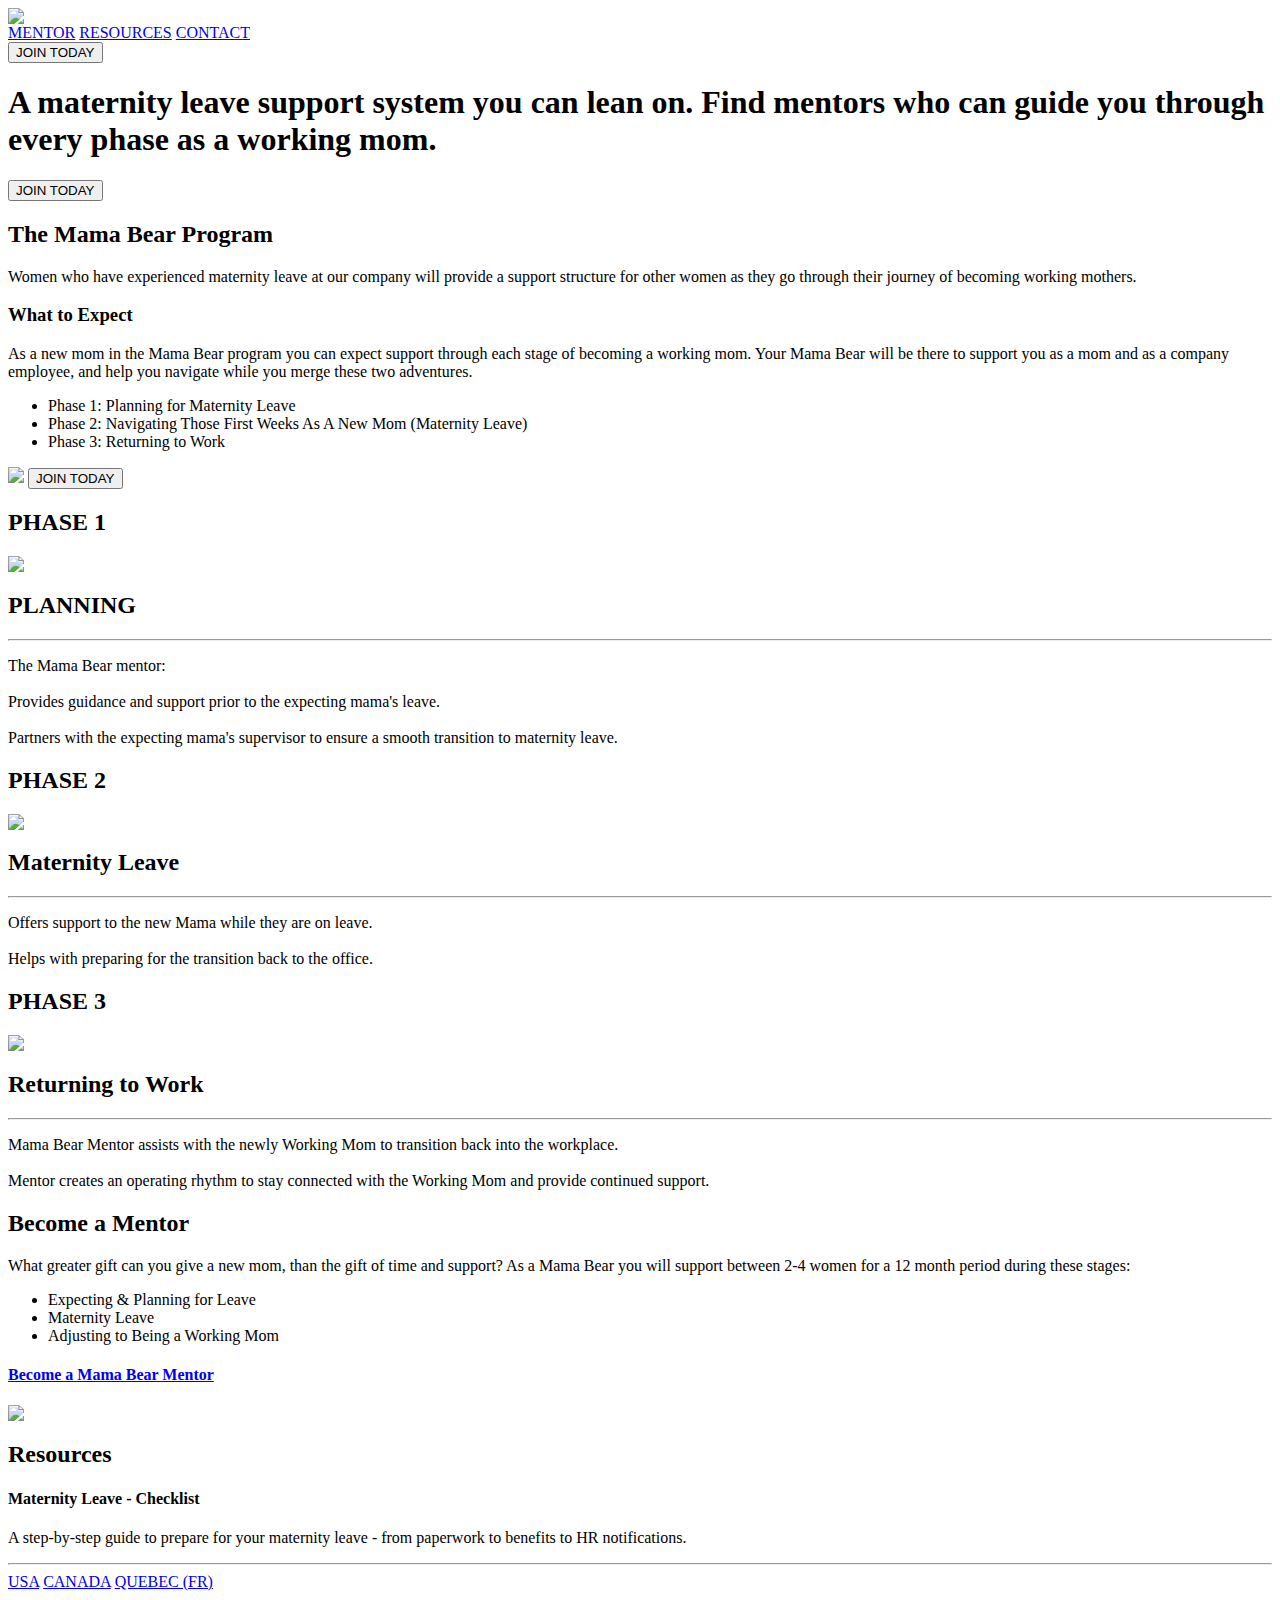
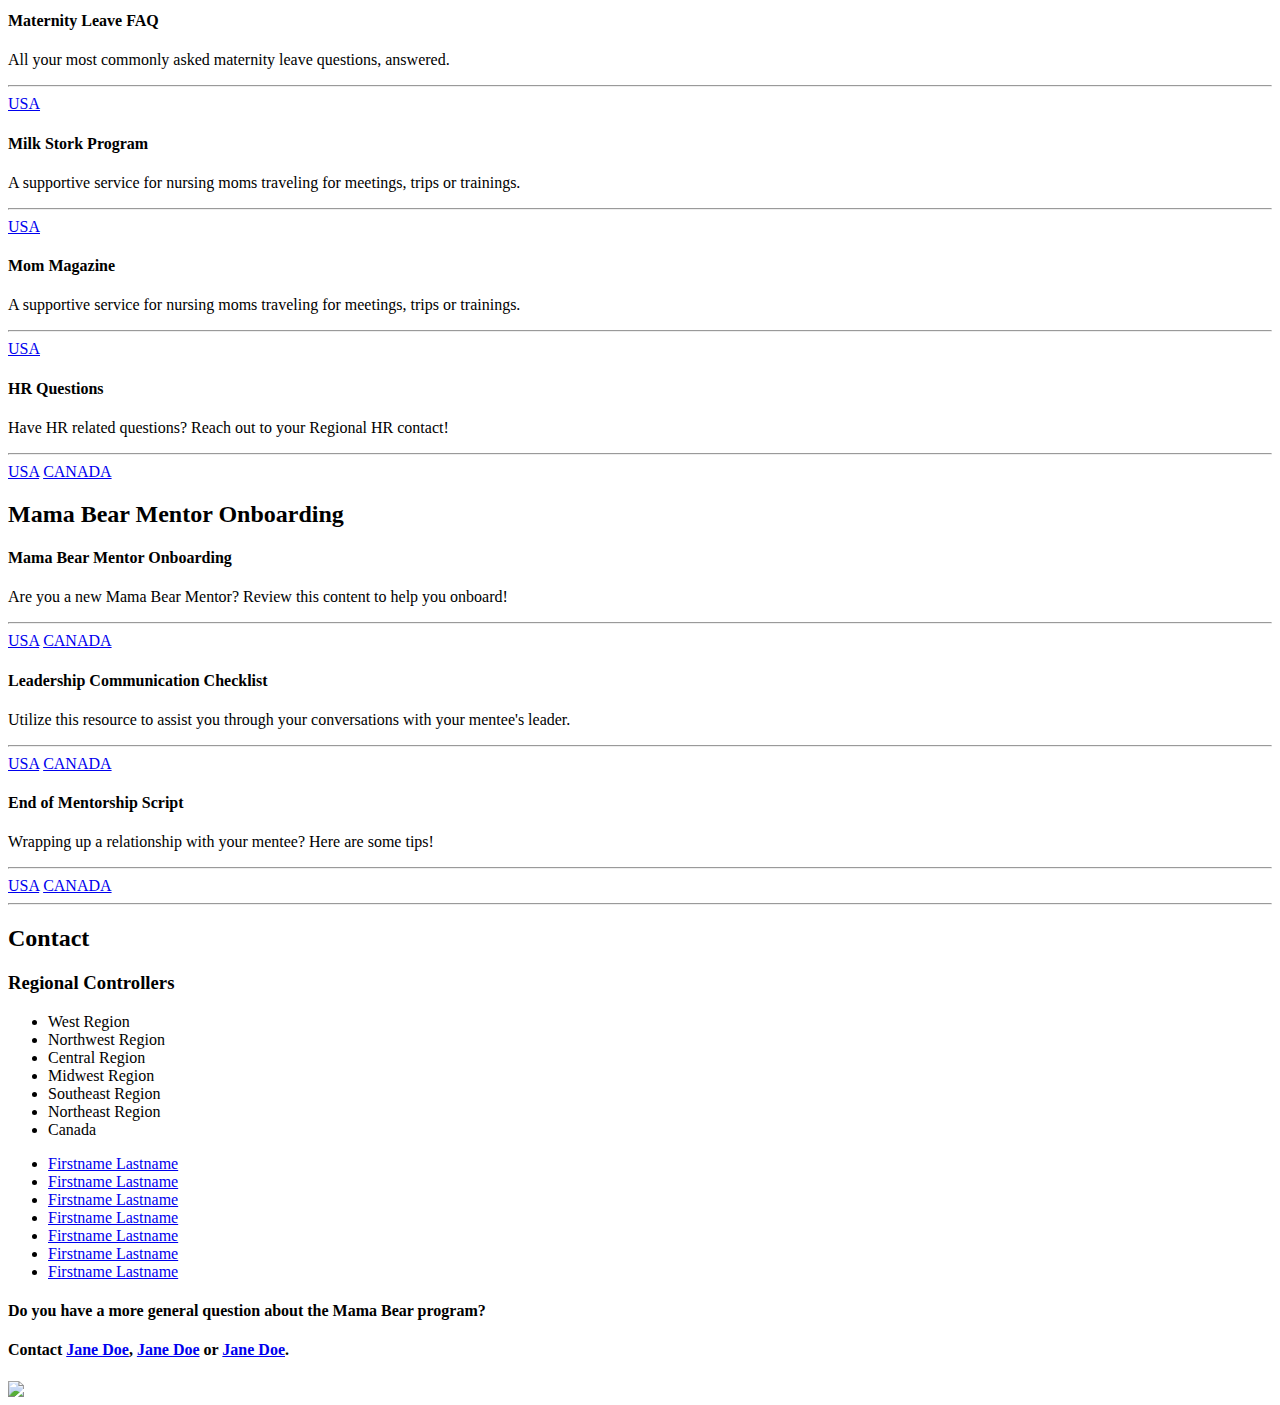
==== index.html @ debb4f5e "changed mamabear to index.html" ====
﻿<html lang="en">
<head>
    <meta charset="UTF-8">
    <meta name="viewport" content="width=device-width, initial-scale=1.0">
    <meta http-equiv="X-UA-Compatible" content="ie=edge">
    <title>Mama Bear Maternity Leave</title>

    <link rel="stylesheet" href="https://stackpath.bootstrapcdn.com/bootstrap/4.1.3/css/bootstrap.min.css" integrity="sha384-MCw98/SFnGE8fJT3GXwEOngsV7Zt27NXFoaoApmYm81iuXoPkFOJwJ8ERdknLPMO" crossorigin="anonymous">
    <script src="https://code.jquery.com/jquery-3.3.1.slim.min.js" integrity="sha384-q8i/X+965DzO0rT7abK41JStQIAqVgRVzpbzo5smXKp4YfRvH+8abtTE1Pi6jizo" crossorigin="anonymous"></script>
    <script src="https://cdnjs.cloudflare.com/ajax/libs/popper.js/1.14.3/umd/popper.min.js" integrity="sha384-ZMP7rVo3mIykV+2+9J3UJ46jBk0WLaUAdn689aCwoqbBJiSnjAK/l8WvCWPIPm49" crossorigin="anonymous"></script>
    <link rel="stylesheet" href="https://use.fontawesome.com/releases/v5.8.1/css/all.css" integrity="sha384-50oBUHEmvpQ+1lW4y57PTFmhCaXp0ML5d60M1M7uH2+nqUivzIebhndOJK28anvf" crossorigin="anonymous">
    <script src="https://stackpath.bootstrapcdn.com/bootstrap/4.1.3/js/bootstrap.min.js" integrity="sha384-ChfqqxuZUCnJSK3+MXmPNIyE6ZbWh2IMqE241rYiqJxyMiZ6OW/JmZQ5stwEULTy" crossorigin="anonymous"></script>
    <link rel="stylesheet" type="text/css" href="/sites/Intranet/repo/pageFiles/styles/mamaBear.css">
    <script src="https://ajax.googleapis.com/ajax/libs/jquery/3.3.1/jquery.min.js"></script>

</head>
<body>

    <div id="mainHolder">

        <div id="mamaBear">

            <!-- Nav Menu -->
            <nav class="navbar navbar-expand-lg">
                <a class="navbar-brand" id="navbar-home" href="/">
                    <img src="/sites/Intranet/repo/pageFiles/images/MamaBear/mamabear-brand.png" />
                </a>

                <div class="collapse navbar-collapse" id="navbarNavAltMarkup">
                    <div class="navbar-nav">
                        <a id="mentor-link" class="nav-item nav-link" href="#mentor-section">MENTOR</a>
                        <a id="resource-link" class="nav-item nav-link" href="#resources-section">RESOURCES</a>
                        <a id="contact-link" class="nav-item nav-link" href="mailto:fakeemail@email.com"><i class="fa fa-envelope" aria-hidden="true"></i>CONTACT</a>
                    </div>
                </div>
            </nav>
            <!-- Nav Menu -->


            <!-- Mobile Join Button -->
            <a target="_blank" href="#"><button type="button" class="mobile-join-button">JOIN TODAY</button></a>            
            <!-- Mobile Join Button -->


            <!-- Site Banner -->
            <div id="mamaBear-banner">
                <h1>A maternity leave support system you can lean on. Find mentors who can guide you through every phase as a working mom.</h1>
                <a target="_blank" href="#"><button type="button" class="join-button hvr-sweep-to-right">JOIN TODAY</button></a>
                <div id="banner-overlay">

                </div>
            </div>
            <!-- Site Banner -->


            <!-- Start Primary Wrapper -->
            <div id="wrapper">

                <!-- Overview Section -->
                <div class="page-section row" id="overview">

                    <div class="col-sm-7">
                        <h2>The Mama Bear Program</h2>
                        <p class="program-description">Women who have experienced maternity leave at our company will provide a support structure for other women as they go through their journey of becoming working mothers.</p>

                        <h3>What to Expect</h3>
                        <p>As a new mom in the Mama Bear program you can expect support through each stage of becoming a working mom. Your Mama Bear will be there to support you as a mom and as a company employee, and help you navigate while you merge these two adventures.</p>

                        <ul>
                            <li><span>Phase 1:</span> Planning for Maternity Leave</li>
                            <li><span>Phase 2:</span> Navigating Those First Weeks As A New Mom (Maternity Leave)</li>
                            <li><span>Phase 3:</span> Returning to Work</li>
                        </ul>
                    </div>

                    <div class="col-sm-5">
                        <img src="/sites/Intranet/repo/pageFiles/images/MamaBear/mama_join.png" />

                        <a target="_blank" href="#"><button type="button" class="join-button hvr-shrink">JOIN TODAY</button></a>
                    </div>

                </div>
                <!-- Overview Section -->
                <!-- Phase Section -->
                <div class="page-section row" id="phases">

                    <div class="col-sm-4">
                        <h2 class="phase-header">PHASE 1</h2>

                        <div id="planning-block">
                            <img src="/sites/Intranet/repo/pageFiles/images/MamaBear/mama_phase1.png" />

                            <h2>PLANNING</h2>
                            <hr>
                            <p>
                                The Mama Bear mentor:
                                <br>
                                <br>
                                Provides guidance and support prior to the expecting mama's leave.
                                <br>
                                <br>
                                Partners with the expecting mama's supervisor to ensure a smooth transition to maternity leave.
                            </p>

                            <div class="overlay">

                            </div>
                        </div>

                    </div>

                    <div class="col-sm-4">
                        <h2 class="phase-header">PHASE 2</h2>

                        <div id="maternity-block">
                            <img src="/sites/Intranet/repo/pageFiles/images/MamaBear/mama_phase2.png" />

                            <h2>Maternity Leave</h2>
                            <hr>
                            <p>
                                Offers support to the new Mama while they are on leave.
                                <br>
                                <br>
                                Helps with preparing for the transition back to the office.
                            </p>

                            <div class="overlay">

                            </div>
                        </div>
                    </div>

                    <div class="col-sm-4">
                        <h2 class="phase-header">PHASE 3</h2>

                        <div id="return-block">
                            <img src="/sites/Intranet/repo/pageFiles/images/MamaBear/mama_phase3.png" />

                            <h2>Returning to Work</h2>
                            <hr>
                            <p>
                                Mama Bear Mentor assists with the newly Working Mom to transition back into the workplace.
                                <br>
                                <br>
                                Mentor creates an operating rhythm to stay connected with the Working Mom and provide continued support.
                            </p>

                            <div class="overlay">

                            </div>
                        </div>
                    </div>

                </div>
                <!-- Phase Section -->
                <!-- Become a Mentor Section -->
                <a name="mentor-section"></a>
                <div class="page-section row" id="mentor">

                    <div class="col-sm-6">

                        <h2>Become a Mentor</h2>
                        <p>What greater gift can you give a new mom, than the gift of time and support? As a Mama Bear you will support between 2-4 women for a 12 month period during these stages:</p>

                        <ul>
                            <li>Expecting & Planning for Leave</li>
                            <li>Maternity Leave</li>
                            <li>Adjusting to Being a Working Mom</li>
                        </ul>

                        <a target="_blank" href="#"><h4>Become a Mama Bear Mentor</h4></a>
                    </div>

                    <div class="col-sm-6">
                        <img src="/sites/Intranet/repo/pageFiles/images/MamaBear/mama_mentor.png" />
                    </div>

                </div>
                <!-- Become a Mentor Section -->
                <!-- Resources Section -->
                <a name="resources-section"></a>
                <div class="page-section row" id="resources">

                    <h2 class="col-sm-12">Resources</h2>
                    <div class="col-sm-4 site-link">
                        <h4>Maternity Leave - Checklist</h4>
                        <p>A step-by-step guide to prepare for your maternity leave - from paperwork to benefits to HR notifications.</p>
                        <hr class="checklist-line">
                        <a target="_blank" href="#">USA</a>
                        <a target="_blank" href="#">CANADA</a>
                        <a target="_blank" href="#">QUEBEC (FR)</a>
                    </div>

                    <div class="col-sm-4 site-link">
                        <h4>Maternity Leave FAQ</h4>
                        <p>All your most commonly asked maternity leave questions, answered.</p>
                        <hr>
                        <a target="_blank" href="#">USA</a>
                    </div>

                    <div class="col-sm-4 site-link">
                        <h4>Milk Stork Program</h4>
                        <p>A supportive service for nursing moms traveling for meetings, trips or trainings.</p>
                        <hr>
                        <a target="_blank" href="#">USA</a>
                    </div>

                    <div class="col-sm-4 site-link">
                        <h4>Mom Magazine</h4>
                        <p>A supportive service for nursing moms traveling for meetings, trips or trainings.</p>
                        <hr>
                        <a target="_blank" href="#">USA</a>
                    </div>

                    <div class="col-sm-4 site-link">
                        <h4>HR Questions</h4>
                        <p>Have HR related questions? Reach out to your Regional HR contact!</p>
                        <hr>
                        <a target="_blank" href="#">USA</a>
                        <a target="_blank" href="#">CANADA</a>
                    </div>

                    <h2 class="col-sm-12">Mama Bear Mentor Onboarding</h2>
                    <div class="col-sm-4 site-link">
                        <h4>Mama Bear Mentor Onboarding</h4>
                        <p>Are you a new Mama Bear Mentor? Review this content to help you onboard!</p>
                        <hr>
                        <a target="_blank" href="#">USA</a>
                        <a target="_blank" href="#">CANADA</a>
                    </div>

                    <div class="col-sm-4 site-link">
                        <h4>Leadership Communication Checklist</h4>
                        <p>Utilize this resource to assist you through your conversations with your mentee's leader.</p>
                        <hr>
                        <a target="_blank" href="#">USA</a>
                        <a target="_blank" href="#">CANADA</a>
                    </div>

                    <div class="col-sm-4 site-link">
                        <h4>End of Mentorship Script</h4>
                        <p>Wrapping up a relationship with your mentee? Here are some tips!</p>
                        <hr>
                        <a target="_blank" href="#">USA</a>
                        <a target="_blank" href="#">CANADA</a>
                    </div>

                </div>
                <!-- Resources Section -->

                <hr class="section-line">

                <!-- Contact Section -->
                <div class="page-section row" id="contact">

                    <div class="col-sm-6">
                        <h2>Contact</h2>
                        <h3>Regional Controllers</h3>

                        <div class="row">
                            <div class="col-sm-6">
                                <ul>
                                    <li class="region">West Region</li>
                                    <li class="region">Northwest Region</li>
                                    <li class="region">Central Region</li>
                                    <li class="region">Midwest Region</li>
                                    <li class="region">Southeast Region</li>
                                    <li class="region">Northeast Region</li>
                                    <li class="region">Canada</li>
                                </ul>
                            </div>

                            <div class="col-sm-6">
                                <ul>
                                    <li><a href="#">Firstname Lastname</a></li>
                                    <li><a href="#">Firstname Lastname</a></li>
                                    <li><a href="#">Firstname Lastname</a></li>
                                    <li><a href="#">Firstname Lastname</a></li>
                                    <li><a href="#">Firstname Lastname</a></li>
                                    <li><a href="#">Firstname Lastname</a></li>
                                    <li><a href="#">Firstname Lastname</a></li>
                                </ul>
                            </div>
                        </div>

                        <h4>Do you have a more general question about the Mama Bear program?</h4>
                        <h4>Contact <a href="#"> Jane Doe</a>, <a href="#"> Jane Doe</a> or <a href="#">Jane Doe</a>.</h4>

                    </div>

                    <div class="col-sm-6">
                        <img src="/sites/Intranet/repo/pageFiles/images/MamaBear/mama_contact.png" />
                    </div>

                </div>
                <!-- Contact Section -->

            </div>
            <!-- End Primary Wrapper -->

        </div>

    </div>
    
</body>
</html>
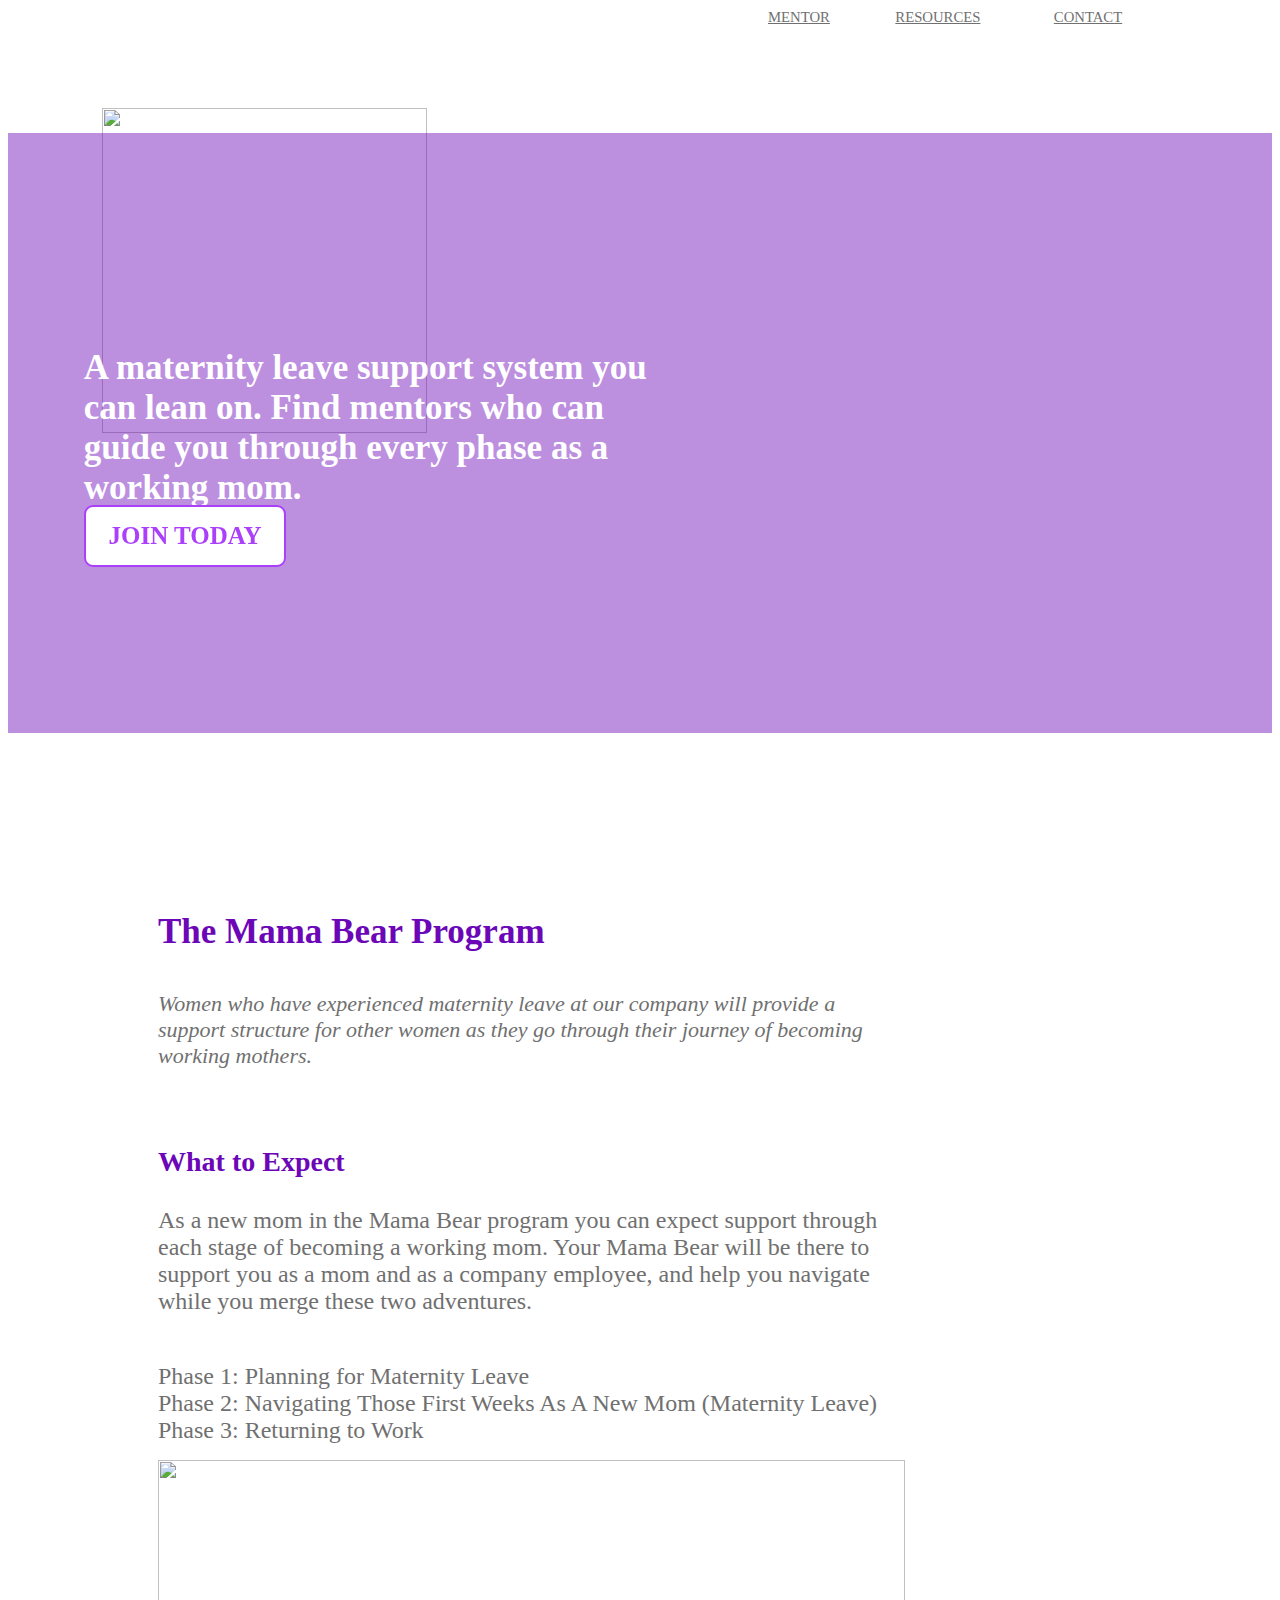
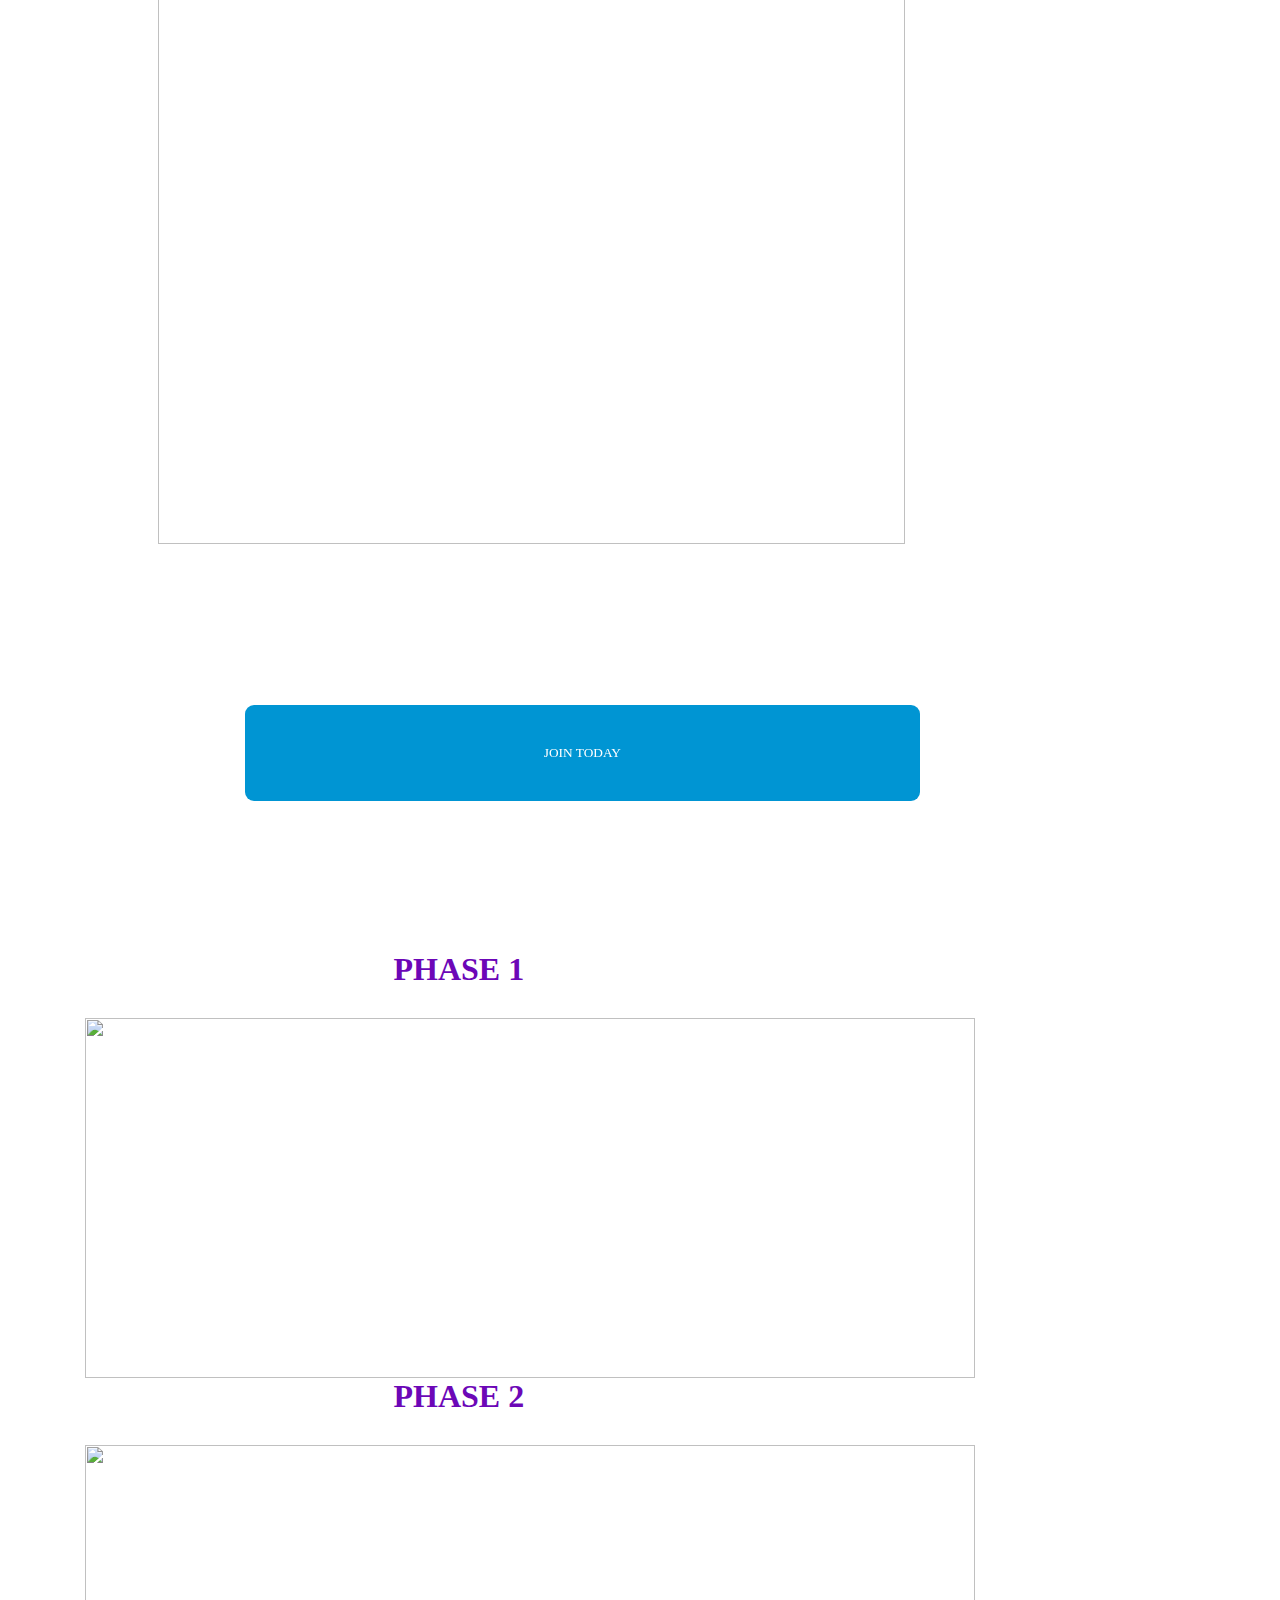
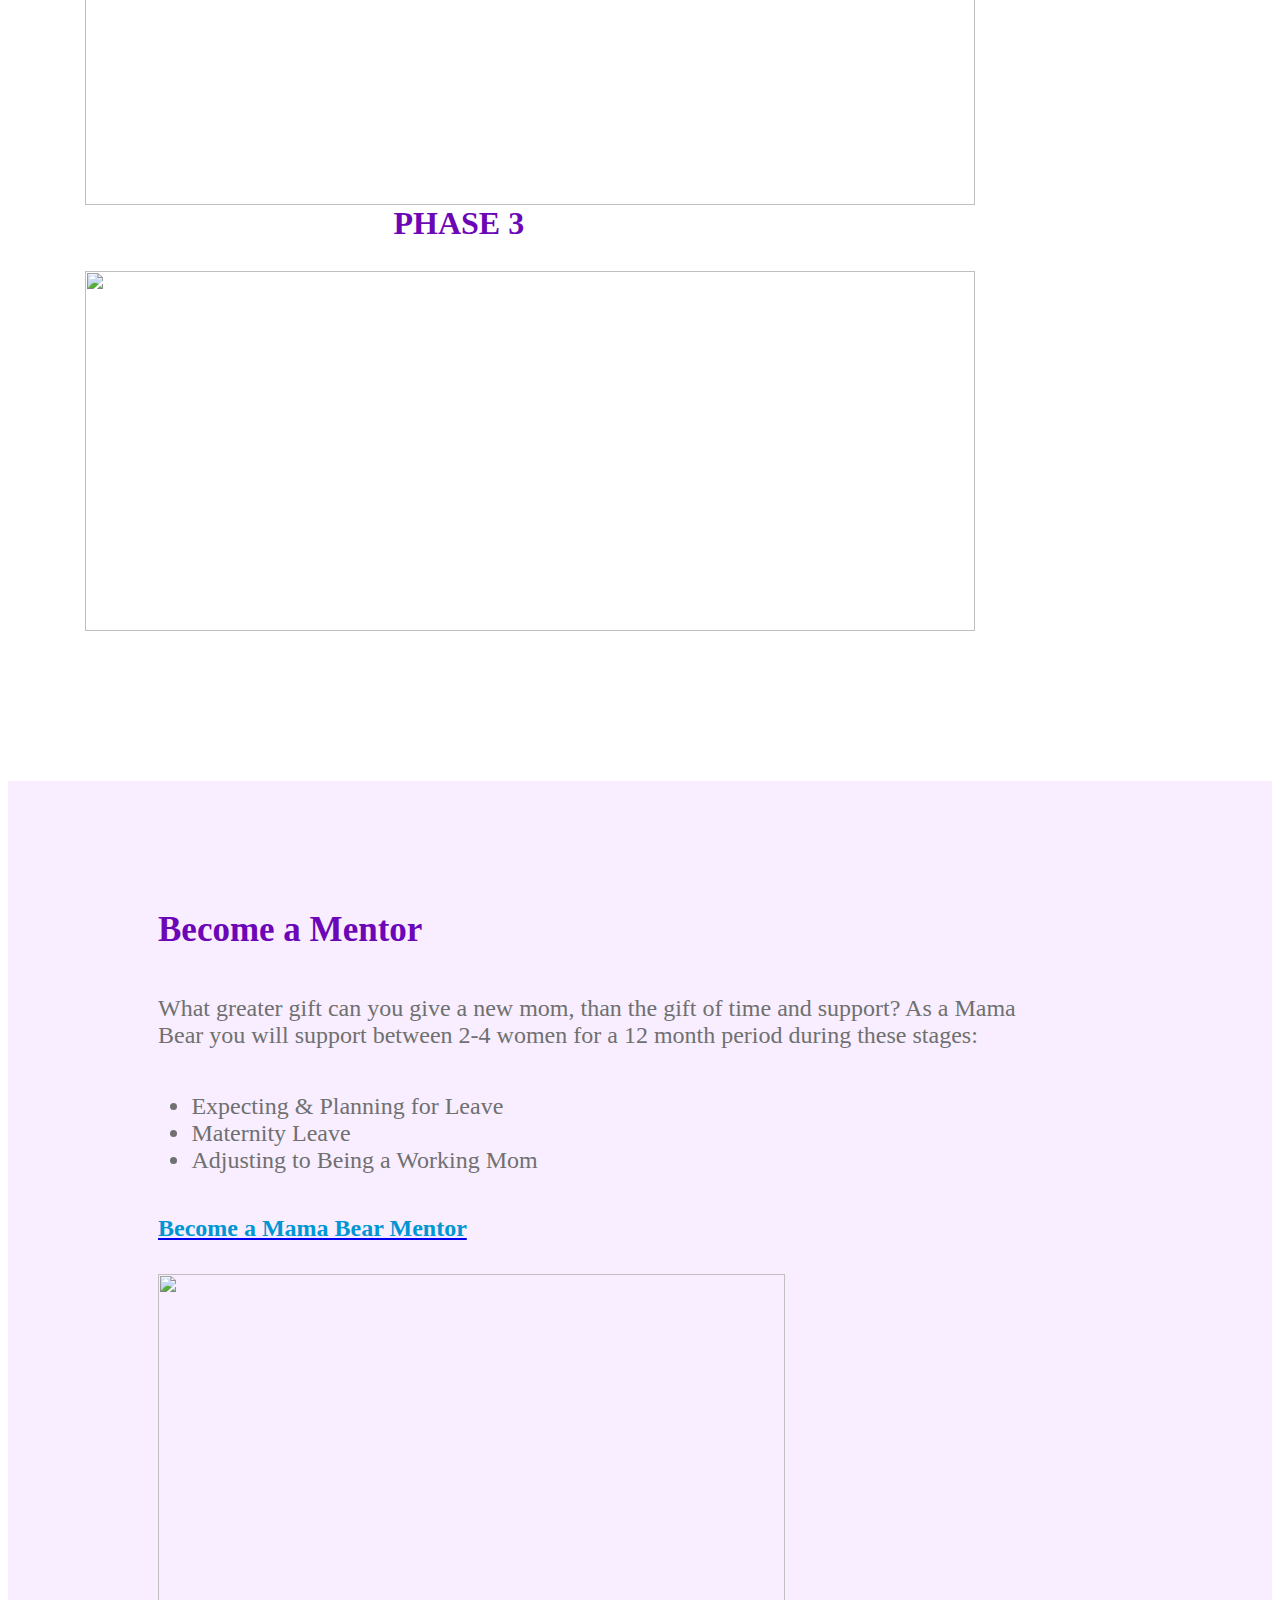
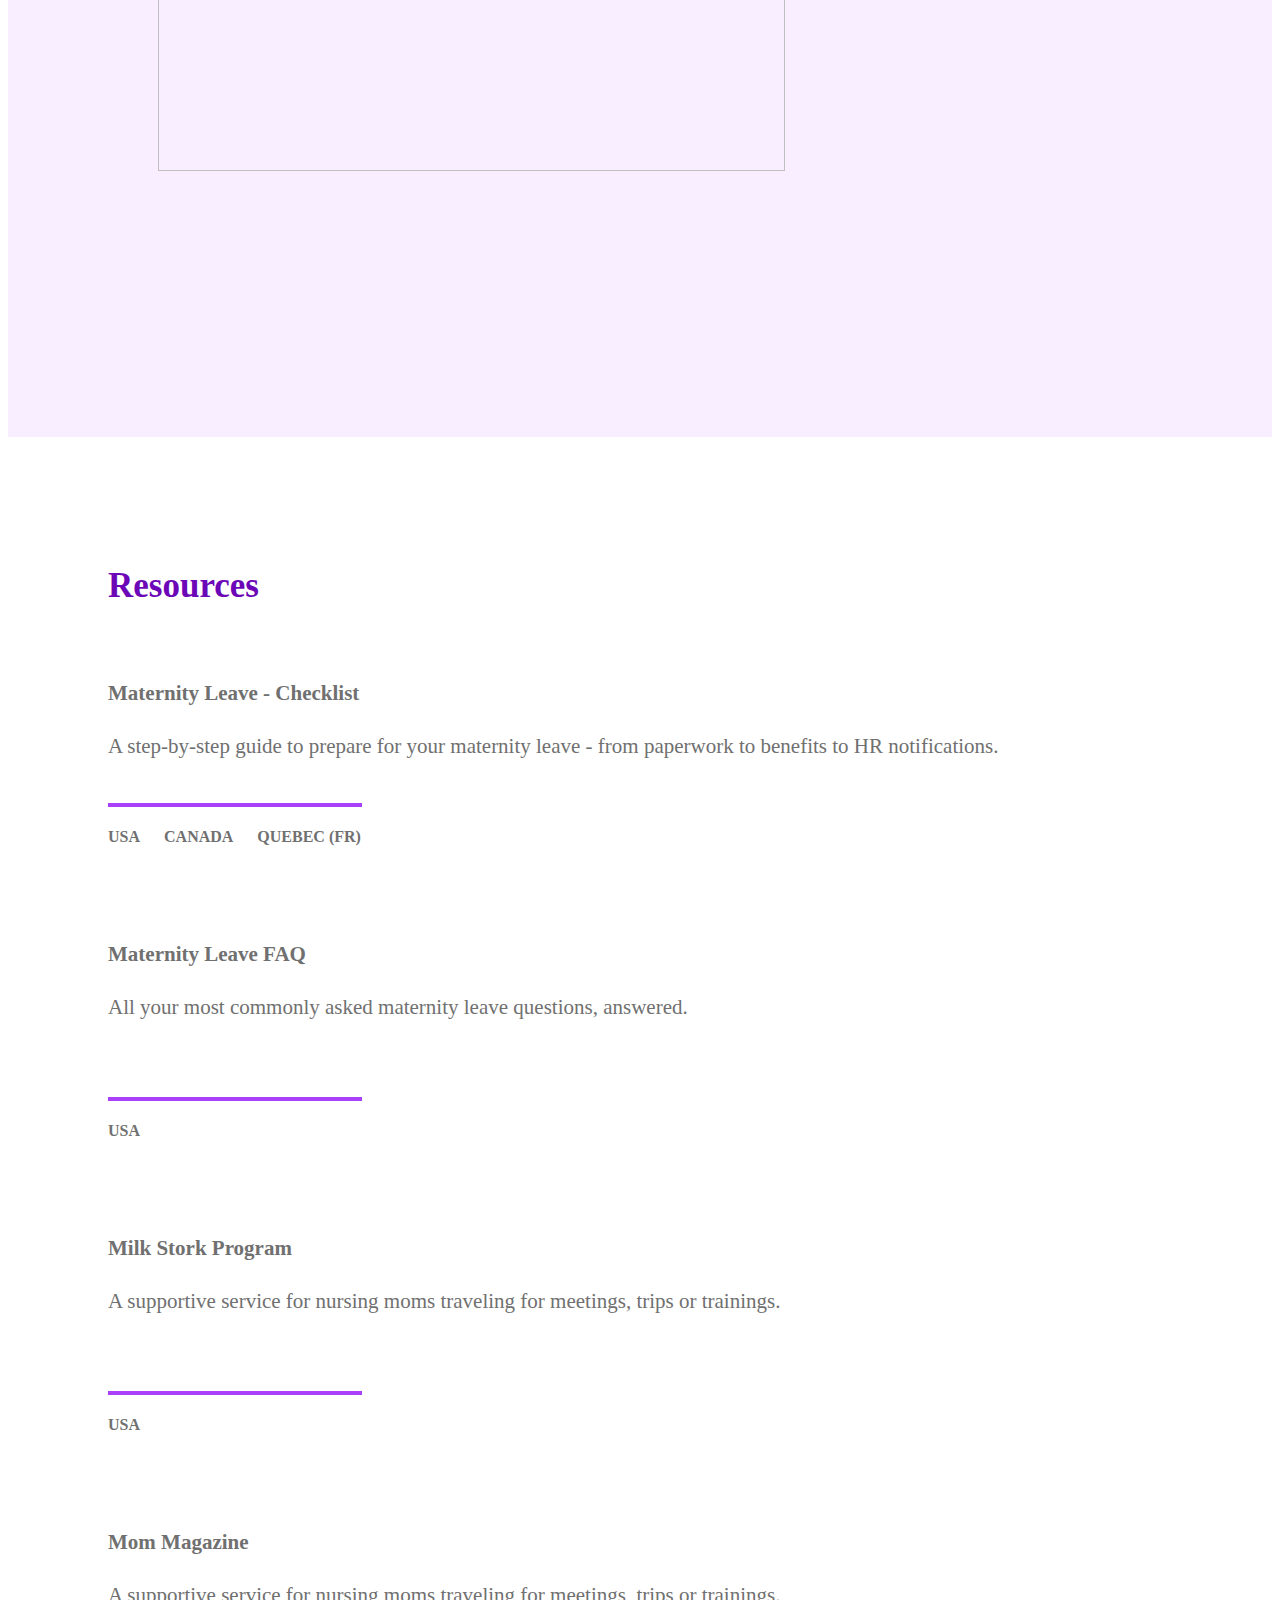
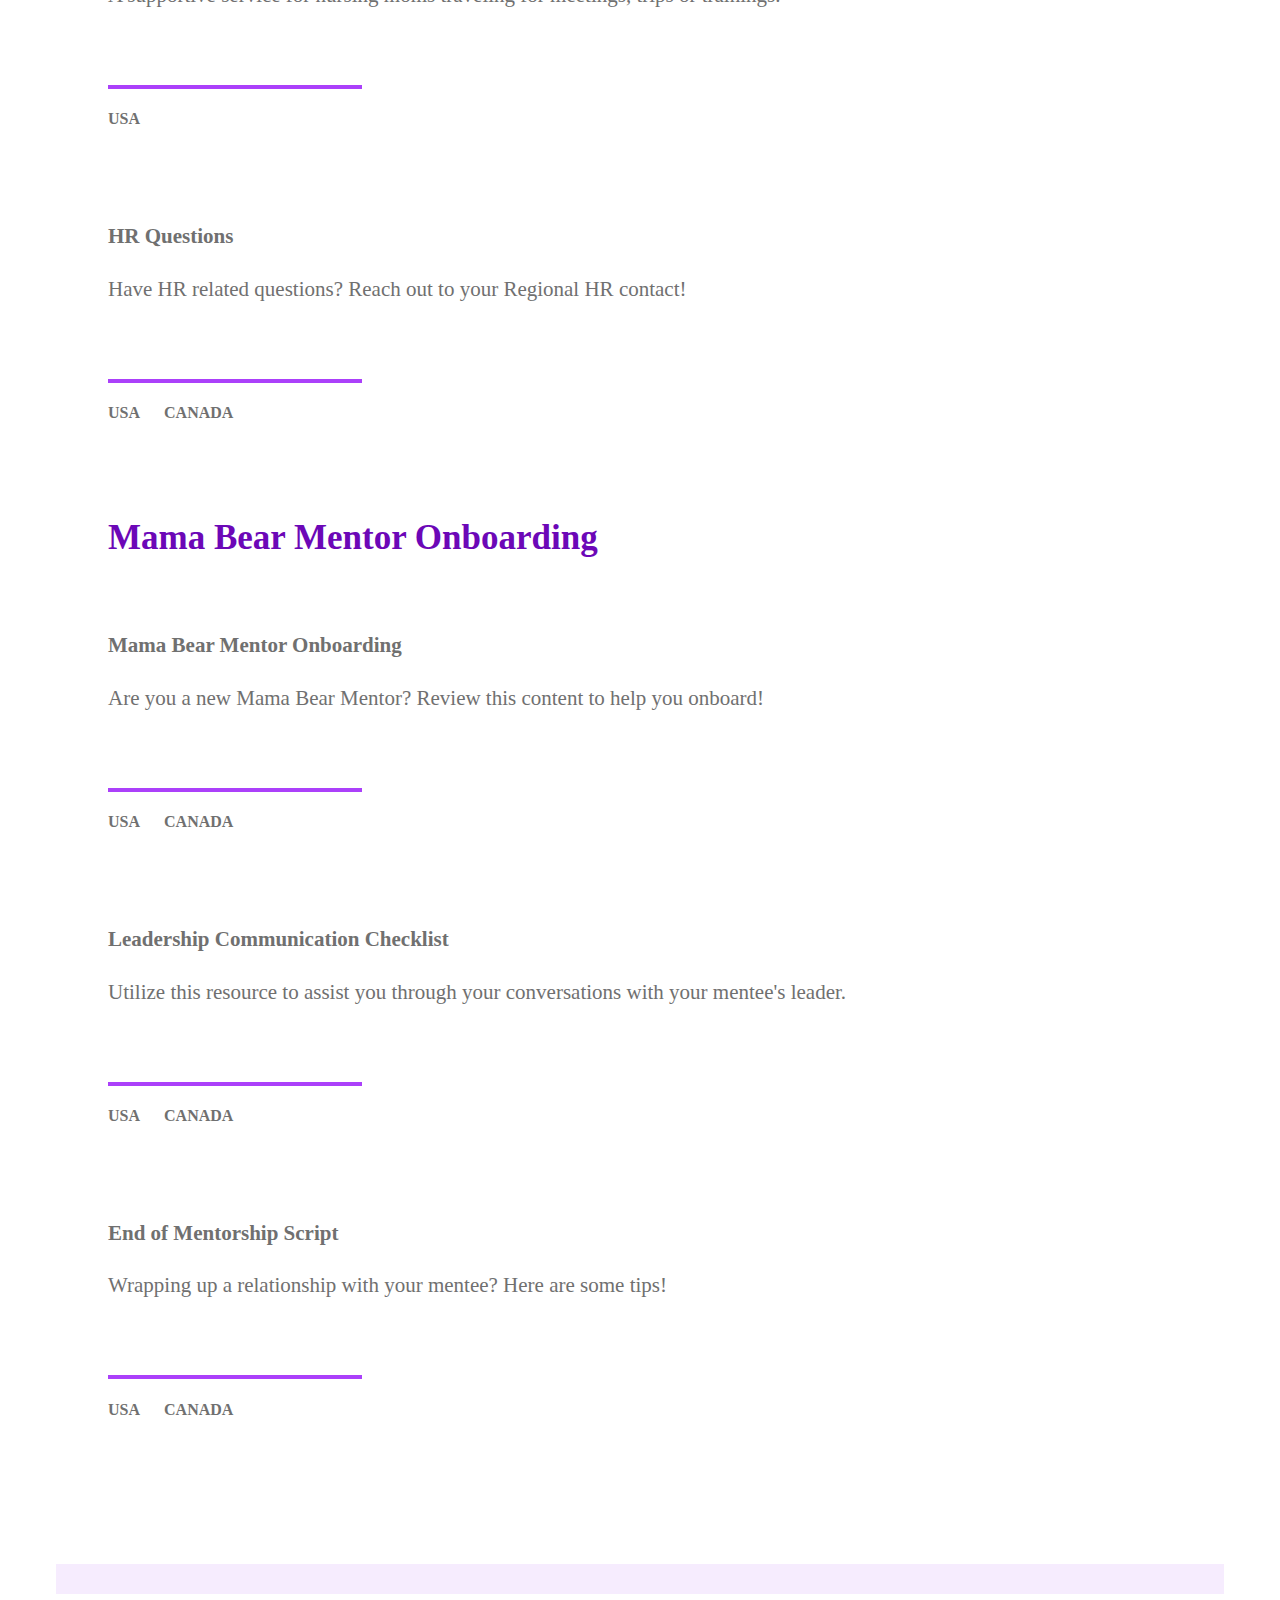
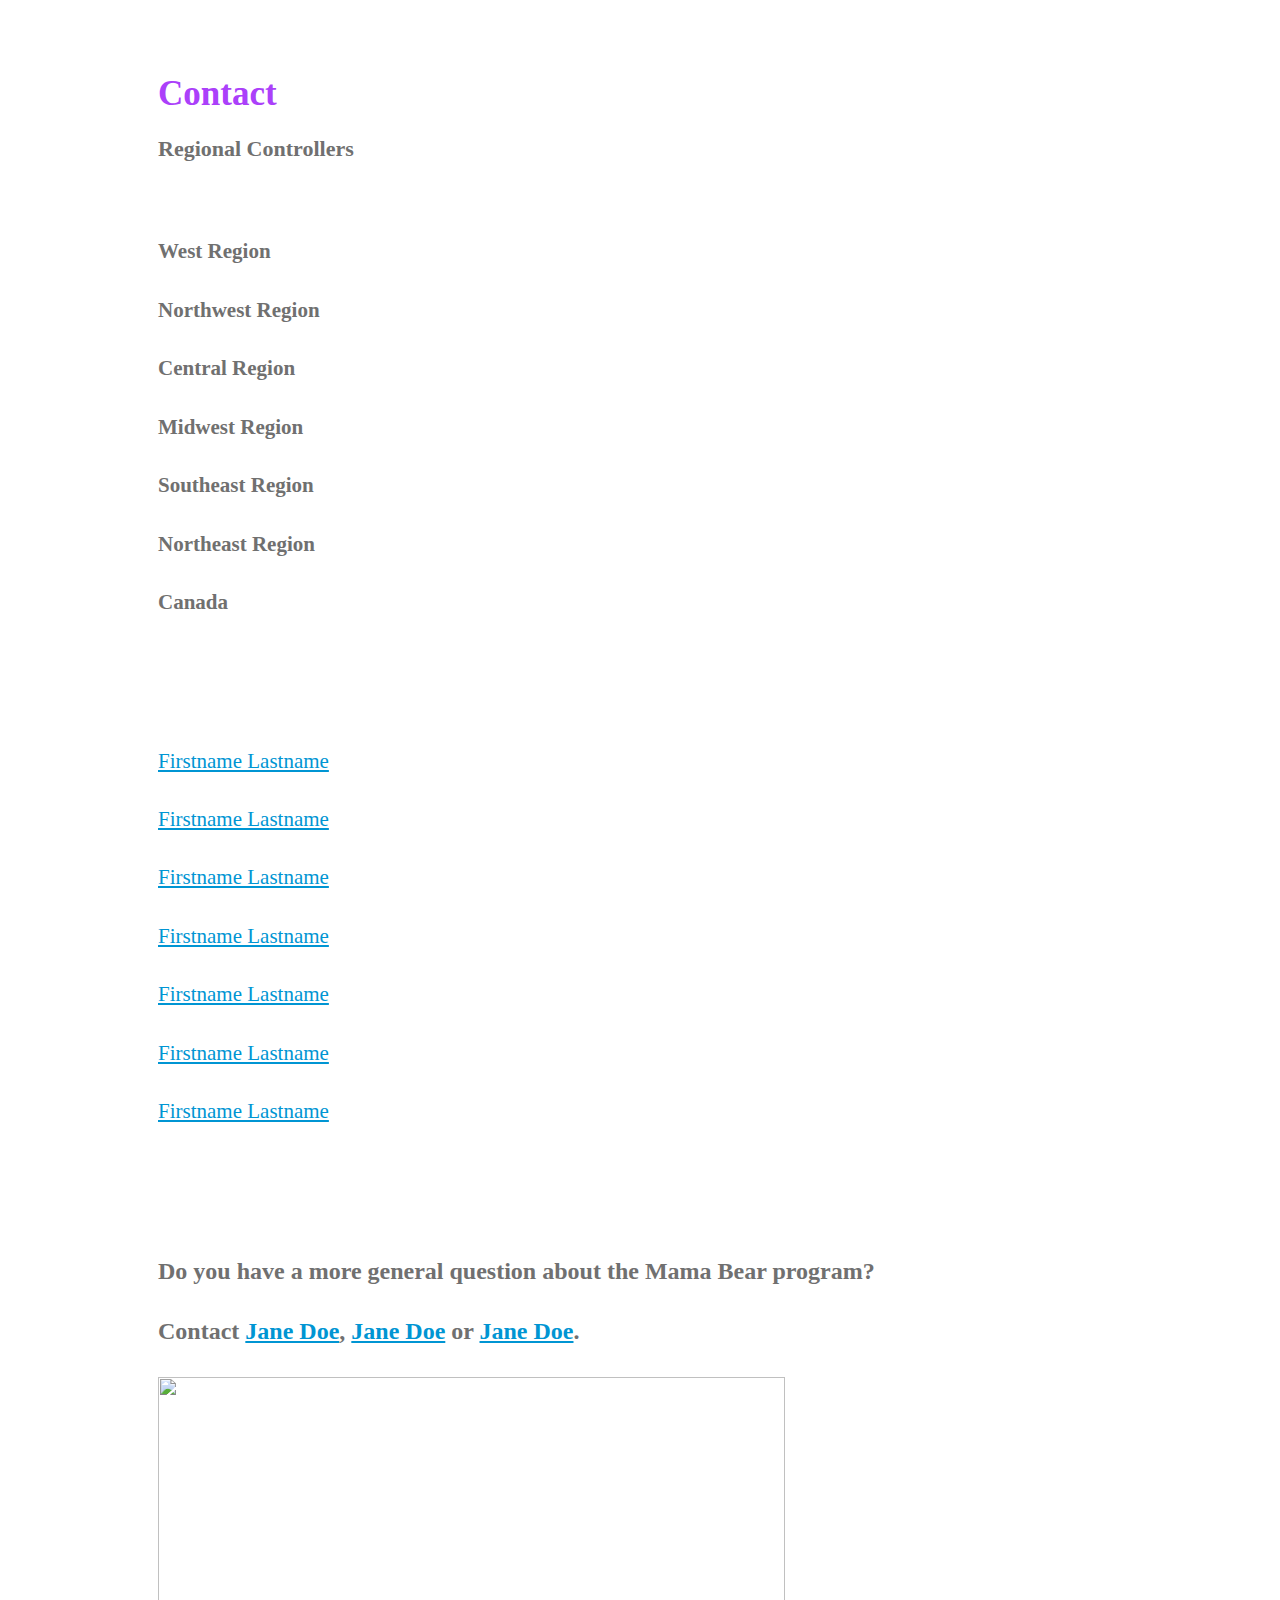
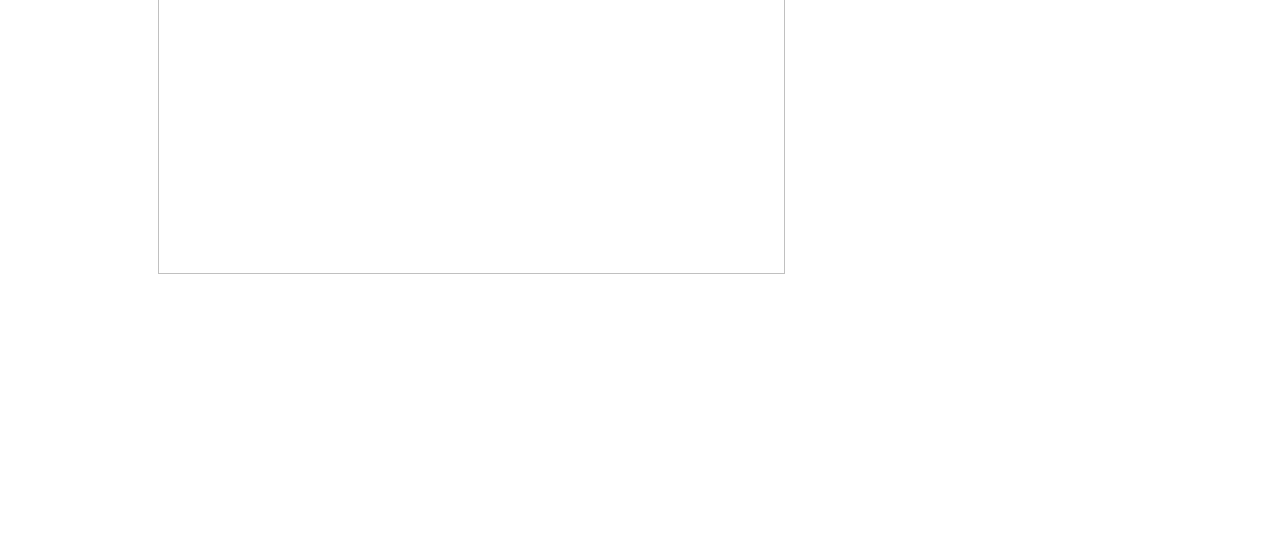
==== commit 696909d3: "fix css" ====
--- a/index.html
+++ b/index.html
@@ -10,7 +10,7 @@
     <script src="https://cdnjs.cloudflare.com/ajax/libs/popper.js/1.14.3/umd/popper.min.js" integrity="sha384-ZMP7rVo3mIykV+2+9J3UJ46jBk0WLaUAdn689aCwoqbBJiSnjAK/l8WvCWPIPm49" crossorigin="anonymous"></script>
     <link rel="stylesheet" href="https://use.fontawesome.com/releases/v5.8.1/css/all.css" integrity="sha384-50oBUHEmvpQ+1lW4y57PTFmhCaXp0ML5d60M1M7uH2+nqUivzIebhndOJK28anvf" crossorigin="anonymous">
     <script src="https://stackpath.bootstrapcdn.com/bootstrap/4.1.3/js/bootstrap.min.js" integrity="sha384-ChfqqxuZUCnJSK3+MXmPNIyE6ZbWh2IMqE241rYiqJxyMiZ6OW/JmZQ5stwEULTy" crossorigin="anonymous"></script>
-    <link rel="stylesheet" type="text/css" href="/sites/Intranet/repo/pageFiles/styles/mamaBear.css">
+    <link rel="stylesheet" type="text/css" href="sites/Intranet/repo/pageFiles/styles/mamaBear-new.css">
     <script src="https://ajax.googleapis.com/ajax/libs/jquery/3.3.1/jquery.min.js"></script>
 
 </head>
@@ -23,7 +23,7 @@
             <!-- Nav Menu -->
             <nav class="navbar navbar-expand-lg">
                 <a class="navbar-brand" id="navbar-home" href="/">
-                    <img src="/sites/Intranet/repo/pageFiles/images/MamaBear/mamabear-brand.png" />
+                    <img src="sites/Intranet/repo/pageFiles/images/MamaBear/mamabear-brand.png" />
                 </a>
 
                 <div class="collapse navbar-collapse" id="navbarNavAltMarkup">
@@ -74,7 +74,7 @@
                     </div>
 
                     <div class="col-sm-5">
-                        <img src="/sites/Intranet/repo/pageFiles/images/MamaBear/mama_join.png" />
+                        <img src="sites/Intranet/repo/pageFiles/images/MamaBear/mama_join.png" />
 
                         <a target="_blank" href="#"><button type="button" class="join-button hvr-shrink">JOIN TODAY</button></a>
                     </div>
@@ -88,7 +88,7 @@
                         <h2 class="phase-header">PHASE 1</h2>
 
                         <div id="planning-block">
-                            <img src="/sites/Intranet/repo/pageFiles/images/MamaBear/mama_phase1.png" />
+                            <img src="sites/Intranet/repo/pageFiles/images/MamaBear/mama_phase1.png" />
 
                             <h2>PLANNING</h2>
                             <hr>
@@ -113,7 +113,7 @@
                         <h2 class="phase-header">PHASE 2</h2>
 
                         <div id="maternity-block">
-                            <img src="/sites/Intranet/repo/pageFiles/images/MamaBear/mama_phase2.png" />
+                            <img src="sites/Intranet/repo/pageFiles/images/MamaBear/mama_phase2.png" />
 
                             <h2>Maternity Leave</h2>
                             <hr>
@@ -134,7 +134,7 @@
                         <h2 class="phase-header">PHASE 3</h2>
 
                         <div id="return-block">
-                            <img src="/sites/Intranet/repo/pageFiles/images/MamaBear/mama_phase3.png" />
+                            <img src="sites/Intranet/repo/pageFiles/images/MamaBear/mama_phase3.png" />
 
                             <h2>Returning to Work</h2>
                             <hr>
@@ -172,7 +172,7 @@
                     </div>
 
                     <div class="col-sm-6">
-                        <img src="/sites/Intranet/repo/pageFiles/images/MamaBear/mama_mentor.png" />
+                        <img src="sites/Intranet/repo/pageFiles/images/MamaBear/mama_mentor.png" />
                     </div>
 
                 </div>
@@ -289,7 +289,7 @@
                     </div>
 
                     <div class="col-sm-6">
-                        <img src="/sites/Intranet/repo/pageFiles/images/MamaBear/mama_contact.png" />
+                        <img src="sites/Intranet/repo/pageFiles/images/MamaBear/mama_contact.png" />
                     </div>
 
                 </div>
--- a/sites/Intranet/repo/pageFiles/styles/mamaBear-new.css
+++ b/sites/Intranet/repo/pageFiles/styles/mamaBear-new.css
@@ -0,0 +1,1357 @@
+.global-maincontent,
+.article.article-body,
+.article-content {
+  margin: 0;
+  padding: 0;
+}
+
+#globalQuickLaunchMenu,
+.global-breadcrumbs-wrapper.ms-dialogHidden,
+.global-footer-wrapper.ms-dialogHidden {
+  display: none;
+}
+
+.ms-rtestate-field > p {
+  display: none;
+}
+
+.global-breadcrumbs-current {
+  display: none;
+  margin: 0;
+}
+
+.ms-webpartzone-cell {
+  margin: 0;
+}
+
+#s4-bodyContainer {
+  overflow: hidden;
+}
+
+#s4-bodyContainer:after {
+  content: "";
+  clear: both;
+  display: block;
+  height: 0;
+  overflow: hidden;
+}
+
+.global-body-wrapper {
+  width: 100%;
+}
+
+@font-face {
+  font-family: 'Muller';
+  src: url(sites/Intranet/repo/pageFiles/fonts/Muller.ttf);
+  font-style: normal;
+}
+
+@font-face {
+  font-family: 'MullerBold';
+  src: url(sites/Intranet/repo/pageFiles/fonts/MullerBold.ttf);
+  font-style: normal;
+}
+
+@font-face {
+  font-family: 'MullerExtraBold';
+  src: url(sites/Intranet/repo/pageFiles/fonts/MullerExtraBold.otf);
+  font-style: normal;
+}
+
+@font-face {
+  font-family: 'MullerMedium';
+  src: url(sites/Intranet/repo/pageFiles/fonts/MullerMedium.otf);
+  font-style: normal;
+}
+
+@font-face {
+  font-family: 'MullerLight';
+  src: url(sites/Intranet/repo/pageFiles/fonts/MullerLight.otf);
+  font-style: normal;
+}
+
+@font-face {
+  font-family: 'MullerThin';
+  src: url(sites/Intranet/repo/pageFiles/fonts/MullerThin.otf);
+  font-style: normal;
+}
+
+#mainHolder #mamaBear {
+  overflow: hidden;
+}
+
+#mainHolder #mamaBear .wrap {
+  margin-left: 140px;
+  margin-right: 140px;
+}
+
+#mainHolder #mamaBear .clearfix:before {
+  content: "";
+  display: table;
+}
+
+#mainHolder #mamaBear .site-header {
+  padding: 2em 0 1.5em;
+}
+
+#mainHolder #mamaBear .site-header .wrap .site-brand {
+  width: 225px;
+}
+
+#mainHolder #mamaBear .site-header .wrap .nav-item {
+  color: #707070;
+  float: right;
+  margin-top: 20px;
+  padding-right: 8%;
+  font-size: 1.15vw;
+  font-family: 'MullerMedium';
+  text-transform: uppercase;
+  position: relative;
+  display: block;
+  cursor: pointer;
+  -webkit-transition: 1s;
+  transition: 1s;
+}
+
+#mainHolder #mamaBear .site-header .wrap .nav-item:hover {
+  color: #AB40FA;
+}
+
+#mainHolder #mamaBear .site-header .wrap .nav-toggle {
+  padding-right: 40px;
+}
+
+#mainHolder #mamaBear .site-header .wrap .nav-toggle span {
+  background: #bdbdbd;
+  display: block;
+  height: 4px;
+  position: absolute;
+  right: 0;
+  width: 30px;
+  -webkit-transform: rotate(0deg);
+          transform: rotate(0deg);
+  -webkit-transition: .25s ease-in-out;
+  transition: .25s ease-in-out;
+}
+
+#mainHolder #mamaBear .site-header .wrap .nav-toggle span:first-child {
+  top: 2px;
+}
+
+#mainHolder #mamaBear .site-header .wrap .nav-toggle span:nth-child(2) {
+  top: 10px;
+}
+
+#mainHolder #mamaBear .site-header .wrap .nav-toggle span:nth-child(3) {
+  top: 18px;
+}
+
+#mainHolder #mamaBear .site-header .wrap .no-bullets li, #mainHolder #mamaBear .site-header .wrap .no-bullets ol, #mainHolder #mamaBear .site-header .wrap .no-bullets ul {
+  list-style: none;
+  padding: 0;
+  margin: 0;
+}
+
+#mainHolder #mamaBear .site-header .wrap .site-navigation {
+  width: 100%;
+  position: absolute;
+  left: 0;
+}
+
+#mainHolder #mamaBear .site-header .wrap .site-navigation #nav-menu {
+  background-color: #707070;
+}
+
+#mainHolder #mamaBear .site-header .wrap .site-navigation #nav-menu .menu-item {
+  display: inline;
+}
+
+#mainHolder #mamaBear .navbar-expand-lg {
+  background-color: #fff;
+  height: 125px;
+}
+
+#mainHolder #mamaBear .navbar-expand-lg .navbar-brand {
+  color: #747474;
+  font-family: 'Muller';
+  margin: 5px 0 0 62px;
+  font-weight: 500;
+  font-size: 17px;
+  line-height: 28px;
+}
+
+#mainHolder #mamaBear .navbar-expand-lg .navbar-brand img {
+  width: 325px;
+  position: absolute;
+  top: 12%;
+  left: 8%;
+}
+
+#mainHolder #mamaBear .navbar-expand-lg .navbar-nav {
+  opacity: 1;
+  width: 40%;
+  right: 0;
+  -webkit-transition: all .5s ease-in;
+  transition: all .5s ease-in;
+  position: absolute;
+}
+
+#mainHolder #mamaBear .navbar-expand-lg .navbar-nav .nav-link {
+  font-family: 'MullerMedium';
+  font-size: 1.15vw;
+  font-weight: 500;
+  color: #707070;
+  margin-right: 12%;
+  cursor: pointer;
+}
+
+#mainHolder #mamaBear .navbar-expand-lg .navbar-nav #mentor-link {
+  -webkit-transition: 1s;
+  /* ...and now for the proper property */
+  transition: 1s;
+}
+
+#mainHolder #mamaBear .navbar-expand-lg .navbar-nav #mentor-link:hover {
+  color: #AB40FA;
+}
+
+#mainHolder #mamaBear .navbar-expand-lg .navbar-nav #resource-link {
+  -webkit-transition: 1s;
+  /* ...and now for the proper property */
+  transition: 1s;
+}
+
+#mainHolder #mamaBear .navbar-expand-lg .navbar-nav #resource-link:hover {
+  color: #AB40FA;
+}
+
+#mainHolder #mamaBear .navbar-expand-lg .navbar-nav #contact-link {
+  -webkit-transition: 1s;
+  /* ...and now for the proper property */
+  transition: 1s;
+  width: 50%;
+}
+
+#mainHolder #mamaBear .navbar-expand-lg .navbar-nav #contact-link .fa {
+  margin-right: 8px;
+}
+
+#mainHolder #mamaBear .navbar-expand-lg .navbar-nav #contact-link:hover {
+  color: #AB40FA;
+}
+
+#mainHolder #mamaBear .mobile-join-button {
+  display: none;
+}
+
+#mainHolder #mamaBear #mamaBear-banner {
+  height: 600px;
+  background-image: url("sites/Intranet/repo/pageFiles/images/MamaBear/mama-banner.jpg");
+  background-size: cover;
+  position: relative;
+  background-position: 0 -60px;
+  background-repeat: no-repeat;
+}
+
+#mainHolder #mamaBear #mamaBear-banner h1 {
+  color: white;
+  position: absolute;
+  z-index: 105;
+  width: 33%;
+  top: 32%;
+  left: 6%;
+  font-size: 35px;
+  font-family: 'Muller';
+  font-weight: 700;
+}
+
+#mainHolder #mamaBear #mamaBear-banner button.join-button {
+  position: absolute;
+  z-index: 105;
+  width: 16%;
+  border-radius: 9px;
+  padding: 15px 0px;
+  color: #AB40FA;
+  font-family: 'Muller';
+  font-weight: 700;
+  font-size: 25px;
+  background-color: white;
+  border: 2px solid #AB40FA;
+  top: 62%;
+  left: 6%;
+  cursor: pointer;
+}
+
+#mainHolder #mamaBear #mamaBear-banner button.join-button:hover {
+  color: white;
+}
+
+#mainHolder #mamaBear #mamaBear-banner #banner-overlay {
+  background-color: #6C07B7;
+  position: absolute;
+  z-index: 100;
+  height: 100%;
+  width: 100%;
+  opacity: .45;
+  top: 0;
+}
+
+#mainHolder #mamaBear #wrapper #overview {
+  padding: 150px 150px;
+}
+
+#mainHolder #mamaBear #wrapper #overview .col-sm-7 h2 {
+  color: #6C07B7;
+  font-family: 'Muller';
+  font-weight: 700;
+  font-size: 35px;
+}
+
+#mainHolder #mamaBear #wrapper #overview .col-sm-7 p.program-description {
+  margin: 4% 0 8% 0;
+  width: 77%;
+  font-family: 'MullerLight';
+  font-style: italic;
+  font-size: 22px;
+  color: #707070;
+}
+
+#mainHolder #mamaBear #wrapper #overview .col-sm-7 h3 {
+  color: #6C07B7;
+  font-family: 'MullerMedium';
+  font-size: 28px;
+}
+
+#mainHolder #mamaBear #wrapper #overview .col-sm-7 p {
+  margin-top: 3%;
+  font-size: 24px;
+  width: 77%;
+  font-family: 'Muller';
+  color: #707070;
+}
+
+#mainHolder #mamaBear #wrapper #overview .col-sm-7 ul {
+  list-style-type: none;
+  padding: 0;
+  margin-top: 5%;
+}
+
+#mainHolder #mamaBear #wrapper #overview .col-sm-7 ul li {
+  font-family: 'MullerLight';
+  color: #707070;
+  font-size: 24px;
+}
+
+#mainHolder #mamaBear #wrapper #overview .col-sm-7 ul li span {
+  font-family: 'MullerBold';
+  color: #707070;
+}
+
+#mainHolder #mamaBear #wrapper #overview .col-sm-5 img {
+  width: 88%;
+}
+
+#mainHolder #mamaBear #wrapper #overview .col-sm-5 button.join-button {
+  border: 0;
+  background-color: #0095D3;
+  color: white;
+  font-family: 'MullerMedium';
+  width: 70%;
+  margin: 7% 0 0 9%;
+  border-radius: 9px;
+  padding: 40px;
+  cursor: pointer;
+}
+
+#mainHolder #mamaBear #wrapper #phases {
+  padding: 0 0 150px 150px;
+}
+
+#mainHolder #mamaBear #wrapper #phases .col-sm-4 {
+  position: relative;
+}
+
+#mainHolder #mamaBear #wrapper #phases .col-sm-4 h2.phase-header {
+  color: #6C07B7;
+  font-family: 'Muller';
+  font-weight: 700;
+  position: initial;
+  font-size: 32px;
+  margin: 0 0 2.5% 26%;
+}
+
+#mainHolder #mamaBear #wrapper #phases .col-sm-4 #planning-block, #mainHolder #mamaBear #wrapper #phases .col-sm-4 #maternity-block, #mainHolder #mamaBear #wrapper #phases .col-sm-4 #return-block {
+  position: relative;
+  width: 75%;
+}
+
+#mainHolder #mamaBear #wrapper #phases .col-sm-4 #planning-block:hover h2, #mainHolder #mamaBear #wrapper #phases .col-sm-4 #maternity-block:hover h2, #mainHolder #mamaBear #wrapper #phases .col-sm-4 #return-block:hover h2 {
+  opacity: 1;
+}
+
+#mainHolder #mamaBear #wrapper #phases .col-sm-4 #planning-block:hover hr, #mainHolder #mamaBear #wrapper #phases .col-sm-4 #maternity-block:hover hr, #mainHolder #mamaBear #wrapper #phases .col-sm-4 #return-block:hover hr {
+  opacity: 1;
+}
+
+#mainHolder #mamaBear #wrapper #phases .col-sm-4 #planning-block:hover p, #mainHolder #mamaBear #wrapper #phases .col-sm-4 #maternity-block:hover p, #mainHolder #mamaBear #wrapper #phases .col-sm-4 #return-block:hover p {
+  opacity: 1;
+}
+
+#mainHolder #mamaBear #wrapper #phases .col-sm-4 #planning-block:hover .overlay, #mainHolder #mamaBear #wrapper #phases .col-sm-4 #maternity-block:hover .overlay, #mainHolder #mamaBear #wrapper #phases .col-sm-4 #return-block:hover .overlay {
+  opacity: .75;
+}
+
+#mainHolder #mamaBear #wrapper #phases .col-sm-4 #planning-block h2, #mainHolder #mamaBear #wrapper #phases .col-sm-4 #maternity-block h2, #mainHolder #mamaBear #wrapper #phases .col-sm-4 #return-block h2 {
+  position: absolute;
+  font-size: 32px;
+  top: 0;
+  color: white;
+  font-family: 'MullerMedium';
+  top: 6%;
+  left: 30%;
+  z-index: 100;
+  opacity: 0;
+  -webkit-transition: 1.25s;
+  transition: 1.25s;
+}
+
+#mainHolder #mamaBear #wrapper #phases .col-sm-4 #planning-block hr, #mainHolder #mamaBear #wrapper #phases .col-sm-4 #maternity-block hr, #mainHolder #mamaBear #wrapper #phases .col-sm-4 #return-block hr {
+  top: 15%;
+  left: 27%;
+  width: 45%;
+  position: absolute;
+  border: 1px solid white;
+  opacity: 0;
+  z-index: 100;
+  -webkit-transition: 1.25s;
+  transition: 1.25s;
+}
+
+#mainHolder #mamaBear #wrapper #phases .col-sm-4 #planning-block p, #mainHolder #mamaBear #wrapper #phases .col-sm-4 #maternity-block p, #mainHolder #mamaBear #wrapper #phases .col-sm-4 #return-block p {
+  top: 26%;
+  left: 10%;
+  font-size: 1vw;
+  text-align: center;
+  font-family: 'MullerMedium';
+  color: white;
+  position: absolute;
+  width: 80%;
+  opacity: 0;
+  z-index: 100;
+  -webkit-transition: 1.25s;
+  transition: 1.25s;
+}
+
+#mainHolder #mamaBear #wrapper #phases .col-sm-4 #planning-block .overlay, #mainHolder #mamaBear #wrapper #phases .col-sm-4 #maternity-block .overlay, #mainHolder #mamaBear #wrapper #phases .col-sm-4 #return-block .overlay {
+  position: absolute;
+  background-color: #6C07B7;
+  height: 100%;
+  width: 100%;
+  top: 0;
+  opacity: 0;
+  -webkit-transition: 1.25s;
+  transition: 1.25s;
+}
+
+#mainHolder #mamaBear #wrapper #phases .col-sm-4 #maternity-block h2 {
+  left: 20%;
+}
+
+#mainHolder #mamaBear #wrapper #phases .col-sm-4 #return-block h2 {
+  left: 16%;
+}
+
+#mainHolder #mamaBear #wrapper #phases .col-sm-4 img {
+  width: 100%;
+  height: 38vh;
+}
+
+#mainHolder #mamaBear #wrapper #mentor {
+  padding: 100px 0 100px 150px;
+  background-color: rgba(172, 64, 250, 0.089);
+}
+
+#mainHolder #mamaBear #wrapper #mentor .col-sm-6 h2 {
+  font-size: 35px;
+  color: #6C07B7;
+  font-family: 'Muller';
+  font-weight: 700;
+}
+
+#mainHolder #mamaBear #wrapper #mentor .col-sm-6 p {
+  color: #707070;
+  font-family: 'Muller';
+  font-size: 24px;
+  width: 79%;
+  margin-top: 4%;
+}
+
+#mainHolder #mamaBear #wrapper #mentor .col-sm-6 ul {
+  margin-top: 4%;
+  padding-left: 3%;
+}
+
+#mainHolder #mamaBear #wrapper #mentor .col-sm-6 ul li {
+  color: #707070;
+  font-family: 'Muller';
+  font-size: 24px;
+}
+
+#mainHolder #mamaBear #wrapper #mentor .col-sm-6 a {
+  display: inline-block;
+}
+
+#mainHolder #mamaBear #wrapper #mentor .col-sm-6 a h4 {
+  margin-top: 8%;
+  font-size: 24px;
+  font-family: 'Muller';
+  color: #0095D3;
+}
+
+#mainHolder #mamaBear #wrapper #mentor .col-sm-6 img {
+  width: 75%;
+}
+
+#mainHolder #mamaBear #wrapper #resources {
+  padding: 100px 100px 50px 100px;
+}
+
+#mainHolder #mamaBear #wrapper #resources h2 {
+  font-size: 35px;
+  color: #6C07B7;
+  font-family: 'Muller';
+  font-weight: 700;
+  margin-bottom: 75px;
+}
+
+#mainHolder #mamaBear #wrapper #resources .site-link {
+  margin-bottom: 9%;
+}
+
+#mainHolder #mamaBear #wrapper #resources .site-link h4 {
+  color: #707070;
+  font-family: 'Muller';
+  font-weight: 600;
+  font-size: 21px;
+}
+
+#mainHolder #mamaBear #wrapper #resources .site-link p {
+  font-size: 21px;
+  color: #707070;
+  font-family: 'Muller';
+}
+
+#mainHolder #mamaBear #wrapper #resources .site-link hr {
+  border: 2px solid #AB40FA;
+  margin: 77px 0 2% 0;
+  width: 250px;
+}
+
+#mainHolder #mamaBear #wrapper #resources .site-link a {
+  color: #707070;
+  text-decoration: none;
+  margin-right: 20px;
+  font-family: 'Muller';
+  font-weight: 700;
+  -webkit-transition: 1s;
+  transition: 1s;
+}
+
+#mainHolder #mamaBear #wrapper #resources .site-link a:hover {
+  color: #AB40FA;
+}
+
+#mainHolder #mamaBear #wrapper hr.section-line {
+  margin: 0 auto;
+  border: 15px solid;
+  width: 90%;
+  color: #AB40FA;
+  opacity: .1;
+}
+
+#mainHolder #mamaBear #wrapper #contact {
+  padding: 50px 0 100px 150px;
+}
+
+#mainHolder #mamaBear #wrapper #contact .col-sm-6 h2 {
+  font-family: 'Muller';
+  font-weight: 700;
+  color: #AB40FA;
+  font-size: 35px;
+  margin-bottom: 1%;
+}
+
+#mainHolder #mamaBear #wrapper #contact .col-sm-6 h3 {
+  font-size: 22px;
+  font-family: 'Muller';
+  margin-bottom: 7%;
+  color: #707070;
+}
+
+#mainHolder #mamaBear #wrapper #contact .col-sm-6 ul {
+  list-style-type: none;
+  padding-left: 0;
+  margin-bottom: 12%;
+}
+
+#mainHolder #mamaBear #wrapper #contact .col-sm-6 ul li {
+  font-family: 'Muller';
+  color: #707070;
+  font-size: 21px;
+  margin-bottom: 3%;
+}
+
+#mainHolder #mamaBear #wrapper #contact .col-sm-6 ul li a {
+  color: #0095D3;
+}
+
+#mainHolder #mamaBear #wrapper #contact .col-sm-6 ul li.region {
+  font-family: 'Muller';
+  font-weight: 600;
+}
+
+#mainHolder #mamaBear #wrapper #contact .col-sm-6 img {
+  width: 75%;
+}
+
+#mainHolder #mamaBear #wrapper #contact .col-sm-6 h4 {
+  font-size: 24px;
+  font-family: 'MullerLight';
+  font-weight: 600;
+  margin-top: 3%;
+  width: 78%;
+  color: #707070;
+}
+
+#mainHolder #mamaBear #wrapper #contact .col-sm-6 h4 a {
+  color: #0095D3;
+}
+
+#mainHolder #mamaBear #footer-sitemap {
+  background-color: #e4e4e4;
+  height: auto;
+  padding: 40px;
+  position: relative;
+}
+
+#mainHolder #mamaBear #footer-sitemap img {
+  position: absolute;
+  width: 285px;
+  top: 15%;
+  opacity: .35;
+}
+
+#mainHolder #mamaBear #footer-sitemap #footer-sitemap-content {
+  margin: 0 0 0 22%;
+  width: 78%;
+  height: 400px;
+}
+
+#mainHolder #mamaBear #footer-sitemap #footer-sitemap-content .sitemap-column {
+  -webkit-box-sizing: border-box;
+          box-sizing: border-box;
+  position: relative;
+  margin: 0;
+  padding: 0;
+  float: left;
+  width: 22%;
+  margin-right: 2%;
+}
+
+#mainHolder #mamaBear #footer-sitemap #footer-sitemap-content .sitemap-column h5 {
+  font-size: 14px;
+  font-weight: bolder;
+  margin-bottom: .8em;
+  color: #575757;
+  font-family: 'MullerBold';
+}
+
+#mainHolder #mamaBear #footer-sitemap #footer-sitemap-content .sitemap-column h5 a {
+  color: #575757;
+  text-decoration: none;
+}
+
+#mainHolder #mamaBear #footer-sitemap #footer-sitemap-content .sitemap-column ul {
+  list-style-type: none;
+  padding: 0;
+  font-size: 11px;
+  font-family: 'MullerMedium';
+}
+
+#mainHolder #mamaBear #footer-sitemap #footer-sitemap-content .sitemap-column ul li.current {
+  font-family: 'MullerExtraBold';
+  color: #000000;
+}
+
+#mainHolder #mamaBear #footer-sitemap #footer-sitemap-content .sitemap-column ul li.current a {
+  color: #000000;
+}
+
+#mainHolder #mamaBear #footer-sitemap #footer-sitemap-content .sitemap-column ul li {
+  margin-bottom: 1em;
+}
+
+#mainHolder #mamaBear #footer-sitemap #footer-sitemap-content .sitemap-column ul li a {
+  color: #777777;
+  text-decoration: none;
+}
+
+#mainHolder #mamaBear #footer-sitemap #footer-sitemap-content .sitemap-column ul li a:hover {
+  color: #AB40FA;
+}
+
+#mainHolder #mamaBear #mobile-sitemap {
+  display: none;
+}
+
+/* Sweep To Right */
+.hvr-sweep-to-right {
+  display: inline-block;
+  vertical-align: middle;
+  -webkit-transform: perspective(1px) translateZ(0);
+  transform: perspective(1px) translateZ(0);
+  -webkit-box-shadow: 0 0 1px rgba(0, 0, 0, 0);
+          box-shadow: 0 0 1px rgba(0, 0, 0, 0);
+  position: relative;
+  -webkit-transition-property: color;
+  transition-property: color;
+  -webkit-transition-duration: 0.3s;
+  transition-duration: 0.3s;
+}
+
+.hvr-sweep-to-right:before {
+  content: "";
+  position: absolute;
+  z-index: -1;
+  top: 0;
+  left: 0;
+  right: 0;
+  bottom: 0;
+  background: #0095D3;
+  border-radius: 6px;
+  -webkit-transform: scaleX(0);
+  transform: scaleX(0);
+  -webkit-transform-origin: 0 50%;
+  transform-origin: 0 50%;
+  -webkit-transition-property: transform;
+  -webkit-transition-property: -webkit-transform;
+  transition-property: -webkit-transform;
+  transition-property: transform;
+  transition-property: transform, -webkit-transform;
+  -webkit-transition-duration: 0.3s;
+  transition-duration: 0.3s;
+  -webkit-transition-timing-function: ease-out;
+  transition-timing-function: ease-out;
+}
+
+.hvr-sweep-to-right:hover, .hvr-sweep-to-right:focus, .hvr-sweep-to-right:active {
+  color: white;
+}
+
+.hvr-sweep-to-right:hover:before, .hvr-sweep-to-right:focus:before, .hvr-sweep-to-right:active:before {
+  -webkit-transform: scaleX(1);
+  transform: scaleX(1);
+}
+
+/* Shrink */
+.hvr-shrink {
+  display: inline-block;
+  vertical-align: middle;
+  -webkit-transform: perspective(1px) translateZ(0);
+  transform: perspective(1px) translateZ(0);
+  -webkit-box-shadow: 0 0 1px rgba(0, 0, 0, 0);
+          box-shadow: 0 0 1px rgba(0, 0, 0, 0);
+  -webkit-transition-duration: 0.3s;
+  transition-duration: 0.3s;
+  -webkit-transition-property: transform;
+  -webkit-transition-property: -webkit-transform;
+  transition-property: -webkit-transform;
+  transition-property: transform;
+  transition-property: transform, -webkit-transform;
+}
+
+.hvr-shrink:hover, .hvr-shrink:focus, .hvr-shrink:active {
+  -webkit-transform: scale(0.9);
+  transform: scale(0.9);
+}
+
+@media (max-width: 479px) {
+  .quicklaunch-toggle {
+    display: none;
+  }
+  #mainHolder #mamaBear .navbar-expand-lg {
+    height: 90px;
+  }
+  #mainHolder #mamaBear .navbar-expand-lg .navbar-brand img {
+    width: 215px;
+    top: 12%;
+    left: 21%;
+  }
+  #mainHolder #mamaBear a {
+    text-decoration: none;
+  }
+  #mainHolder #mamaBear a .mobile-join-button {
+    display: block;
+    width: 100%;
+    border: 0;
+    height: 62px;
+    font-size: 17px;
+    color: white;
+    top: 100%;
+    background-color: #0095d3;
+    border-radius: 0;
+    font-family: 'Muller';
+    font-weight: 700;
+    cursor: pointer;
+  }
+  #mainHolder #mamaBear #mamaBear-banner {
+    height: 155px;
+    background-size: cover;
+    background-position: 0;
+  }
+  #mainHolder #mamaBear #mamaBear-banner h1 {
+    display: none;
+  }
+  #mainHolder #mamaBear #mamaBear-banner a {
+    display: none;
+  }
+  #mainHolder #mamaBear #mamaBear-banner #banner-overlay {
+    display: none;
+  }
+  #mainHolder #mamaBear #wrapper #overview {
+    padding: 40px 25px;
+  }
+  #mainHolder #mamaBear #wrapper #overview .col-sm-7 h2 {
+    font-size: 25px;
+    color: #AB40FA;
+  }
+  #mainHolder #mamaBear #wrapper #overview .col-sm-7 p.program-description {
+    margin: initial;
+    padding-left: 0;
+    font-family: 'Muller';
+    width: 100%;
+    font-size: 15px;
+  }
+  #mainHolder #mamaBear #wrapper #overview .col-sm-7 h3 {
+    font-size: 18px;
+    margin-top: 6%;
+  }
+  #mainHolder #mamaBear #wrapper #overview .col-sm-7 p {
+    margin-top: 3%;
+    font-size: 15px;
+    width: 100%;
+    font-family: 'Muller';
+  }
+  #mainHolder #mamaBear #wrapper #overview .col-sm-7 ul li {
+    font-size: 15px;
+  }
+  #mainHolder #mamaBear #wrapper #overview .col-sm-7 ul li span {
+    color: #AB40FA;
+  }
+  #mainHolder #mamaBear #wrapper #overview .col-sm-5 img {
+    display: none;
+  }
+  #mainHolder #mamaBear #wrapper #overview .col-sm-5 a button.join-button {
+    width: 90%;
+    margin: 3% 0 0 5%;
+    padding: 21px;
+  }
+  #mainHolder #mamaBear #wrapper #phases {
+    display: none;
+  }
+  #mainHolder #mamaBear #wrapper #mentor {
+    padding: 25px 40px;
+  }
+  #mainHolder #mamaBear #wrapper #mentor .col-sm-6 h2 {
+    font-size: 19px;
+    color: #AB40FA;
+    font-family: 'MullerMedium';
+    font-weight: 700;
+    text-align: center;
+  }
+  #mainHolder #mamaBear #wrapper #mentor .col-sm-6 p {
+    font-size: 12px;
+    width: 100%;
+    margin-top: 4%;
+    font-family: 'Muller';
+  }
+  #mainHolder #mamaBear #wrapper #mentor .col-sm-6 ul {
+    padding-left: 6%;
+  }
+  #mainHolder #mamaBear #wrapper #mentor .col-sm-6 ul li {
+    font-size: 12px;
+    font-family: 'Muller';
+  }
+  #mainHolder #mamaBear #wrapper #mentor .col-sm-6 a {
+    display: none;
+  }
+  #mainHolder #mamaBear #wrapper #mentor .col-sm-6 img {
+    display: none;
+  }
+  #mainHolder #mamaBear #wrapper #resources {
+    padding: 35px 30px;
+  }
+  #mainHolder #mamaBear #wrapper #resources h2 {
+    font-size: 25px;
+    color: #AB40FA;
+    margin-bottom: 25px;
+    text-align: center;
+  }
+  #mainHolder #mamaBear #wrapper #resources .site-link {
+    margin-bottom: 12%;
+  }
+  #mainHolder #mamaBear #wrapper #resources .site-link h4 {
+    font-size: 18px;
+  }
+  #mainHolder #mamaBear #wrapper #resources .site-link p {
+    font-size: 15px;
+  }
+  #mainHolder #mamaBear #wrapper #resources .site-link hr {
+    margin: 50px 0 2% 0;
+  }
+  #mainHolder #mamaBear #wrapper #resources .site-link a {
+    font-size: 14px;
+  }
+  #mainHolder #mamaBear #wrapper hr.section-line {
+    display: none;
+  }
+  #mainHolder #mamaBear #wrapper #contact {
+    padding: 20px 40px 40px 40px;
+  }
+  #mainHolder #mamaBear #wrapper #contact .col-sm-6 h2 {
+    font-size: 19px;
+    text-align: center;
+    font-family: 'MullerMedium';
+    font-weight: 700;
+  }
+  #mainHolder #mamaBear #wrapper #contact .col-sm-6 .row .col-sm-6 {
+    width: 51%;
+  }
+  #mainHolder #mamaBear #wrapper #contact .col-sm-6 .row .col-sm-6 ul li {
+    font-size: 15px;
+  }
+  #mainHolder #mamaBear #wrapper #contact .col-sm-6 .row .col-sm-6:nth-of-type(even) {
+    width: 49%;
+  }
+  #mainHolder #mamaBear #wrapper #contact .col-sm-6 h4 {
+    font-size: 16px;
+    width: 100%;
+  }
+  #mainHolder #mamaBear #wrapper #contact .col-sm-6 img {
+    display: none;
+  }
+  #mainHolder #mamaBear #footer-sitemap {
+    display: none;
+  }
+  #mainHolder #mamaBear #mobile-sitemap {
+    display: block;
+    top: 0;
+    width: 100%;
+    height: auto;
+    margin: 0;
+    padding: 0;
+    background: #e2e2e2;
+    color: #707070;
+  }
+  #mainHolder #mamaBear #mobile-sitemap li {
+    font-weight: 500;
+    font-family: 'MullerMedium';
+    font-size: 16px;
+  }
+  #mainHolder #mamaBear #mobile-sitemap hr {
+    margin-top: -2px;
+    margin-bottom: 1px;
+    width: 91%;
+    margin-left: 35px;
+    opacity: .4;
+  }
+  #mainHolder #mamaBear #mobile-sitemap label {
+    position: relative;
+    display: block;
+    margin: 0;
+    padding: 0 18px 0 40px;
+    line-height: 3em;
+    background: #e2e2e2;
+    cursor: pointer;
+  }
+  #mainHolder #mamaBear #mobile-sitemap label:after {
+    content: "+";
+    position: absolute;
+    display: block;
+    top: 0%;
+    font-weight: 600;
+    font-size: 21px;
+    right: 8%;
+    width: 0;
+    height: 0;
+  }
+  #mainHolder #mamaBear #mobile-sitemap input:checked ~ label {
+    background: rgba(0, 0, 0, 0.3);
+  }
+  #mainHolder #mamaBear #mobile-sitemap input[type="checkbox"] {
+    color: black;
+  }
+  #mainHolder #mamaBear #mobile-sitemap input {
+    display: none;
+  }
+  #mainHolder #mamaBear #mobile-sitemap input:checked ~ ul.sitemap-itemDropdown {
+    max-height: 800px;
+    -webkit-transition: max-height 0.5s ease-in;
+    transition: max-height 0.5s ease-in;
+  }
+  #mainHolder #mamaBear #mobile-sitemap ul.sitemap-itemDropdown {
+    max-height: 0;
+    padding: 0;
+    overflow: hidden;
+    list-style-type: none;
+    background: #ECECEC;
+    -webkit-box-shadow: 0 0 1px rgba(0, 0, 0, 0.3);
+            box-shadow: 0 0 1px rgba(0, 0, 0, 0.3);
+    -webkit-transition: max-height 0.5s ease-out;
+    transition: max-height 0.5s ease-out;
+    min-width: 100%;
+  }
+  #mainHolder #mamaBear #mobile-sitemap ul.sitemap-itemDropdown li {
+    padding: 0% 12%;
+    width: 100%;
+    margin: 0;
+  }
+  #mainHolder #mamaBear #mobile-sitemap ul.sitemap-itemDropdown li a {
+    display: block;
+    padding: 12px 12px 12px 0px;
+    color: #707070;
+    text-decoration: none;
+    -webkit-box-shadow: 0 -1px rgba(0, 0, 0, 0.5) inset;
+            box-shadow: 0 -1px rgba(0, 0, 0, 0.5) inset;
+    -webkit-transition: background-color .3s;
+    transition: background-color .3s;
+    white-space: nowrap;
+  }
+}
+
+@media (min-width: 480px) and (max-width: 800px) {
+  .quicklaunch-toggle {
+    display: none;
+  }
+  #mainHolder #mamaBear .navbar-expand-lg {
+    height: 90px;
+  }
+  #mainHolder #mamaBear .navbar-expand-lg .navbar-brand img {
+    width: 215px;
+    top: 12%;
+    left: 35%;
+  }
+  #mainHolder #mamaBear a {
+    text-decoration: none;
+  }
+  #mainHolder #mamaBear a .mobile-join-button {
+    display: block;
+    width: 100%;
+    border: 0;
+    height: 62px;
+    font-size: 17px;
+    color: white;
+    top: 100%;
+    background-color: #0095d3;
+    border-radius: 0;
+    font-family: 'Muller';
+    font-weight: 700;
+    cursor: pointer;
+  }
+  #mainHolder #mamaBear #mamaBear-banner {
+    height: 25vh;
+    background-size: cover;
+    background-position: 0;
+  }
+  #mainHolder #mamaBear #mamaBear-banner h1 {
+    display: none;
+  }
+  #mainHolder #mamaBear #mamaBear-banner a {
+    display: none;
+  }
+  #mainHolder #mamaBear #mamaBear-banner #banner-overlay {
+    display: none;
+  }
+  #mainHolder #mamaBear #wrapper #overview {
+    padding: 40px 25px;
+  }
+  #mainHolder #mamaBear #wrapper #overview .col-sm-7 h2 {
+    font-size: 25px;
+    color: #AB40FA;
+  }
+  #mainHolder #mamaBear #wrapper #overview .col-sm-7 p.program-description {
+    margin: initial;
+    padding-left: 0;
+    font-family: 'Muller';
+    width: 100%;
+    font-size: 15px;
+  }
+  #mainHolder #mamaBear #wrapper #overview .col-sm-7 h3 {
+    font-size: 18px;
+    margin-top: 6%;
+  }
+  #mainHolder #mamaBear #wrapper #overview .col-sm-7 p {
+    margin-top: 3%;
+    font-size: 15px;
+    width: 100%;
+    font-family: 'Muller';
+  }
+  #mainHolder #mamaBear #wrapper #overview .col-sm-7 ul li {
+    font-size: 15px;
+  }
+  #mainHolder #mamaBear #wrapper #overview .col-sm-7 ul li span {
+    color: #AB40FA;
+  }
+  #mainHolder #mamaBear #wrapper #overview .col-sm-5 img {
+    display: block;
+    width: 100%;
+  }
+  #mainHolder #mamaBear #wrapper #overview .col-sm-5 a button.join-button {
+    width: 90%;
+    margin: 7% 0 0 5%;
+    padding: 21px;
+  }
+  #mainHolder #mamaBear #wrapper #phases {
+    display: none;
+  }
+  #mainHolder #mamaBear #wrapper #mentor {
+    padding: 25px 40px;
+  }
+  #mainHolder #mamaBear #wrapper #mentor .col-sm-6 h2 {
+    font-size: 19px;
+    color: #AB40FA;
+    font-family: 'MullerMedium';
+    font-weight: 700;
+    text-align: center;
+  }
+  #mainHolder #mamaBear #wrapper #mentor .col-sm-6 p {
+    font-size: 12px;
+    width: 100%;
+    margin-top: 4%;
+    font-family: 'Muller';
+  }
+  #mainHolder #mamaBear #wrapper #mentor .col-sm-6 ul {
+    padding-left: 6%;
+  }
+  #mainHolder #mamaBear #wrapper #mentor .col-sm-6 ul li {
+    font-size: 12px;
+    font-family: 'Muller';
+  }
+  #mainHolder #mamaBear #wrapper #mentor .col-sm-6 a {
+    display: block;
+  }
+  #mainHolder #mamaBear #wrapper #mentor .col-sm-6 a h4 {
+    font-size: 14px;
+  }
+  #mainHolder #mamaBear #wrapper #mentor .col-sm-6 img {
+    display: block;
+    width: 100%;
+  }
+  #mainHolder #mamaBear #wrapper #resources {
+    padding: 35px 30px;
+  }
+  #mainHolder #mamaBear #wrapper #resources h2 {
+    font-size: 25px;
+    color: #AB40FA;
+    margin-bottom: 25px;
+    text-align: center;
+  }
+  #mainHolder #mamaBear #wrapper #resources .site-link {
+    margin-bottom: 12%;
+  }
+  #mainHolder #mamaBear #wrapper #resources .site-link h4 {
+    font-size: 16px;
+  }
+  #mainHolder #mamaBear #wrapper #resources .site-link p {
+    font-size: 14px;
+  }
+  #mainHolder #mamaBear #wrapper #resources .site-link hr {
+    margin: 50px 0 2% 0;
+    width: 90%;
+  }
+  #mainHolder #mamaBear #wrapper #resources .site-link a {
+    font-size: 14px;
+  }
+  #mainHolder #mamaBear #wrapper #resources .site-link hr.checklist-line {
+    margin: 28px 0 2% 0;
+  }
+  #mainHolder #mamaBear #wrapper hr.section-line {
+    display: none;
+  }
+  #mainHolder #mamaBear #wrapper #contact {
+    padding: 20px 40px 40px 40px;
+  }
+  #mainHolder #mamaBear #wrapper #contact .col-sm-6 h2 {
+    font-size: 19px;
+    text-align: center;
+    font-family: 'MullerMedium';
+    font-weight: 700;
+  }
+  #mainHolder #mamaBear #wrapper #contact .col-sm-6 .row .col-sm-6 {
+    width: 51%;
+  }
+  #mainHolder #mamaBear #wrapper #contact .col-sm-6 .row .col-sm-6 ul li {
+    font-size: 15px;
+  }
+  #mainHolder #mamaBear #wrapper #contact .col-sm-6 .row .col-sm-6:nth-of-type(even) {
+    width: 49%;
+  }
+  #mainHolder #mamaBear #wrapper #contact .col-sm-6 h4 {
+    font-size: 16px;
+    width: 100%;
+  }
+  #mainHolder #mamaBear #wrapper #contact .col-sm-6 img {
+    display: block;
+    padding-top: 7%;
+  }
+  #mainHolder #mamaBear #footer-sitemap {
+    display: none;
+  }
+  #mainHolder #mamaBear #mobile-sitemap {
+    display: block;
+    top: 0;
+    width: 100%;
+    height: auto;
+    margin: 0;
+    padding: 0;
+    background: #e2e2e2;
+    color: #707070;
+  }
+  #mainHolder #mamaBear #mobile-sitemap li {
+    font-weight: 500;
+    font-family: 'MullerMedium';
+    font-size: 16px;
+  }
+  #mainHolder #mamaBear #mobile-sitemap hr {
+    margin-top: -2px;
+    margin-bottom: 1px;
+    width: 91%;
+    margin-left: 35px;
+    opacity: .4;
+  }
+  #mainHolder #mamaBear #mobile-sitemap label {
+    position: relative;
+    display: block;
+    margin: 0;
+    padding: 0 18px 0 40px;
+    line-height: 3em;
+    background: #e2e2e2;
+    cursor: pointer;
+  }
+  #mainHolder #mamaBear #mobile-sitemap label:after {
+    content: "+";
+    position: absolute;
+    display: block;
+    top: 0%;
+    font-weight: 600;
+    font-size: 21px;
+    right: 8%;
+    width: 0;
+    height: 0;
+  }
+  #mainHolder #mamaBear #mobile-sitemap input:checked ~ label {
+    background: rgba(0, 0, 0, 0.3);
+  }
+  #mainHolder #mamaBear #mobile-sitemap input[type="checkbox"] {
+    color: black;
+  }
+  #mainHolder #mamaBear #mobile-sitemap input {
+    display: none;
+  }
+  #mainHolder #mamaBear #mobile-sitemap input:checked ~ ul.sitemap-itemDropdown {
+    max-height: 800px;
+    -webkit-transition: max-height 0.5s ease-in;
+    transition: max-height 0.5s ease-in;
+  }
+  #mainHolder #mamaBear #mobile-sitemap ul.sitemap-itemDropdown {
+    max-height: 0;
+    padding: 0;
+    overflow: hidden;
+    list-style-type: none;
+    background: #ECECEC;
+    -webkit-box-shadow: 0 0 1px rgba(0, 0, 0, 0.3);
+            box-shadow: 0 0 1px rgba(0, 0, 0, 0.3);
+    -webkit-transition: max-height 0.5s ease-out;
+    transition: max-height 0.5s ease-out;
+    min-width: 100%;
+  }
+  #mainHolder #mamaBear #mobile-sitemap ul.sitemap-itemDropdown li {
+    padding: 0% 12%;
+    width: 100%;
+    margin: 0;
+  }
+  #mainHolder #mamaBear #mobile-sitemap ul.sitemap-itemDropdown li a {
+    display: block;
+    padding: 12px 12px 12px 0px;
+    color: #707070;
+    text-decoration: none;
+    -webkit-box-shadow: 0 -1px rgba(0, 0, 0, 0.5) inset;
+            box-shadow: 0 -1px rgba(0, 0, 0, 0.5) inset;
+    -webkit-transition: background-color .3s;
+    transition: background-color .3s;
+    white-space: nowrap;
+  }
+}
+
+@media (min-width: 801px) and (max-width: 1279px) {
+  #mainHolder #mamaBear #mamaBear-banner h1 {
+    width: 45%;
+  }
+  #mainHolder #mamaBear #wrapper #phases {
+    padding: 0 0 150px 6vw;
+  }
+  #mainHolder #mamaBear #wrapper #phases .col-sm-4 h2.phase-header {
+    margin-left: 26%;
+  }
+  #mainHolder #mamaBear #wrapper #phases .col-sm-4 img {
+    width: 100%;
+    height: 40vh;
+  }
+  #mainHolder #mamaBear #wrapper #phases #planning-block h2 {
+    left: 23%;
+  }
+  #mainHolder #mamaBear #wrapper #phases #planning-block hr {
+    left: 22%;
+  }
+  #mainHolder #mamaBear #wrapper #phases #planning-block p {
+    width: 79%;
+  }
+  #mainHolder #mamaBear #wrapper #phases #planning-block .overlay {
+    width: 83%;
+  }
+  #mainHolder #mamaBear #wrapper #resources .site-link hr.checklist-line {
+    margin: 44px 0 2% 0;
+  }
+}
+
+@media (min-width: 1280px) and (max-width: 1601px) {
+  #mainHolder #mamaBear #mamaBear-banner h1 {
+    width: 45%;
+  }
+  #mainHolder #mamaBear #wrapper #phases {
+    padding: 0 0 150px 6vw;
+  }
+  #mainHolder #mamaBear #wrapper #phases .col-sm-4 h2.phase-header {
+    margin-left: 26%;
+  }
+  #mainHolder #mamaBear #wrapper #phases .col-sm-4 img {
+    width: 100%;
+    height: 40vh;
+  }
+  #mainHolder #mamaBear #wrapper #phases #planning-block h2 {
+    left: 23%;
+  }
+  #mainHolder #mamaBear #wrapper #phases #planning-block hr {
+    left: 22%;
+  }
+  #mainHolder #mamaBear #wrapper #phases #planning-block p {
+    width: 79%;
+  }
+  #mainHolder #mamaBear #wrapper #phases #planning-block .overlay {
+    width: 83%;
+  }
+  #mainHolder #mamaBear #wrapper #resources .site-link hr.checklist-line {
+    margin: 44px 0 2% 0;
+  }
+}
+/*# sourceMappingURL=mamaBear-new.css.map */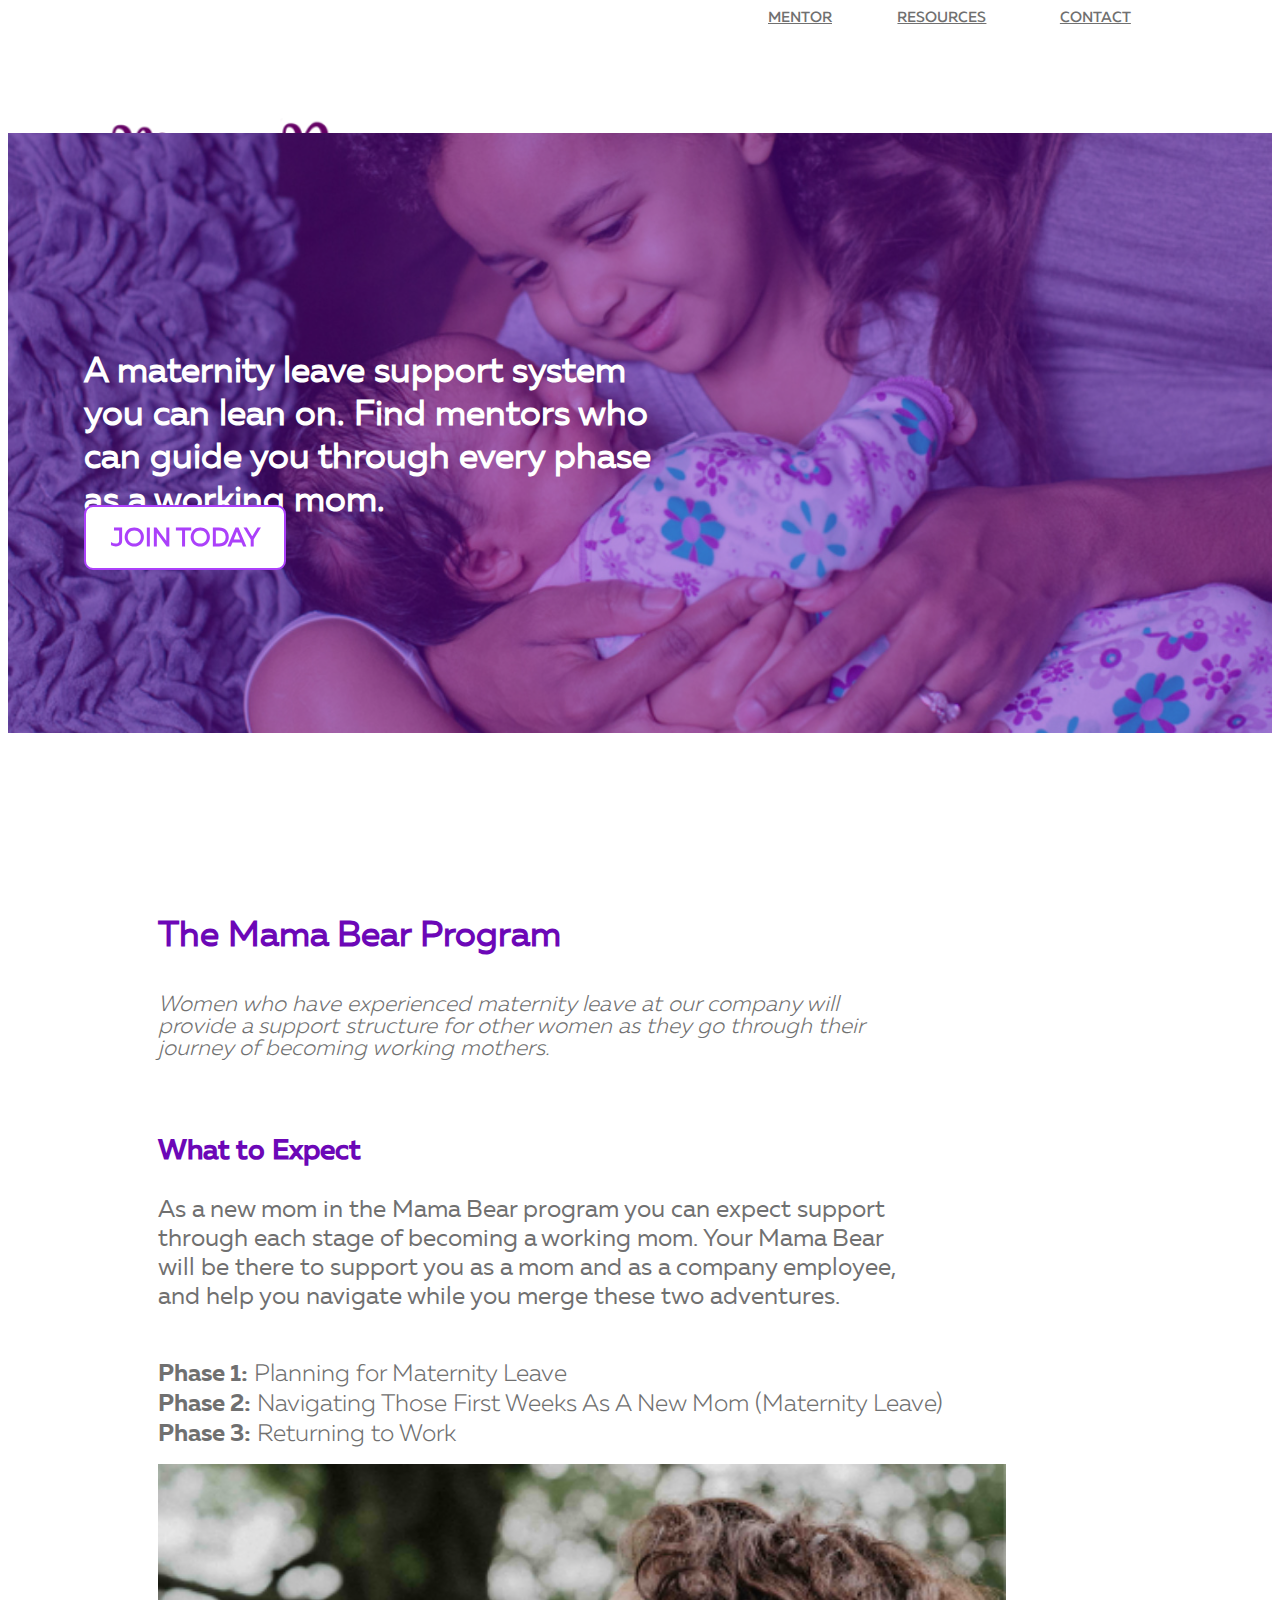
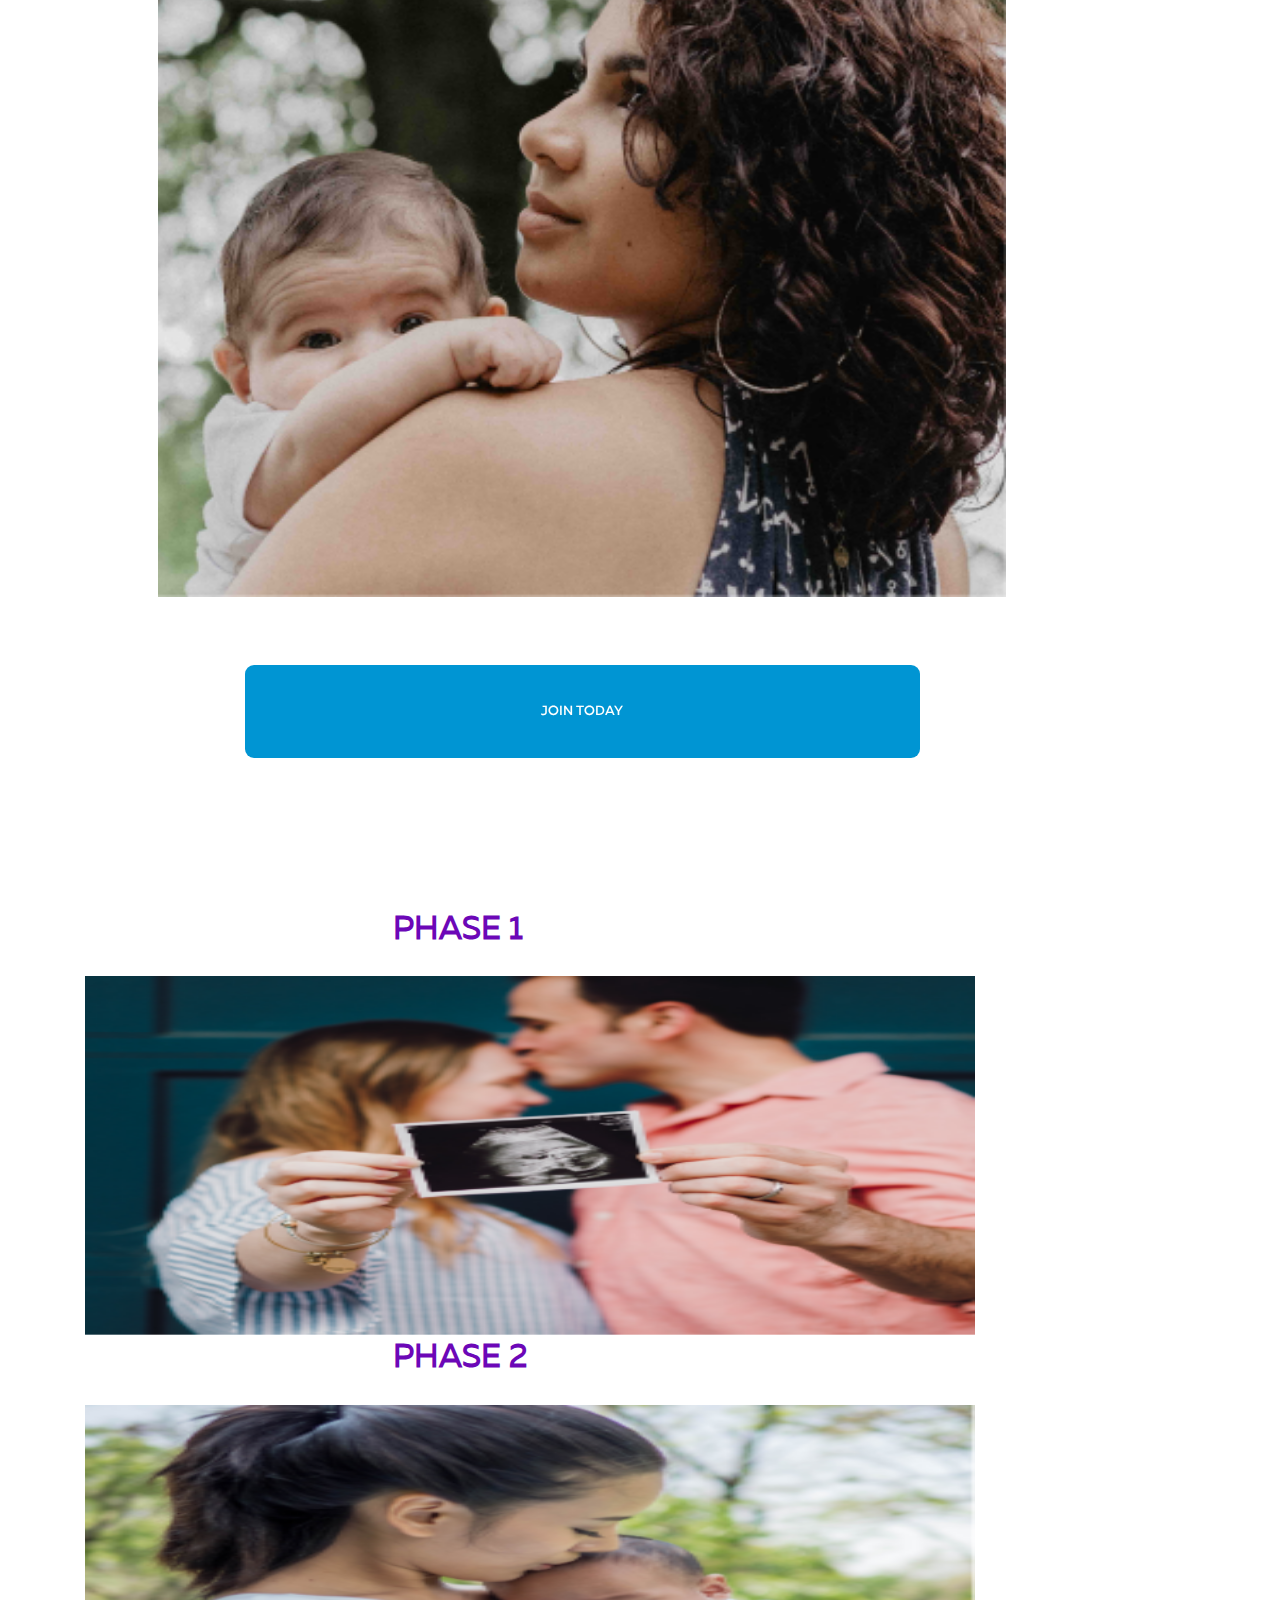
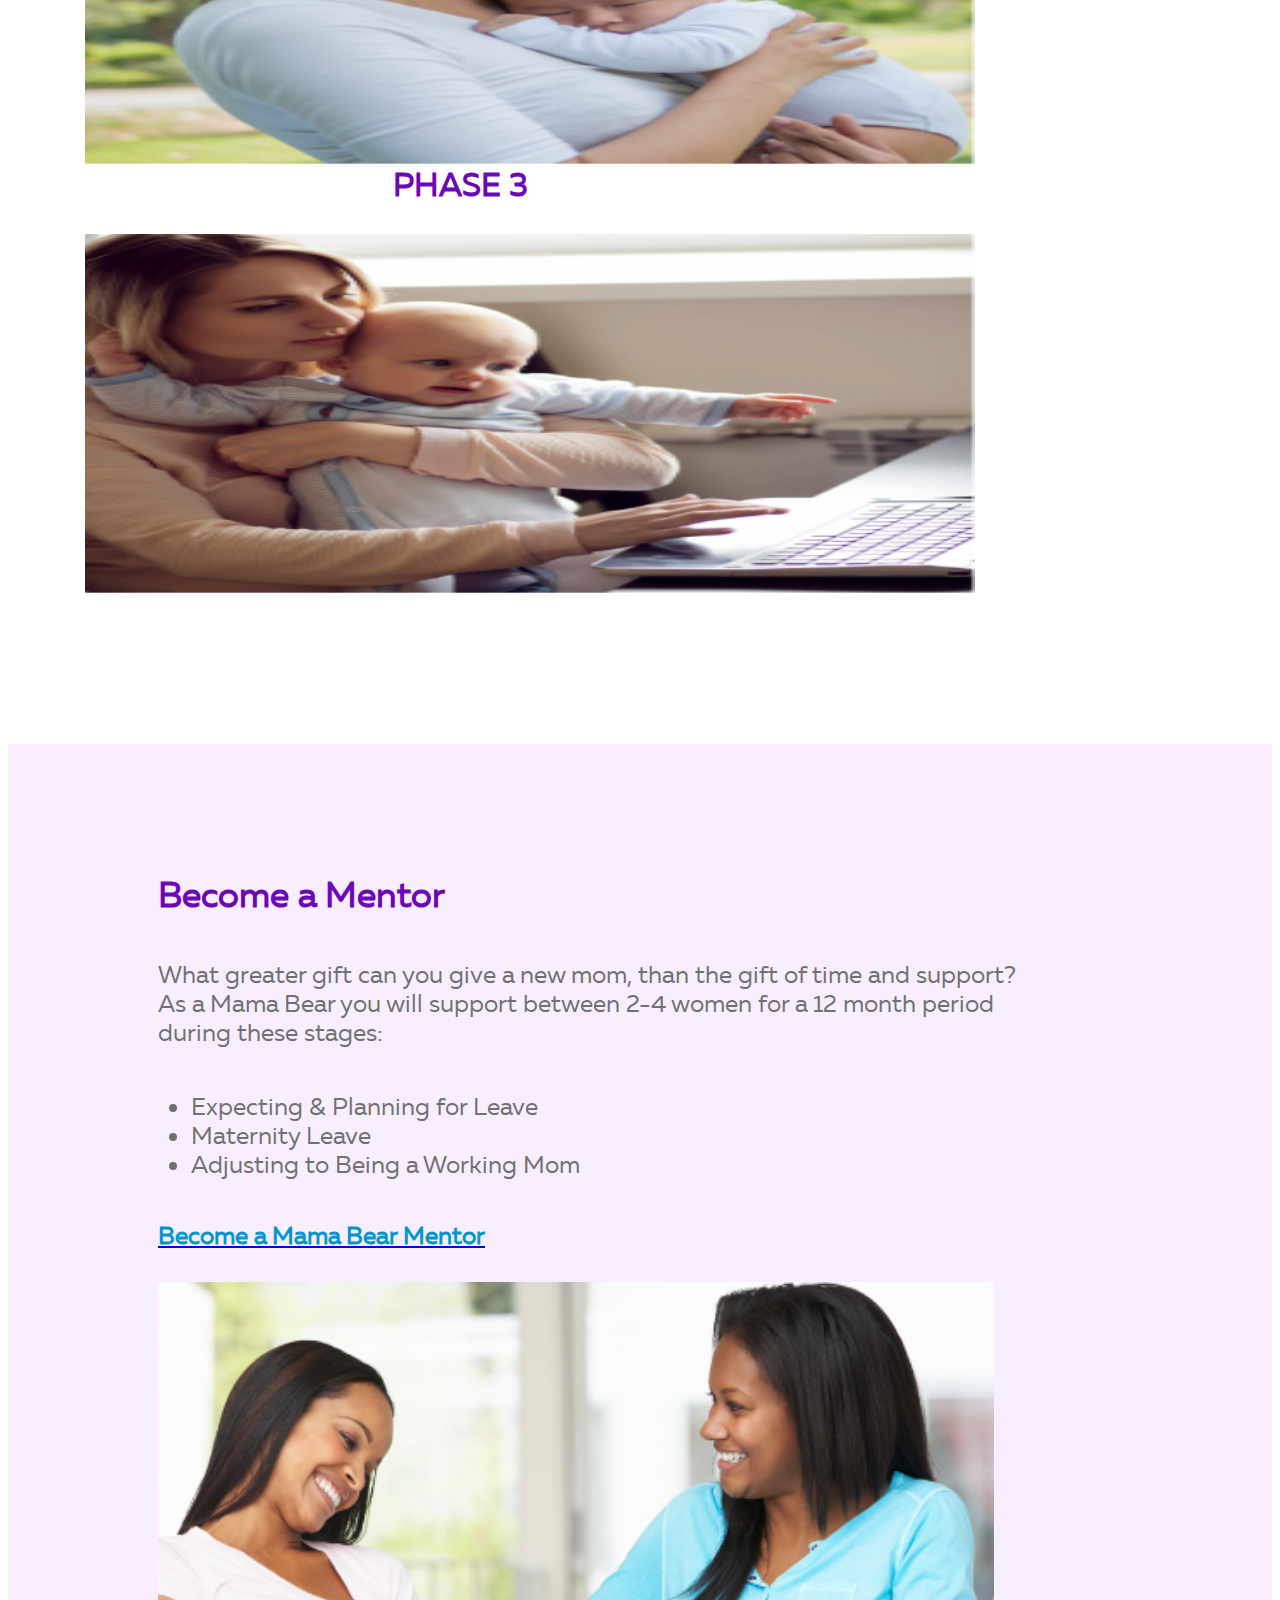
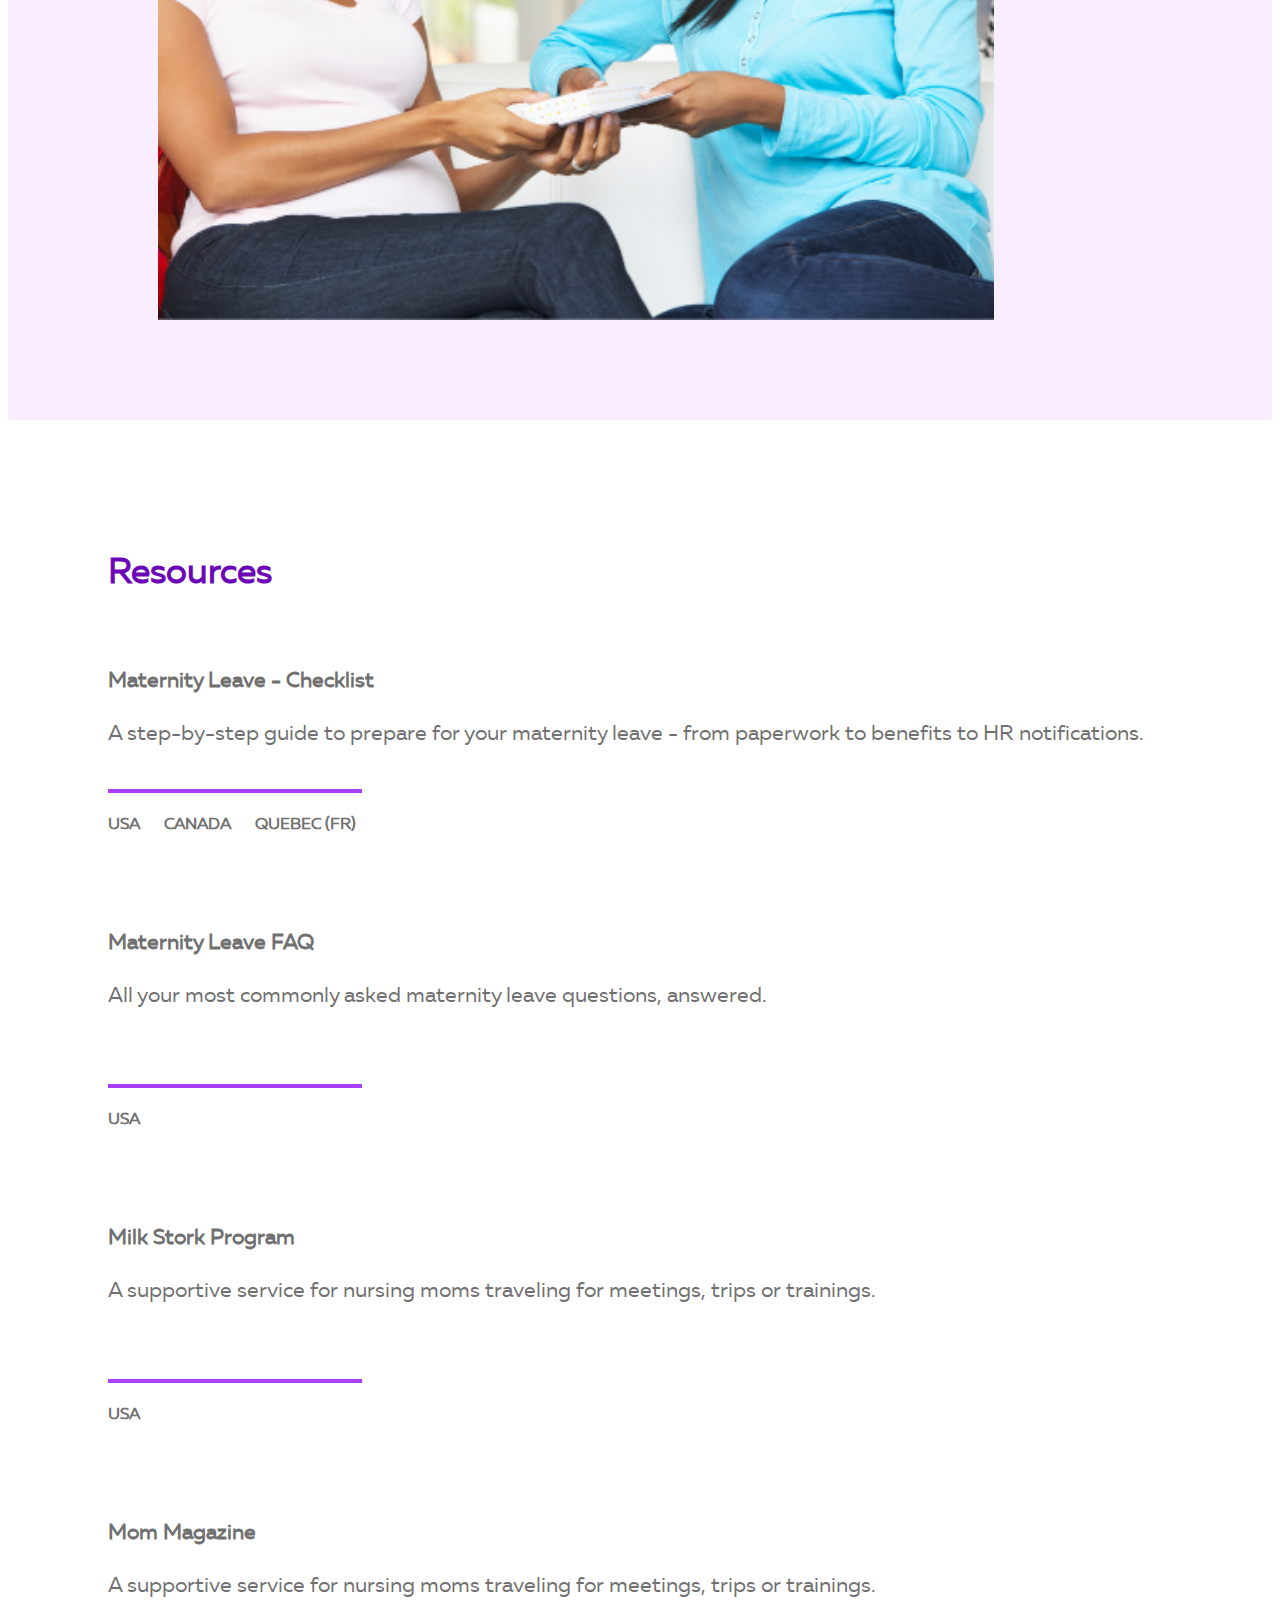
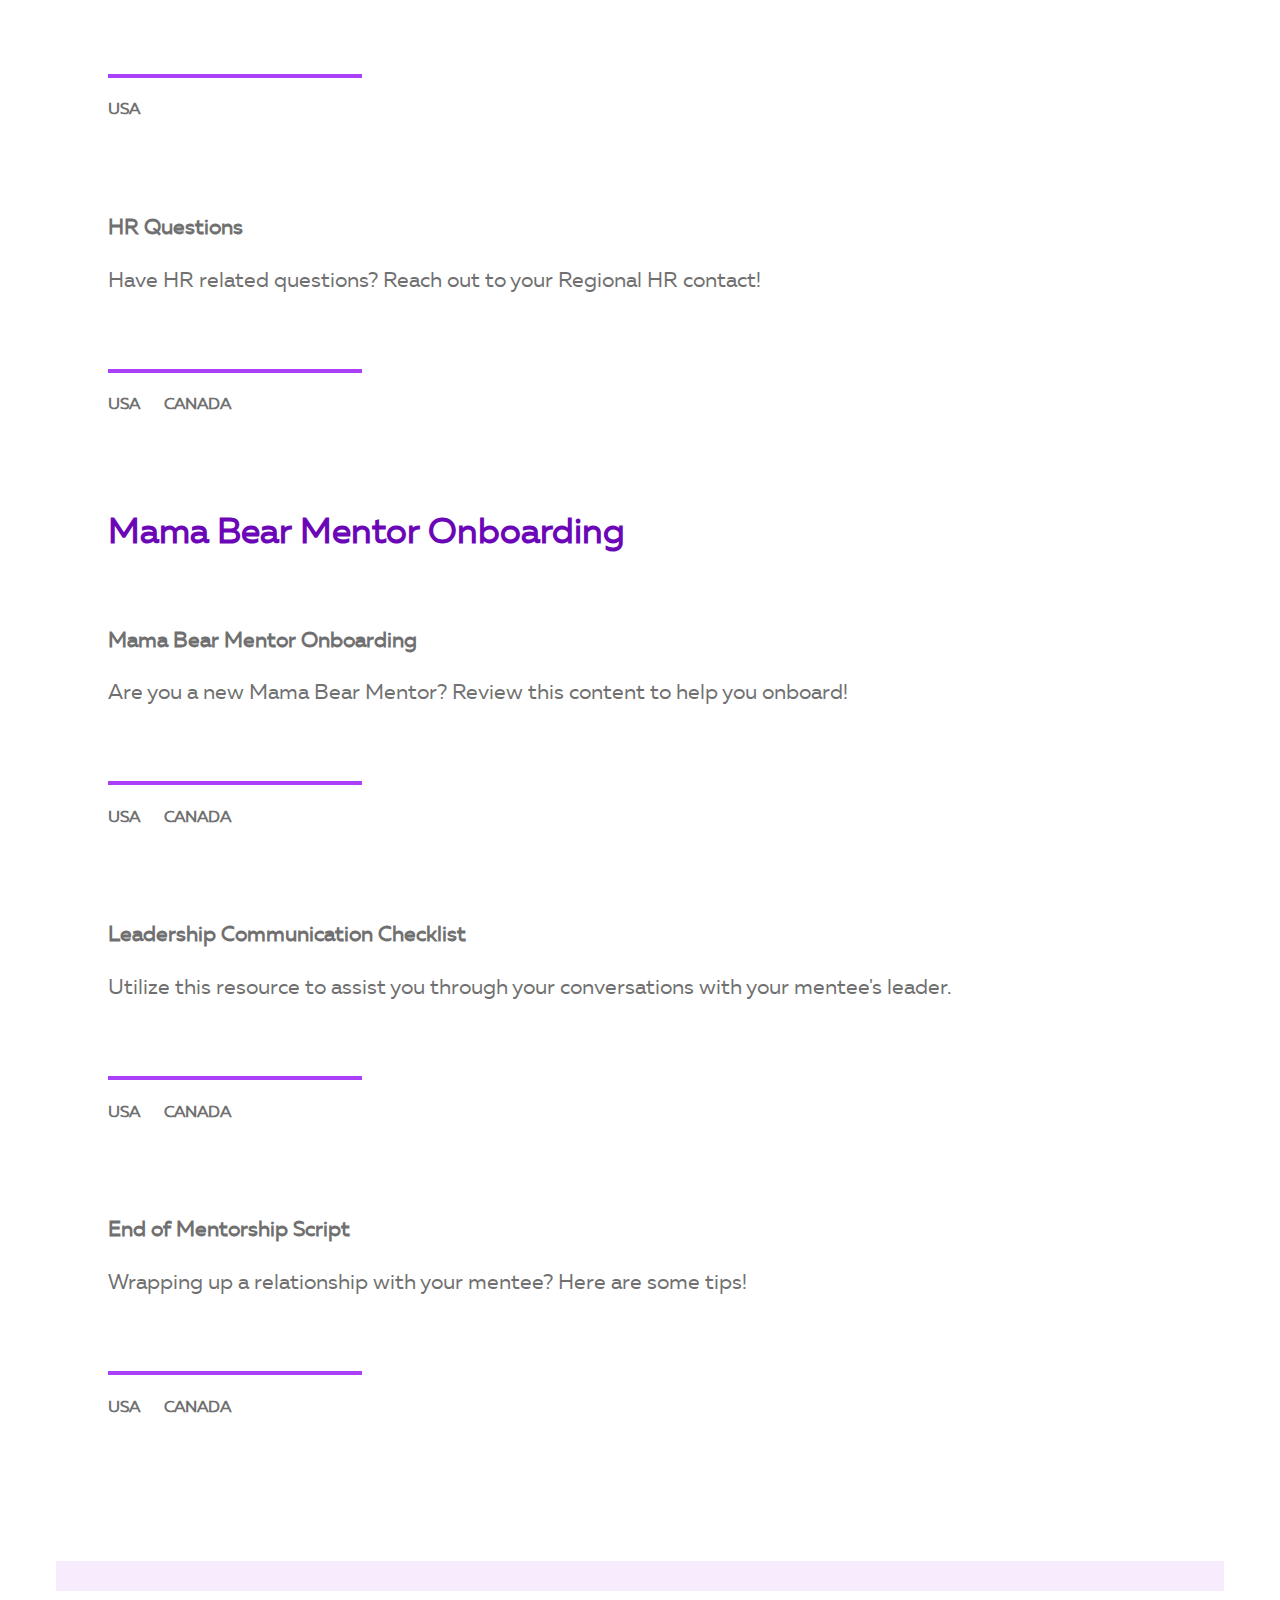
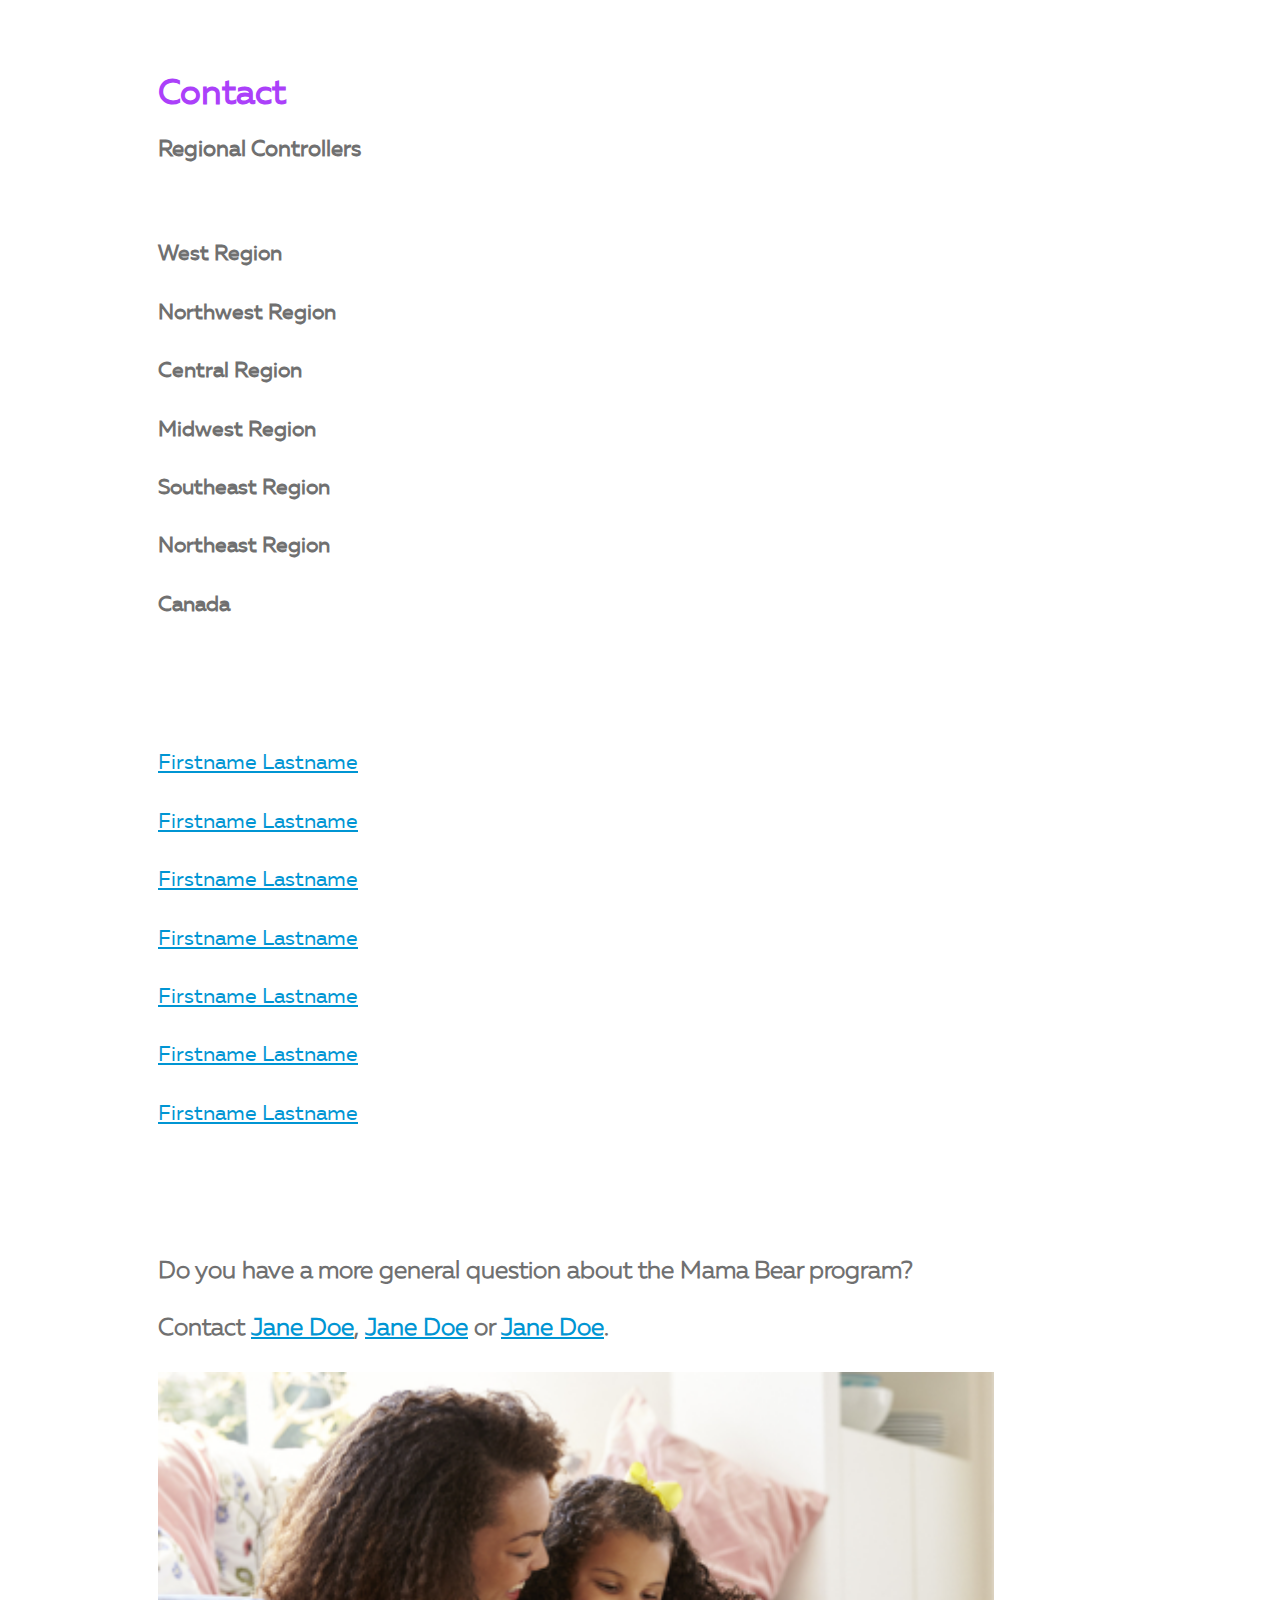
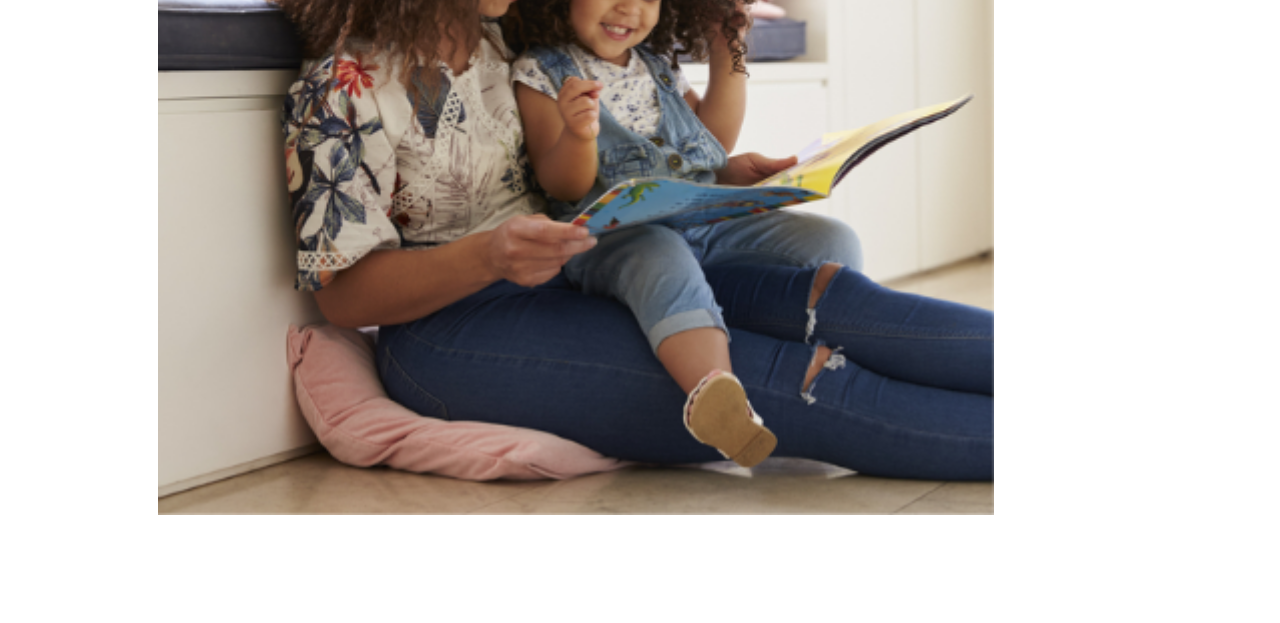
==== commit 4e18e995: "Add files via upload" ====
--- a/index.html
+++ b/index.html
@@ -1,306 +1,306 @@
-﻿<html lang="en">
-<head>
-    <meta charset="UTF-8">
-    <meta name="viewport" content="width=device-width, initial-scale=1.0">
-    <meta http-equiv="X-UA-Compatible" content="ie=edge">
-    <title>Mama Bear Maternity Leave</title>
-
-    <link rel="stylesheet" href="https://stackpath.bootstrapcdn.com/bootstrap/4.1.3/css/bootstrap.min.css" integrity="sha384-MCw98/SFnGE8fJT3GXwEOngsV7Zt27NXFoaoApmYm81iuXoPkFOJwJ8ERdknLPMO" crossorigin="anonymous">
-    <script src="https://code.jquery.com/jquery-3.3.1.slim.min.js" integrity="sha384-q8i/X+965DzO0rT7abK41JStQIAqVgRVzpbzo5smXKp4YfRvH+8abtTE1Pi6jizo" crossorigin="anonymous"></script>
-    <script src="https://cdnjs.cloudflare.com/ajax/libs/popper.js/1.14.3/umd/popper.min.js" integrity="sha384-ZMP7rVo3mIykV+2+9J3UJ46jBk0WLaUAdn689aCwoqbBJiSnjAK/l8WvCWPIPm49" crossorigin="anonymous"></script>
-    <link rel="stylesheet" href="https://use.fontawesome.com/releases/v5.8.1/css/all.css" integrity="sha384-50oBUHEmvpQ+1lW4y57PTFmhCaXp0ML5d60M1M7uH2+nqUivzIebhndOJK28anvf" crossorigin="anonymous">
-    <script src="https://stackpath.bootstrapcdn.com/bootstrap/4.1.3/js/bootstrap.min.js" integrity="sha384-ChfqqxuZUCnJSK3+MXmPNIyE6ZbWh2IMqE241rYiqJxyMiZ6OW/JmZQ5stwEULTy" crossorigin="anonymous"></script>
-    <link rel="stylesheet" type="text/css" href="sites/Intranet/repo/pageFiles/styles/mamaBear-new.css">
-    <script src="https://ajax.googleapis.com/ajax/libs/jquery/3.3.1/jquery.min.js"></script>
-
-</head>
-<body>
-
-    <div id="mainHolder">
-
-        <div id="mamaBear">
-
-            <!-- Nav Menu -->
-            <nav class="navbar navbar-expand-lg">
-                <a class="navbar-brand" id="navbar-home" href="/">
-                    <img src="sites/Intranet/repo/pageFiles/images/MamaBear/mamabear-brand.png" />
-                </a>
-
-                <div class="collapse navbar-collapse" id="navbarNavAltMarkup">
-                    <div class="navbar-nav">
-                        <a id="mentor-link" class="nav-item nav-link" href="#mentor-section">MENTOR</a>
-                        <a id="resource-link" class="nav-item nav-link" href="#resources-section">RESOURCES</a>
-                        <a id="contact-link" class="nav-item nav-link" href="mailto:fakeemail@email.com"><i class="fa fa-envelope" aria-hidden="true"></i>CONTACT</a>
-                    </div>
-                </div>
-            </nav>
-            <!-- Nav Menu -->
-
-
-            <!-- Mobile Join Button -->
-            <a target="_blank" href="#"><button type="button" class="mobile-join-button">JOIN TODAY</button></a>            
-            <!-- Mobile Join Button -->
-
-
-            <!-- Site Banner -->
-            <div id="mamaBear-banner">
-                <h1>A maternity leave support system you can lean on. Find mentors who can guide you through every phase as a working mom.</h1>
-                <a target="_blank" href="#"><button type="button" class="join-button hvr-sweep-to-right">JOIN TODAY</button></a>
-                <div id="banner-overlay">
-
-                </div>
-            </div>
-            <!-- Site Banner -->
-
-
-            <!-- Start Primary Wrapper -->
-            <div id="wrapper">
-
-                <!-- Overview Section -->
-                <div class="page-section row" id="overview">
-
-                    <div class="col-sm-7">
-                        <h2>The Mama Bear Program</h2>
-                        <p class="program-description">Women who have experienced maternity leave at our company will provide a support structure for other women as they go through their journey of becoming working mothers.</p>
-
-                        <h3>What to Expect</h3>
-                        <p>As a new mom in the Mama Bear program you can expect support through each stage of becoming a working mom. Your Mama Bear will be there to support you as a mom and as a company employee, and help you navigate while you merge these two adventures.</p>
-
-                        <ul>
-                            <li><span>Phase 1:</span> Planning for Maternity Leave</li>
-                            <li><span>Phase 2:</span> Navigating Those First Weeks As A New Mom (Maternity Leave)</li>
-                            <li><span>Phase 3:</span> Returning to Work</li>
-                        </ul>
-                    </div>
-
-                    <div class="col-sm-5">
-                        <img src="sites/Intranet/repo/pageFiles/images/MamaBear/mama_join.png" />
-
-                        <a target="_blank" href="#"><button type="button" class="join-button hvr-shrink">JOIN TODAY</button></a>
-                    </div>
-
-                </div>
-                <!-- Overview Section -->
-                <!-- Phase Section -->
-                <div class="page-section row" id="phases">
-
-                    <div class="col-sm-4">
-                        <h2 class="phase-header">PHASE 1</h2>
-
-                        <div id="planning-block">
-                            <img src="sites/Intranet/repo/pageFiles/images/MamaBear/mama_phase1.png" />
-
-                            <h2>PLANNING</h2>
-                            <hr>
-                            <p>
-                                The Mama Bear mentor:
-                                <br>
-                                <br>
-                                Provides guidance and support prior to the expecting mama's leave.
-                                <br>
-                                <br>
-                                Partners with the expecting mama's supervisor to ensure a smooth transition to maternity leave.
-                            </p>
-
-                            <div class="overlay">
-
-                            </div>
-                        </div>
-
-                    </div>
-
-                    <div class="col-sm-4">
-                        <h2 class="phase-header">PHASE 2</h2>
-
-                        <div id="maternity-block">
-                            <img src="sites/Intranet/repo/pageFiles/images/MamaBear/mama_phase2.png" />
-
-                            <h2>Maternity Leave</h2>
-                            <hr>
-                            <p>
-                                Offers support to the new Mama while they are on leave.
-                                <br>
-                                <br>
-                                Helps with preparing for the transition back to the office.
-                            </p>
-
-                            <div class="overlay">
-
-                            </div>
-                        </div>
-                    </div>
-
-                    <div class="col-sm-4">
-                        <h2 class="phase-header">PHASE 3</h2>
-
-                        <div id="return-block">
-                            <img src="sites/Intranet/repo/pageFiles/images/MamaBear/mama_phase3.png" />
-
-                            <h2>Returning to Work</h2>
-                            <hr>
-                            <p>
-                                Mama Bear Mentor assists with the newly Working Mom to transition back into the workplace.
-                                <br>
-                                <br>
-                                Mentor creates an operating rhythm to stay connected with the Working Mom and provide continued support.
-                            </p>
-
-                            <div class="overlay">
-
-                            </div>
-                        </div>
-                    </div>
-
-                </div>
-                <!-- Phase Section -->
-                <!-- Become a Mentor Section -->
-                <a name="mentor-section"></a>
-                <div class="page-section row" id="mentor">
-
-                    <div class="col-sm-6">
-
-                        <h2>Become a Mentor</h2>
-                        <p>What greater gift can you give a new mom, than the gift of time and support? As a Mama Bear you will support between 2-4 women for a 12 month period during these stages:</p>
-
-                        <ul>
-                            <li>Expecting & Planning for Leave</li>
-                            <li>Maternity Leave</li>
-                            <li>Adjusting to Being a Working Mom</li>
-                        </ul>
-
-                        <a target="_blank" href="#"><h4>Become a Mama Bear Mentor</h4></a>
-                    </div>
-
-                    <div class="col-sm-6">
-                        <img src="sites/Intranet/repo/pageFiles/images/MamaBear/mama_mentor.png" />
-                    </div>
-
-                </div>
-                <!-- Become a Mentor Section -->
-                <!-- Resources Section -->
-                <a name="resources-section"></a>
-                <div class="page-section row" id="resources">
-
-                    <h2 class="col-sm-12">Resources</h2>
-                    <div class="col-sm-4 site-link">
-                        <h4>Maternity Leave - Checklist</h4>
-                        <p>A step-by-step guide to prepare for your maternity leave - from paperwork to benefits to HR notifications.</p>
-                        <hr class="checklist-line">
-                        <a target="_blank" href="#">USA</a>
-                        <a target="_blank" href="#">CANADA</a>
-                        <a target="_blank" href="#">QUEBEC (FR)</a>
-                    </div>
-
-                    <div class="col-sm-4 site-link">
-                        <h4>Maternity Leave FAQ</h4>
-                        <p>All your most commonly asked maternity leave questions, answered.</p>
-                        <hr>
-                        <a target="_blank" href="#">USA</a>
-                    </div>
-
-                    <div class="col-sm-4 site-link">
-                        <h4>Milk Stork Program</h4>
-                        <p>A supportive service for nursing moms traveling for meetings, trips or trainings.</p>
-                        <hr>
-                        <a target="_blank" href="#">USA</a>
-                    </div>
-
-                    <div class="col-sm-4 site-link">
-                        <h4>Mom Magazine</h4>
-                        <p>A supportive service for nursing moms traveling for meetings, trips or trainings.</p>
-                        <hr>
-                        <a target="_blank" href="#">USA</a>
-                    </div>
-
-                    <div class="col-sm-4 site-link">
-                        <h4>HR Questions</h4>
-                        <p>Have HR related questions? Reach out to your Regional HR contact!</p>
-                        <hr>
-                        <a target="_blank" href="#">USA</a>
-                        <a target="_blank" href="#">CANADA</a>
-                    </div>
-
-                    <h2 class="col-sm-12">Mama Bear Mentor Onboarding</h2>
-                    <div class="col-sm-4 site-link">
-                        <h4>Mama Bear Mentor Onboarding</h4>
-                        <p>Are you a new Mama Bear Mentor? Review this content to help you onboard!</p>
-                        <hr>
-                        <a target="_blank" href="#">USA</a>
-                        <a target="_blank" href="#">CANADA</a>
-                    </div>
-
-                    <div class="col-sm-4 site-link">
-                        <h4>Leadership Communication Checklist</h4>
-                        <p>Utilize this resource to assist you through your conversations with your mentee's leader.</p>
-                        <hr>
-                        <a target="_blank" href="#">USA</a>
-                        <a target="_blank" href="#">CANADA</a>
-                    </div>
-
-                    <div class="col-sm-4 site-link">
-                        <h4>End of Mentorship Script</h4>
-                        <p>Wrapping up a relationship with your mentee? Here are some tips!</p>
-                        <hr>
-                        <a target="_blank" href="#">USA</a>
-                        <a target="_blank" href="#">CANADA</a>
-                    </div>
-
-                </div>
-                <!-- Resources Section -->
-
-                <hr class="section-line">
-
-                <!-- Contact Section -->
-                <div class="page-section row" id="contact">
-
-                    <div class="col-sm-6">
-                        <h2>Contact</h2>
-                        <h3>Regional Controllers</h3>
-
-                        <div class="row">
-                            <div class="col-sm-6">
-                                <ul>
-                                    <li class="region">West Region</li>
-                                    <li class="region">Northwest Region</li>
-                                    <li class="region">Central Region</li>
-                                    <li class="region">Midwest Region</li>
-                                    <li class="region">Southeast Region</li>
-                                    <li class="region">Northeast Region</li>
-                                    <li class="region">Canada</li>
-                                </ul>
-                            </div>
-
-                            <div class="col-sm-6">
-                                <ul>
-                                    <li><a href="#">Firstname Lastname</a></li>
-                                    <li><a href="#">Firstname Lastname</a></li>
-                                    <li><a href="#">Firstname Lastname</a></li>
-                                    <li><a href="#">Firstname Lastname</a></li>
-                                    <li><a href="#">Firstname Lastname</a></li>
-                                    <li><a href="#">Firstname Lastname</a></li>
-                                    <li><a href="#">Firstname Lastname</a></li>
-                                </ul>
-                            </div>
-                        </div>
-
-                        <h4>Do you have a more general question about the Mama Bear program?</h4>
-                        <h4>Contact <a href="#"> Jane Doe</a>, <a href="#"> Jane Doe</a> or <a href="#">Jane Doe</a>.</h4>
-
-                    </div>
-
-                    <div class="col-sm-6">
-                        <img src="sites/Intranet/repo/pageFiles/images/MamaBear/mama_contact.png" />
-                    </div>
-
-                </div>
-                <!-- Contact Section -->
-
-            </div>
-            <!-- End Primary Wrapper -->
-
-        </div>
-
-    </div>
-    
-</body>
+<html lang="en">
+<head>
+    <meta charset="UTF-8">
+    <meta name="viewport" content="width=device-width, initial-scale=1.0">
+    <meta http-equiv="X-UA-Compatible" content="ie=edge">
+    <title>Mama Bear Maternity Leave</title>
+
+    <link rel="stylesheet" href="https://stackpath.bootstrapcdn.com/bootstrap/4.1.3/css/bootstrap.min.css" integrity="sha384-MCw98/SFnGE8fJT3GXwEOngsV7Zt27NXFoaoApmYm81iuXoPkFOJwJ8ERdknLPMO" crossorigin="anonymous">
+    <script src="https://code.jquery.com/jquery-3.3.1.slim.min.js" integrity="sha384-q8i/X+965DzO0rT7abK41JStQIAqVgRVzpbzo5smXKp4YfRvH+8abtTE1Pi6jizo" crossorigin="anonymous"></script>
+    <script src="https://cdnjs.cloudflare.com/ajax/libs/popper.js/1.14.3/umd/popper.min.js" integrity="sha384-ZMP7rVo3mIykV+2+9J3UJ46jBk0WLaUAdn689aCwoqbBJiSnjAK/l8WvCWPIPm49" crossorigin="anonymous"></script>
+    <link rel="stylesheet" href="https://use.fontawesome.com/releases/v5.8.1/css/all.css" integrity="sha384-50oBUHEmvpQ+1lW4y57PTFmhCaXp0ML5d60M1M7uH2+nqUivzIebhndOJK28anvf" crossorigin="anonymous">
+    <script src="https://stackpath.bootstrapcdn.com/bootstrap/4.1.3/js/bootstrap.min.js" integrity="sha384-ChfqqxuZUCnJSK3+MXmPNIyE6ZbWh2IMqE241rYiqJxyMiZ6OW/JmZQ5stwEULTy" crossorigin="anonymous"></script>
+    <link rel="stylesheet" type="text/css" href="styles.css">
+    <script src="https://ajax.googleapis.com/ajax/libs/jquery/3.3.1/jquery.min.js"></script>
+
+</head>
+<body>
+
+    <div id="mainHolder">
+
+        <div id="mamaBear">
+
+            <!-- Nav Menu -->
+            <nav class="navbar navbar-expand-lg">
+                <a class="navbar-brand" id="navbar-home" href="/">
+                    <img src="./images/mamabear-brand.png" />
+                </a>
+
+                <div class="collapse navbar-collapse" id="navbarNavAltMarkup">
+                    <div class="navbar-nav">
+                        <a id="mentor-link" class="nav-item nav-link" href="#mentor-section">MENTOR</a>
+                        <a id="resource-link" class="nav-item nav-link" href="#resources-section">RESOURCES</a>
+                        <a id="contact-link" class="nav-item nav-link" href="mailto:fakeemail@email.com"><i class="fa fa-envelope" aria-hidden="true"></i>CONTACT</a>
+                    </div>
+                </div>
+            </nav>
+            <!-- Nav Menu -->
+
+
+            <!-- Mobile Join Button -->
+            <a target="_blank" href="#"><button type="button" class="mobile-join-button">JOIN TODAY</button></a>            
+            <!-- Mobile Join Button -->
+
+
+            <!-- Site Banner -->
+            <div id="mamaBear-banner">
+                <h1>A maternity leave support system you can lean on. Find mentors who can guide you through every phase as a working mom.</h1>
+                <a target="_blank" href="#"><button type="button" class="join-button hvr-sweep-to-right">JOIN TODAY</button></a>
+                <div id="banner-overlay">
+
+                </div>
+            </div>
+            <!-- Site Banner -->
+
+
+            <!-- Start Primary Wrapper -->
+            <div id="wrapper">
+
+                <!-- Overview Section -->
+                <div class="page-section row" id="overview">
+
+                    <div class="col-sm-7">
+                        <h2>The Mama Bear Program</h2>
+                        <p class="program-description">Women who have experienced maternity leave at our company will provide a support structure for other women as they go through their journey of becoming working mothers.</p>
+
+                        <h3>What to Expect</h3>
+                        <p>As a new mom in the Mama Bear program you can expect support through each stage of becoming a working mom. Your Mama Bear will be there to support you as a mom and as a company employee, and help you navigate while you merge these two adventures.</p>
+
+                        <ul>
+                            <li><span>Phase 1:</span> Planning for Maternity Leave</li>
+                            <li><span>Phase 2:</span> Navigating Those First Weeks As A New Mom (Maternity Leave)</li>
+                            <li><span>Phase 3:</span> Returning to Work</li>
+                        </ul>
+                    </div>
+
+                    <div class="col-sm-5">
+                        <img src="./images/mama_join.png" />
+
+                        <a target="_blank" href="#"><button type="button" class="join-button hvr-shrink">JOIN TODAY</button></a>
+                    </div>
+
+                </div>
+                <!-- Overview Section -->
+                <!-- Phase Section -->
+                <div class="page-section row" id="phases">
+
+                    <div class="col-sm-4">
+                        <h2 class="phase-header">PHASE 1</h2>
+
+                        <div id="planning-block">
+                            <img src="./images/mama_phase1.png" />
+
+                            <h2>PLANNING</h2>
+                            <hr>
+                            <p>
+                                The Mama Bear mentor:
+                                <br>
+                                <br>
+                                Provides guidance and support prior to the expecting mama's leave.
+                                <br>
+                                <br>
+                                Partners with the expecting mama's supervisor to ensure a smooth transition to maternity leave.
+                            </p>
+
+                            <div class="overlay">
+
+                            </div>
+                        </div>
+
+                    </div>
+
+                    <div class="col-sm-4">
+                        <h2 class="phase-header">PHASE 2</h2>
+
+                        <div id="maternity-block">
+                            <img src="./images/mama_phase2.png" />
+
+                            <h2>Maternity Leave</h2>
+                            <hr>
+                            <p>
+                                Offers support to the new Mama while they are on leave.
+                                <br>
+                                <br>
+                                Helps with preparing for the transition back to the office.
+                            </p>
+
+                            <div class="overlay">
+
+                            </div>
+                        </div>
+                    </div>
+
+                    <div class="col-sm-4">
+                        <h2 class="phase-header">PHASE 3</h2>
+
+                        <div id="return-block">
+                            <img src="./images/mama_phase3.png" />
+
+                            <h2>Returning to Work</h2>
+                            <hr>
+                            <p>
+                                Mama Bear Mentor assists with the newly Working Mom to transition back into the workplace.
+                                <br>
+                                <br>
+                                Mentor creates an operating rhythm to stay connected with the Working Mom and provide continued support.
+                            </p>
+
+                            <div class="overlay">
+
+                            </div>
+                        </div>
+                    </div>
+
+                </div>
+                <!-- Phase Section -->
+                <!-- Become a Mentor Section -->
+                <a name="mentor-section"></a>
+                <div class="page-section row" id="mentor">
+
+                    <div class="col-sm-6">
+
+                        <h2>Become a Mentor</h2>
+                        <p>What greater gift can you give a new mom, than the gift of time and support? As a Mama Bear you will support between 2-4 women for a 12 month period during these stages:</p>
+
+                        <ul>
+                            <li>Expecting & Planning for Leave</li>
+                            <li>Maternity Leave</li>
+                            <li>Adjusting to Being a Working Mom</li>
+                        </ul>
+
+                        <a target="_blank" href="#"><h4>Become a Mama Bear Mentor</h4></a>
+                    </div>
+
+                    <div class="col-sm-6">
+                        <img src="./images/mama_mentor.png" />
+                    </div>
+
+                </div>
+                <!-- Become a Mentor Section -->
+                <!-- Resources Section -->
+                <a name="resources-section"></a>
+                <div class="page-section row" id="resources">
+
+                    <h2 class="col-sm-12">Resources</h2>
+                    <div class="col-sm-4 site-link">
+                        <h4>Maternity Leave - Checklist</h4>
+                        <p>A step-by-step guide to prepare for your maternity leave - from paperwork to benefits to HR notifications.</p>
+                        <hr class="checklist-line">
+                        <a target="_blank" href="#">USA</a>
+                        <a target="_blank" href="#">CANADA</a>
+                        <a target="_blank" href="#">QUEBEC (FR)</a>
+                    </div>
+
+                    <div class="col-sm-4 site-link">
+                        <h4>Maternity Leave FAQ</h4>
+                        <p>All your most commonly asked maternity leave questions, answered.</p>
+                        <hr>
+                        <a target="_blank" href="#">USA</a>
+                    </div>
+
+                    <div class="col-sm-4 site-link">
+                        <h4>Milk Stork Program</h4>
+                        <p>A supportive service for nursing moms traveling for meetings, trips or trainings.</p>
+                        <hr>
+                        <a target="_blank" href="#">USA</a>
+                    </div>
+
+                    <div class="col-sm-4 site-link">
+                        <h4>Mom Magazine</h4>
+                        <p>A supportive service for nursing moms traveling for meetings, trips or trainings.</p>
+                        <hr>
+                        <a target="_blank" href="#">USA</a>
+                    </div>
+
+                    <div class="col-sm-4 site-link">
+                        <h4>HR Questions</h4>
+                        <p>Have HR related questions? Reach out to your Regional HR contact!</p>
+                        <hr>
+                        <a target="_blank" href="#">USA</a>
+                        <a target="_blank" href="#">CANADA</a>
+                    </div>
+
+                    <h2 class="col-sm-12">Mama Bear Mentor Onboarding</h2>
+                    <div class="col-sm-4 site-link">
+                        <h4>Mama Bear Mentor Onboarding</h4>
+                        <p>Are you a new Mama Bear Mentor? Review this content to help you onboard!</p>
+                        <hr>
+                        <a target="_blank" href="#">USA</a>
+                        <a target="_blank" href="#">CANADA</a>
+                    </div>
+
+                    <div class="col-sm-4 site-link">
+                        <h4>Leadership Communication Checklist</h4>
+                        <p>Utilize this resource to assist you through your conversations with your mentee's leader.</p>
+                        <hr>
+                        <a target="_blank" href="#">USA</a>
+                        <a target="_blank" href="#">CANADA</a>
+                    </div>
+
+                    <div class="col-sm-4 site-link">
+                        <h4>End of Mentorship Script</h4>
+                        <p>Wrapping up a relationship with your mentee? Here are some tips!</p>
+                        <hr>
+                        <a target="_blank" href="#">USA</a>
+                        <a target="_blank" href="#">CANADA</a>
+                    </div>
+
+                </div>
+                <!-- Resources Section -->
+
+                <hr class="section-line">
+
+                <!-- Contact Section -->
+                <div class="page-section row" id="contact">
+
+                    <div class="col-sm-6">
+                        <h2>Contact</h2>
+                        <h3>Regional Controllers</h3>
+
+                        <div class="row">
+                            <div class="col-sm-6">
+                                <ul>
+                                    <li class="region">West Region</li>
+                                    <li class="region">Northwest Region</li>
+                                    <li class="region">Central Region</li>
+                                    <li class="region">Midwest Region</li>
+                                    <li class="region">Southeast Region</li>
+                                    <li class="region">Northeast Region</li>
+                                    <li class="region">Canada</li>
+                                </ul>
+                            </div>
+
+                            <div class="col-sm-6">
+                                <ul>
+                                    <li><a href="#">Firstname Lastname</a></li>
+                                    <li><a href="#">Firstname Lastname</a></li>
+                                    <li><a href="#">Firstname Lastname</a></li>
+                                    <li><a href="#">Firstname Lastname</a></li>
+                                    <li><a href="#">Firstname Lastname</a></li>
+                                    <li><a href="#">Firstname Lastname</a></li>
+                                    <li><a href="#">Firstname Lastname</a></li>
+                                </ul>
+                            </div>
+                        </div>
+
+                        <h4>Do you have a more general question about the Mama Bear program?</h4>
+                        <h4>Contact <a href="#"> Jane Doe</a>, <a href="#"> Jane Doe</a> or <a href="#">Jane Doe</a>.</h4>
+
+                    </div>
+
+                    <div class="col-sm-6">
+                        <img src="./images/mama_contact.png" />
+                    </div>
+
+                </div>
+                <!-- Contact Section -->
+
+            </div>
+            <!-- End Primary Wrapper -->
+
+        </div>
+
+    </div>
+    
+</body>
 </html>--- a/styles.css
+++ b/styles.css
@@ -0,0 +1,1351 @@
+.global-maincontent,
+.article.article-body,
+.article-content {
+  margin: 0;
+  padding: 0;
+}
+
+#globalQuickLaunchMenu,
+.global-breadcrumbs-wrapper.ms-dialogHidden,
+.global-footer-wrapper.ms-dialogHidden {
+  display: none;
+}
+
+.ms-rtestate-field > p {
+  display: none;
+}
+
+.global-breadcrumbs-current {
+  display: none;
+  margin: 0;
+}
+
+.ms-webpartzone-cell {
+  margin: 0;
+}
+
+#s4-bodyContainer {
+  overflow: hidden;
+}
+
+#s4-bodyContainer:after {
+  content: "";
+  clear: both;
+  display: block;
+  height: 0;
+  overflow: hidden;
+}
+
+.global-body-wrapper {
+  width: 100%;
+}
+
+@font-face {
+  font-family: 'Muller';
+  src: url("./fonts/Muller.ttf");
+}
+
+@font-face {
+  font-family: 'MullerBold';
+  src: url("./fonts/MullerBold.ttf");
+}
+
+@font-face {
+  font-family: 'MullerExtraBold';
+  src: url("./fonts/MullerExtraBold.otf");
+}
+
+@font-face {
+  font-family: 'MullerMedium';
+  src: url("./fonts/MullerMedium.otf");
+}
+
+@font-face {
+  font-family: 'MullerLight';
+  src: url(./fonts/MullerLight.otf);
+}
+
+@font-face {
+  font-family: 'MullerThin';
+  src: url(./fonts/MullerThin.otf);
+}
+
+#mainHolder #mamaBear {
+  overflow: hidden;
+}
+
+#mainHolder #mamaBear .wrap {
+  margin-left: 140px;
+  margin-right: 140px;
+}
+
+#mainHolder #mamaBear .clearfix:before {
+  content: "";
+  display: table;
+}
+
+#mainHolder #mamaBear .site-header {
+  padding: 2em 0 1.5em;
+}
+
+#mainHolder #mamaBear .site-header .wrap .site-brand {
+  width: 225px;
+}
+
+#mainHolder #mamaBear .site-header .wrap .nav-item {
+  color: #707070;
+  float: right;
+  margin-top: 20px;
+  padding-right: 8%;
+  font-size: 1.15vw;
+  font-family: 'MullerMedium';
+  text-transform: uppercase;
+  position: relative;
+  display: block;
+  cursor: pointer;
+  -webkit-transition: 1s;
+  transition: 1s;
+}
+
+#mainHolder #mamaBear .site-header .wrap .nav-item:hover {
+  color: #AB40FA;
+}
+
+#mainHolder #mamaBear .site-header .wrap .nav-toggle {
+  padding-right: 40px;
+}
+
+#mainHolder #mamaBear .site-header .wrap .nav-toggle span {
+  background: #bdbdbd;
+  display: block;
+  height: 4px;
+  position: absolute;
+  right: 0;
+  width: 30px;
+  -webkit-transform: rotate(0deg);
+          transform: rotate(0deg);
+  -webkit-transition: .25s ease-in-out;
+  transition: .25s ease-in-out;
+}
+
+#mainHolder #mamaBear .site-header .wrap .nav-toggle span:first-child {
+  top: 2px;
+}
+
+#mainHolder #mamaBear .site-header .wrap .nav-toggle span:nth-child(2) {
+  top: 10px;
+}
+
+#mainHolder #mamaBear .site-header .wrap .nav-toggle span:nth-child(3) {
+  top: 18px;
+}
+
+#mainHolder #mamaBear .site-header .wrap .no-bullets li, #mainHolder #mamaBear .site-header .wrap .no-bullets ol, #mainHolder #mamaBear .site-header .wrap .no-bullets ul {
+  list-style: none;
+  padding: 0;
+  margin: 0;
+}
+
+#mainHolder #mamaBear .site-header .wrap .site-navigation {
+  width: 100%;
+  position: absolute;
+  left: 0;
+}
+
+#mainHolder #mamaBear .site-header .wrap .site-navigation #nav-menu {
+  background-color: #707070;
+}
+
+#mainHolder #mamaBear .site-header .wrap .site-navigation #nav-menu .menu-item {
+  display: inline;
+}
+
+#mainHolder #mamaBear .navbar-expand-lg {
+  background-color: #fff;
+  height: 125px;
+}
+
+#mainHolder #mamaBear .navbar-expand-lg .navbar-brand {
+  color: #747474;
+  font-family: 'Muller';
+  margin: 5px 0 0 62px;
+  font-weight: 500;
+  font-size: 17px;
+  line-height: 28px;
+}
+
+#mainHolder #mamaBear .navbar-expand-lg .navbar-brand img {
+  width: 325px;
+  position: absolute;
+  top: 12%;
+  left: 8%;
+}
+
+#mainHolder #mamaBear .navbar-expand-lg .navbar-nav {
+  opacity: 1;
+  width: 40%;
+  right: 0;
+  -webkit-transition: all .5s ease-in;
+  transition: all .5s ease-in;
+  position: absolute;
+}
+
+#mainHolder #mamaBear .navbar-expand-lg .navbar-nav .nav-link {
+  font-family: 'MullerMedium';
+  font-size: 1.15vw;
+  font-weight: 500;
+  color: #707070;
+  margin-right: 12%;
+  cursor: pointer;
+}
+
+#mainHolder #mamaBear .navbar-expand-lg .navbar-nav #mentor-link {
+  -webkit-transition: 1s;
+  /* ...and now for the proper property */
+  transition: 1s;
+}
+
+#mainHolder #mamaBear .navbar-expand-lg .navbar-nav #mentor-link:hover {
+  color: #AB40FA;
+}
+
+#mainHolder #mamaBear .navbar-expand-lg .navbar-nav #resource-link {
+  -webkit-transition: 1s;
+  /* ...and now for the proper property */
+  transition: 1s;
+}
+
+#mainHolder #mamaBear .navbar-expand-lg .navbar-nav #resource-link:hover {
+  color: #AB40FA;
+}
+
+#mainHolder #mamaBear .navbar-expand-lg .navbar-nav #contact-link {
+  -webkit-transition: 1s;
+  /* ...and now for the proper property */
+  transition: 1s;
+  width: 50%;
+}
+
+#mainHolder #mamaBear .navbar-expand-lg .navbar-nav #contact-link .fa {
+  margin-right: 8px;
+}
+
+#mainHolder #mamaBear .navbar-expand-lg .navbar-nav #contact-link:hover {
+  color: #AB40FA;
+}
+
+#mainHolder #mamaBear .mobile-join-button {
+  display: none;
+}
+
+#mainHolder #mamaBear #mamaBear-banner {
+  height: 600px;
+  background-image: url("./images/mama-banner.jpg");
+  background-size: cover;
+  position: relative;
+  background-position: 0 -60px;
+  background-repeat: no-repeat;
+}
+
+#mainHolder #mamaBear #mamaBear-banner h1 {
+  color: white;
+  position: absolute;
+  z-index: 105;
+  width: 33%;
+  top: 32%;
+  left: 6%;
+  font-size: 35px;
+  font-family: 'Muller';
+  font-weight: 700;
+}
+
+#mainHolder #mamaBear #mamaBear-banner button.join-button {
+  position: absolute;
+  z-index: 105;
+  width: 16%;
+  border-radius: 9px;
+  padding: 15px 0px;
+  color: #AB40FA;
+  font-family: 'Muller';
+  font-weight: 700;
+  font-size: 25px;
+  background-color: white;
+  border: 2px solid #AB40FA;
+  top: 62%;
+  left: 6%;
+  cursor: pointer;
+}
+
+#mainHolder #mamaBear #mamaBear-banner button.join-button:hover {
+  color: white;
+}
+
+#mainHolder #mamaBear #mamaBear-banner #banner-overlay {
+  background-color: #6C07B7;
+  position: absolute;
+  z-index: 100;
+  height: 100%;
+  width: 100%;
+  opacity: .45;
+  top: 0;
+}
+
+#mainHolder #mamaBear #wrapper #overview {
+  padding: 150px 150px;
+}
+
+#mainHolder #mamaBear #wrapper #overview .col-sm-7 h2 {
+  color: #6C07B7;
+  font-family: 'Muller';
+  font-weight: 700;
+  font-size: 35px;
+}
+
+#mainHolder #mamaBear #wrapper #overview .col-sm-7 p.program-description {
+  margin: 4% 0 8% 0;
+  width: 77%;
+  font-family: 'MullerLight';
+  font-style: italic;
+  font-size: 22px;
+  color: #707070;
+}
+
+#mainHolder #mamaBear #wrapper #overview .col-sm-7 h3 {
+  color: #6C07B7;
+  font-family: 'MullerMedium';
+  font-size: 28px;
+}
+
+#mainHolder #mamaBear #wrapper #overview .col-sm-7 p {
+  margin-top: 3%;
+  font-size: 24px;
+  width: 77%;
+  font-family: 'Muller';
+  color: #707070;
+}
+
+#mainHolder #mamaBear #wrapper #overview .col-sm-7 ul {
+  list-style-type: none;
+  padding: 0;
+  margin-top: 5%;
+}
+
+#mainHolder #mamaBear #wrapper #overview .col-sm-7 ul li {
+  font-family: 'MullerLight';
+  color: #707070;
+  font-size: 24px;
+}
+
+#mainHolder #mamaBear #wrapper #overview .col-sm-7 ul li span {
+  font-family: 'MullerBold';
+  color: #707070;
+}
+
+#mainHolder #mamaBear #wrapper #overview .col-sm-5 img {
+  width: 88%;
+}
+
+#mainHolder #mamaBear #wrapper #overview .col-sm-5 button.join-button {
+  border: 0;
+  background-color: #0095D3;
+  color: white;
+  font-family: 'MullerMedium';
+  width: 70%;
+  margin: 7% 0 0 9%;
+  border-radius: 9px;
+  padding: 40px;
+  cursor: pointer;
+}
+
+#mainHolder #mamaBear #wrapper #phases {
+  padding: 0 0 150px 150px;
+}
+
+#mainHolder #mamaBear #wrapper #phases .col-sm-4 {
+  position: relative;
+}
+
+#mainHolder #mamaBear #wrapper #phases .col-sm-4 h2.phase-header {
+  color: #6C07B7;
+  font-family: 'Muller';
+  font-weight: 700;
+  position: initial;
+  font-size: 32px;
+  margin: 0 0 2.5% 26%;
+}
+
+#mainHolder #mamaBear #wrapper #phases .col-sm-4 #planning-block, #mainHolder #mamaBear #wrapper #phases .col-sm-4 #maternity-block, #mainHolder #mamaBear #wrapper #phases .col-sm-4 #return-block {
+  position: relative;
+  width: 75%;
+}
+
+#mainHolder #mamaBear #wrapper #phases .col-sm-4 #planning-block:hover h2, #mainHolder #mamaBear #wrapper #phases .col-sm-4 #maternity-block:hover h2, #mainHolder #mamaBear #wrapper #phases .col-sm-4 #return-block:hover h2 {
+  opacity: 1;
+}
+
+#mainHolder #mamaBear #wrapper #phases .col-sm-4 #planning-block:hover hr, #mainHolder #mamaBear #wrapper #phases .col-sm-4 #maternity-block:hover hr, #mainHolder #mamaBear #wrapper #phases .col-sm-4 #return-block:hover hr {
+  opacity: 1;
+}
+
+#mainHolder #mamaBear #wrapper #phases .col-sm-4 #planning-block:hover p, #mainHolder #mamaBear #wrapper #phases .col-sm-4 #maternity-block:hover p, #mainHolder #mamaBear #wrapper #phases .col-sm-4 #return-block:hover p {
+  opacity: 1;
+}
+
+#mainHolder #mamaBear #wrapper #phases .col-sm-4 #planning-block:hover .overlay, #mainHolder #mamaBear #wrapper #phases .col-sm-4 #maternity-block:hover .overlay, #mainHolder #mamaBear #wrapper #phases .col-sm-4 #return-block:hover .overlay {
+  opacity: .75;
+}
+
+#mainHolder #mamaBear #wrapper #phases .col-sm-4 #planning-block h2, #mainHolder #mamaBear #wrapper #phases .col-sm-4 #maternity-block h2, #mainHolder #mamaBear #wrapper #phases .col-sm-4 #return-block h2 {
+  position: absolute;
+  font-size: 32px;
+  top: 0;
+  color: white;
+  font-family: 'MullerMedium';
+  top: 6%;
+  left: 30%;
+  z-index: 100;
+  opacity: 0;
+  -webkit-transition: 1.25s;
+  transition: 1.25s;
+}
+
+#mainHolder #mamaBear #wrapper #phases .col-sm-4 #planning-block hr, #mainHolder #mamaBear #wrapper #phases .col-sm-4 #maternity-block hr, #mainHolder #mamaBear #wrapper #phases .col-sm-4 #return-block hr {
+  top: 15%;
+  left: 27%;
+  width: 45%;
+  position: absolute;
+  border: 1px solid white;
+  opacity: 0;
+  z-index: 100;
+  -webkit-transition: 1.25s;
+  transition: 1.25s;
+}
+
+#mainHolder #mamaBear #wrapper #phases .col-sm-4 #planning-block p, #mainHolder #mamaBear #wrapper #phases .col-sm-4 #maternity-block p, #mainHolder #mamaBear #wrapper #phases .col-sm-4 #return-block p {
+  top: 26%;
+  left: 10%;
+  font-size: 1vw;
+  text-align: center;
+  font-family: 'MullerMedium';
+  color: white;
+  position: absolute;
+  width: 80%;
+  opacity: 0;
+  z-index: 100;
+  -webkit-transition: 1.25s;
+  transition: 1.25s;
+}
+
+#mainHolder #mamaBear #wrapper #phases .col-sm-4 #planning-block .overlay, #mainHolder #mamaBear #wrapper #phases .col-sm-4 #maternity-block .overlay, #mainHolder #mamaBear #wrapper #phases .col-sm-4 #return-block .overlay {
+  position: absolute;
+  background-color: #6C07B7;
+  height: 100%;
+  width: 100%;
+  top: 0;
+  opacity: 0;
+  -webkit-transition: 1.25s;
+  transition: 1.25s;
+}
+
+#mainHolder #mamaBear #wrapper #phases .col-sm-4 #maternity-block h2 {
+  left: 20%;
+}
+
+#mainHolder #mamaBear #wrapper #phases .col-sm-4 #return-block h2 {
+  left: 16%;
+}
+
+#mainHolder #mamaBear #wrapper #phases .col-sm-4 img {
+  width: 100%;
+  height: 38vh;
+}
+
+#mainHolder #mamaBear #wrapper #mentor {
+  padding: 100px 0 100px 150px;
+  background-color: rgba(172, 64, 250, 0.089);
+}
+
+#mainHolder #mamaBear #wrapper #mentor .col-sm-6 h2 {
+  font-size: 35px;
+  color: #6C07B7;
+  font-family: 'Muller';
+  font-weight: 700;
+}
+
+#mainHolder #mamaBear #wrapper #mentor .col-sm-6 p {
+  color: #707070;
+  font-family: 'Muller';
+  font-size: 24px;
+  width: 79%;
+  margin-top: 4%;
+}
+
+#mainHolder #mamaBear #wrapper #mentor .col-sm-6 ul {
+  margin-top: 4%;
+  padding-left: 3%;
+}
+
+#mainHolder #mamaBear #wrapper #mentor .col-sm-6 ul li {
+  color: #707070;
+  font-family: 'Muller';
+  font-size: 24px;
+}
+
+#mainHolder #mamaBear #wrapper #mentor .col-sm-6 a {
+  display: inline-block;
+}
+
+#mainHolder #mamaBear #wrapper #mentor .col-sm-6 a h4 {
+  margin-top: 8%;
+  font-size: 24px;
+  font-family: 'Muller';
+  color: #0095D3;
+}
+
+#mainHolder #mamaBear #wrapper #mentor .col-sm-6 img {
+  width: 75%;
+}
+
+#mainHolder #mamaBear #wrapper #resources {
+  padding: 100px 100px 50px 100px;
+}
+
+#mainHolder #mamaBear #wrapper #resources h2 {
+  font-size: 35px;
+  color: #6C07B7;
+  font-family: 'Muller';
+  font-weight: 700;
+  margin-bottom: 75px;
+}
+
+#mainHolder #mamaBear #wrapper #resources .site-link {
+  margin-bottom: 9%;
+}
+
+#mainHolder #mamaBear #wrapper #resources .site-link h4 {
+  color: #707070;
+  font-family: 'Muller';
+  font-weight: 600;
+  font-size: 21px;
+}
+
+#mainHolder #mamaBear #wrapper #resources .site-link p {
+  font-size: 21px;
+  color: #707070;
+  font-family: 'Muller';
+}
+
+#mainHolder #mamaBear #wrapper #resources .site-link hr {
+  border: 2px solid #AB40FA;
+  margin: 77px 0 2% 0;
+  width: 250px;
+}
+
+#mainHolder #mamaBear #wrapper #resources .site-link a {
+  color: #707070;
+  text-decoration: none;
+  margin-right: 20px;
+  font-family: 'Muller';
+  font-weight: 700;
+  -webkit-transition: 1s;
+  transition: 1s;
+}
+
+#mainHolder #mamaBear #wrapper #resources .site-link a:hover {
+  color: #AB40FA;
+}
+
+#mainHolder #mamaBear #wrapper hr.section-line {
+  margin: 0 auto;
+  border: 15px solid;
+  width: 90%;
+  color: #AB40FA;
+  opacity: .1;
+}
+
+#mainHolder #mamaBear #wrapper #contact {
+  padding: 50px 0 100px 150px;
+}
+
+#mainHolder #mamaBear #wrapper #contact .col-sm-6 h2 {
+  font-family: 'Muller';
+  font-weight: 700;
+  color: #AB40FA;
+  font-size: 35px;
+  margin-bottom: 1%;
+}
+
+#mainHolder #mamaBear #wrapper #contact .col-sm-6 h3 {
+  font-size: 22px;
+  font-family: 'Muller';
+  margin-bottom: 7%;
+  color: #707070;
+}
+
+#mainHolder #mamaBear #wrapper #contact .col-sm-6 ul {
+  list-style-type: none;
+  padding-left: 0;
+  margin-bottom: 12%;
+}
+
+#mainHolder #mamaBear #wrapper #contact .col-sm-6 ul li {
+  font-family: 'Muller';
+  color: #707070;
+  font-size: 21px;
+  margin-bottom: 3%;
+}
+
+#mainHolder #mamaBear #wrapper #contact .col-sm-6 ul li a {
+  color: #0095D3;
+}
+
+#mainHolder #mamaBear #wrapper #contact .col-sm-6 ul li.region {
+  font-family: 'Muller';
+  font-weight: 600;
+}
+
+#mainHolder #mamaBear #wrapper #contact .col-sm-6 img {
+  width: 75%;
+}
+
+#mainHolder #mamaBear #wrapper #contact .col-sm-6 h4 {
+  font-size: 24px;
+  font-family: 'MullerLight';
+  font-weight: 600;
+  margin-top: 3%;
+  width: 78%;
+  color: #707070;
+}
+
+#mainHolder #mamaBear #wrapper #contact .col-sm-6 h4 a {
+  color: #0095D3;
+}
+
+#mainHolder #mamaBear #footer-sitemap {
+  background-color: #e4e4e4;
+  height: auto;
+  padding: 40px;
+  position: relative;
+}
+
+#mainHolder #mamaBear #footer-sitemap img {
+  position: absolute;
+  width: 285px;
+  top: 15%;
+  opacity: .35;
+}
+
+#mainHolder #mamaBear #footer-sitemap #footer-sitemap-content {
+  margin: 0 0 0 22%;
+  width: 78%;
+  height: 400px;
+}
+
+#mainHolder #mamaBear #footer-sitemap #footer-sitemap-content .sitemap-column {
+  -webkit-box-sizing: border-box;
+          box-sizing: border-box;
+  position: relative;
+  margin: 0;
+  padding: 0;
+  float: left;
+  width: 22%;
+  margin-right: 2%;
+}
+
+#mainHolder #mamaBear #footer-sitemap #footer-sitemap-content .sitemap-column h5 {
+  font-size: 14px;
+  font-weight: bolder;
+  margin-bottom: .8em;
+  color: #575757;
+  font-family: 'MullerBold';
+}
+
+#mainHolder #mamaBear #footer-sitemap #footer-sitemap-content .sitemap-column h5 a {
+  color: #575757;
+  text-decoration: none;
+}
+
+#mainHolder #mamaBear #footer-sitemap #footer-sitemap-content .sitemap-column ul {
+  list-style-type: none;
+  padding: 0;
+  font-size: 11px;
+  font-family: 'MullerMedium';
+}
+
+#mainHolder #mamaBear #footer-sitemap #footer-sitemap-content .sitemap-column ul li.current {
+  font-family: 'MullerExtraBold';
+  color: #000000;
+}
+
+#mainHolder #mamaBear #footer-sitemap #footer-sitemap-content .sitemap-column ul li.current a {
+  color: #000000;
+}
+
+#mainHolder #mamaBear #footer-sitemap #footer-sitemap-content .sitemap-column ul li {
+  margin-bottom: 1em;
+}
+
+#mainHolder #mamaBear #footer-sitemap #footer-sitemap-content .sitemap-column ul li a {
+  color: #777777;
+  text-decoration: none;
+}
+
+#mainHolder #mamaBear #footer-sitemap #footer-sitemap-content .sitemap-column ul li a:hover {
+  color: #AB40FA;
+}
+
+#mainHolder #mamaBear #mobile-sitemap {
+  display: none;
+}
+
+/* Sweep To Right */
+.hvr-sweep-to-right {
+  display: inline-block;
+  vertical-align: middle;
+  -webkit-transform: perspective(1px) translateZ(0);
+  transform: perspective(1px) translateZ(0);
+  -webkit-box-shadow: 0 0 1px rgba(0, 0, 0, 0);
+          box-shadow: 0 0 1px rgba(0, 0, 0, 0);
+  position: relative;
+  -webkit-transition-property: color;
+  transition-property: color;
+  -webkit-transition-duration: 0.3s;
+  transition-duration: 0.3s;
+}
+
+.hvr-sweep-to-right:before {
+  content: "";
+  position: absolute;
+  z-index: -1;
+  top: 0;
+  left: 0;
+  right: 0;
+  bottom: 0;
+  background: #0095D3;
+  border-radius: 6px;
+  -webkit-transform: scaleX(0);
+  transform: scaleX(0);
+  -webkit-transform-origin: 0 50%;
+  transform-origin: 0 50%;
+  -webkit-transition-property: transform;
+  -webkit-transition-property: -webkit-transform;
+  transition-property: -webkit-transform;
+  transition-property: transform;
+  transition-property: transform, -webkit-transform;
+  -webkit-transition-duration: 0.3s;
+  transition-duration: 0.3s;
+  -webkit-transition-timing-function: ease-out;
+  transition-timing-function: ease-out;
+}
+
+.hvr-sweep-to-right:hover, .hvr-sweep-to-right:focus, .hvr-sweep-to-right:active {
+  color: white;
+}
+
+.hvr-sweep-to-right:hover:before, .hvr-sweep-to-right:focus:before, .hvr-sweep-to-right:active:before {
+  -webkit-transform: scaleX(1);
+  transform: scaleX(1);
+}
+
+/* Shrink */
+.hvr-shrink {
+  display: inline-block;
+  vertical-align: middle;
+  -webkit-transform: perspective(1px) translateZ(0);
+  transform: perspective(1px) translateZ(0);
+  -webkit-box-shadow: 0 0 1px rgba(0, 0, 0, 0);
+          box-shadow: 0 0 1px rgba(0, 0, 0, 0);
+  -webkit-transition-duration: 0.3s;
+  transition-duration: 0.3s;
+  -webkit-transition-property: transform;
+  -webkit-transition-property: -webkit-transform;
+  transition-property: -webkit-transform;
+  transition-property: transform;
+  transition-property: transform, -webkit-transform;
+}
+
+.hvr-shrink:hover, .hvr-shrink:focus, .hvr-shrink:active {
+  -webkit-transform: scale(0.9);
+  transform: scale(0.9);
+}
+
+@media (max-width: 479px) {
+  .quicklaunch-toggle {
+    display: none;
+  }
+  #mainHolder #mamaBear .navbar-expand-lg {
+    height: 90px;
+  }
+  #mainHolder #mamaBear .navbar-expand-lg .navbar-brand img {
+    width: 215px;
+    top: 12%;
+    left: 21%;
+  }
+  #mainHolder #mamaBear a {
+    text-decoration: none;
+  }
+  #mainHolder #mamaBear a .mobile-join-button {
+    display: block;
+    width: 100%;
+    border: 0;
+    height: 62px;
+    font-size: 17px;
+    color: white;
+    top: 100%;
+    background-color: #0095d3;
+    border-radius: 0;
+    font-family: 'Muller';
+    font-weight: 700;
+    cursor: pointer;
+  }
+  #mainHolder #mamaBear #mamaBear-banner {
+    height: 155px;
+    background-size: cover;
+    background-position: 0;
+  }
+  #mainHolder #mamaBear #mamaBear-banner h1 {
+    display: none;
+  }
+  #mainHolder #mamaBear #mamaBear-banner a {
+    display: none;
+  }
+  #mainHolder #mamaBear #mamaBear-banner #banner-overlay {
+    display: none;
+  }
+  #mainHolder #mamaBear #wrapper #overview {
+    padding: 40px 25px;
+  }
+  #mainHolder #mamaBear #wrapper #overview .col-sm-7 h2 {
+    font-size: 25px;
+    color: #AB40FA;
+  }
+  #mainHolder #mamaBear #wrapper #overview .col-sm-7 p.program-description {
+    margin: initial;
+    padding-left: 0;
+    font-family: 'Muller';
+    width: 100%;
+    font-size: 15px;
+  }
+  #mainHolder #mamaBear #wrapper #overview .col-sm-7 h3 {
+    font-size: 18px;
+    margin-top: 6%;
+  }
+  #mainHolder #mamaBear #wrapper #overview .col-sm-7 p {
+    margin-top: 3%;
+    font-size: 15px;
+    width: 100%;
+    font-family: 'Muller';
+  }
+  #mainHolder #mamaBear #wrapper #overview .col-sm-7 ul li {
+    font-size: 15px;
+  }
+  #mainHolder #mamaBear #wrapper #overview .col-sm-7 ul li span {
+    color: #AB40FA;
+  }
+  #mainHolder #mamaBear #wrapper #overview .col-sm-5 img {
+    display: none;
+  }
+  #mainHolder #mamaBear #wrapper #overview .col-sm-5 a button.join-button {
+    width: 90%;
+    margin: 3% 0 0 5%;
+    padding: 21px;
+  }
+  #mainHolder #mamaBear #wrapper #phases {
+    display: none;
+  }
+  #mainHolder #mamaBear #wrapper #mentor {
+    padding: 25px 40px;
+  }
+  #mainHolder #mamaBear #wrapper #mentor .col-sm-6 h2 {
+    font-size: 19px;
+    color: #AB40FA;
+    font-family: 'MullerMedium';
+    font-weight: 700;
+    text-align: center;
+  }
+  #mainHolder #mamaBear #wrapper #mentor .col-sm-6 p {
+    font-size: 12px;
+    width: 100%;
+    margin-top: 4%;
+    font-family: 'Muller';
+  }
+  #mainHolder #mamaBear #wrapper #mentor .col-sm-6 ul {
+    padding-left: 6%;
+  }
+  #mainHolder #mamaBear #wrapper #mentor .col-sm-6 ul li {
+    font-size: 12px;
+    font-family: 'Muller';
+  }
+  #mainHolder #mamaBear #wrapper #mentor .col-sm-6 a {
+    display: none;
+  }
+  #mainHolder #mamaBear #wrapper #mentor .col-sm-6 img {
+    display: none;
+  }
+  #mainHolder #mamaBear #wrapper #resources {
+    padding: 35px 30px;
+  }
+  #mainHolder #mamaBear #wrapper #resources h2 {
+    font-size: 25px;
+    color: #AB40FA;
+    margin-bottom: 25px;
+    text-align: center;
+  }
+  #mainHolder #mamaBear #wrapper #resources .site-link {
+    margin-bottom: 12%;
+  }
+  #mainHolder #mamaBear #wrapper #resources .site-link h4 {
+    font-size: 18px;
+  }
+  #mainHolder #mamaBear #wrapper #resources .site-link p {
+    font-size: 15px;
+  }
+  #mainHolder #mamaBear #wrapper #resources .site-link hr {
+    margin: 50px 0 2% 0;
+  }
+  #mainHolder #mamaBear #wrapper #resources .site-link a {
+    font-size: 14px;
+  }
+  #mainHolder #mamaBear #wrapper hr.section-line {
+    display: none;
+  }
+  #mainHolder #mamaBear #wrapper #contact {
+    padding: 20px 40px 40px 40px;
+  }
+  #mainHolder #mamaBear #wrapper #contact .col-sm-6 h2 {
+    font-size: 19px;
+    text-align: center;
+    font-family: 'MullerMedium';
+    font-weight: 700;
+  }
+  #mainHolder #mamaBear #wrapper #contact .col-sm-6 .row .col-sm-6 {
+    width: 51%;
+  }
+  #mainHolder #mamaBear #wrapper #contact .col-sm-6 .row .col-sm-6 ul li {
+    font-size: 15px;
+  }
+  #mainHolder #mamaBear #wrapper #contact .col-sm-6 .row .col-sm-6:nth-of-type(even) {
+    width: 49%;
+  }
+  #mainHolder #mamaBear #wrapper #contact .col-sm-6 h4 {
+    font-size: 16px;
+    width: 100%;
+  }
+  #mainHolder #mamaBear #wrapper #contact .col-sm-6 img {
+    display: none;
+  }
+  #mainHolder #mamaBear #footer-sitemap {
+    display: none;
+  }
+  #mainHolder #mamaBear #mobile-sitemap {
+    display: block;
+    top: 0;
+    width: 100%;
+    height: auto;
+    margin: 0;
+    padding: 0;
+    background: #e2e2e2;
+    color: #707070;
+  }
+  #mainHolder #mamaBear #mobile-sitemap li {
+    font-weight: 500;
+    font-family: 'MullerMedium';
+    font-size: 16px;
+  }
+  #mainHolder #mamaBear #mobile-sitemap hr {
+    margin-top: -2px;
+    margin-bottom: 1px;
+    width: 91%;
+    margin-left: 35px;
+    opacity: .4;
+  }
+  #mainHolder #mamaBear #mobile-sitemap label {
+    position: relative;
+    display: block;
+    margin: 0;
+    padding: 0 18px 0 40px;
+    line-height: 3em;
+    background: #e2e2e2;
+    cursor: pointer;
+  }
+  #mainHolder #mamaBear #mobile-sitemap label:after {
+    content: "+";
+    position: absolute;
+    display: block;
+    top: 0%;
+    font-weight: 600;
+    font-size: 21px;
+    right: 8%;
+    width: 0;
+    height: 0;
+  }
+  #mainHolder #mamaBear #mobile-sitemap input:checked ~ label {
+    background: rgba(0, 0, 0, 0.3);
+  }
+  #mainHolder #mamaBear #mobile-sitemap input[type="checkbox"] {
+    color: black;
+  }
+  #mainHolder #mamaBear #mobile-sitemap input {
+    display: none;
+  }
+  #mainHolder #mamaBear #mobile-sitemap input:checked ~ ul.sitemap-itemDropdown {
+    max-height: 800px;
+    -webkit-transition: max-height 0.5s ease-in;
+    transition: max-height 0.5s ease-in;
+  }
+  #mainHolder #mamaBear #mobile-sitemap ul.sitemap-itemDropdown {
+    max-height: 0;
+    padding: 0;
+    overflow: hidden;
+    list-style-type: none;
+    background: #ECECEC;
+    -webkit-box-shadow: 0 0 1px rgba(0, 0, 0, 0.3);
+            box-shadow: 0 0 1px rgba(0, 0, 0, 0.3);
+    -webkit-transition: max-height 0.5s ease-out;
+    transition: max-height 0.5s ease-out;
+    min-width: 100%;
+  }
+  #mainHolder #mamaBear #mobile-sitemap ul.sitemap-itemDropdown li {
+    padding: 0% 12%;
+    width: 100%;
+    margin: 0;
+  }
+  #mainHolder #mamaBear #mobile-sitemap ul.sitemap-itemDropdown li a {
+    display: block;
+    padding: 12px 12px 12px 0px;
+    color: #707070;
+    text-decoration: none;
+    -webkit-box-shadow: 0 -1px rgba(0, 0, 0, 0.5) inset;
+            box-shadow: 0 -1px rgba(0, 0, 0, 0.5) inset;
+    -webkit-transition: background-color .3s;
+    transition: background-color .3s;
+    white-space: nowrap;
+  }
+}
+
+@media (min-width: 480px) and (max-width: 800px) {
+  .quicklaunch-toggle {
+    display: none;
+  }
+  #mainHolder #mamaBear .navbar-expand-lg {
+    height: 90px;
+  }
+  #mainHolder #mamaBear .navbar-expand-lg .navbar-brand img {
+    width: 215px;
+    top: 12%;
+    left: 35%;
+  }
+  #mainHolder #mamaBear a {
+    text-decoration: none;
+  }
+  #mainHolder #mamaBear a .mobile-join-button {
+    display: block;
+    width: 100%;
+    border: 0;
+    height: 62px;
+    font-size: 17px;
+    color: white;
+    top: 100%;
+    background-color: #0095d3;
+    border-radius: 0;
+    font-family: 'Muller';
+    font-weight: 700;
+    cursor: pointer;
+  }
+  #mainHolder #mamaBear #mamaBear-banner {
+    height: 25vh;
+    background-size: cover;
+    background-position: 0;
+  }
+  #mainHolder #mamaBear #mamaBear-banner h1 {
+    display: none;
+  }
+  #mainHolder #mamaBear #mamaBear-banner a {
+    display: none;
+  }
+  #mainHolder #mamaBear #mamaBear-banner #banner-overlay {
+    display: none;
+  }
+  #mainHolder #mamaBear #wrapper #overview {
+    padding: 40px 25px;
+  }
+  #mainHolder #mamaBear #wrapper #overview .col-sm-7 h2 {
+    font-size: 25px;
+    color: #AB40FA;
+  }
+  #mainHolder #mamaBear #wrapper #overview .col-sm-7 p.program-description {
+    margin: initial;
+    padding-left: 0;
+    font-family: 'Muller';
+    width: 100%;
+    font-size: 15px;
+  }
+  #mainHolder #mamaBear #wrapper #overview .col-sm-7 h3 {
+    font-size: 18px;
+    margin-top: 6%;
+  }
+  #mainHolder #mamaBear #wrapper #overview .col-sm-7 p {
+    margin-top: 3%;
+    font-size: 15px;
+    width: 100%;
+    font-family: 'Muller';
+  }
+  #mainHolder #mamaBear #wrapper #overview .col-sm-7 ul li {
+    font-size: 15px;
+  }
+  #mainHolder #mamaBear #wrapper #overview .col-sm-7 ul li span {
+    color: #AB40FA;
+  }
+  #mainHolder #mamaBear #wrapper #overview .col-sm-5 img {
+    display: block;
+    width: 100%;
+  }
+  #mainHolder #mamaBear #wrapper #overview .col-sm-5 a button.join-button {
+    width: 90%;
+    margin: 7% 0 0 5%;
+    padding: 21px;
+  }
+  #mainHolder #mamaBear #wrapper #phases {
+    display: none;
+  }
+  #mainHolder #mamaBear #wrapper #mentor {
+    padding: 25px 40px;
+  }
+  #mainHolder #mamaBear #wrapper #mentor .col-sm-6 h2 {
+    font-size: 19px;
+    color: #AB40FA;
+    font-family: 'MullerMedium';
+    font-weight: 700;
+    text-align: center;
+  }
+  #mainHolder #mamaBear #wrapper #mentor .col-sm-6 p {
+    font-size: 12px;
+    width: 100%;
+    margin-top: 4%;
+    font-family: 'Muller';
+  }
+  #mainHolder #mamaBear #wrapper #mentor .col-sm-6 ul {
+    padding-left: 6%;
+  }
+  #mainHolder #mamaBear #wrapper #mentor .col-sm-6 ul li {
+    font-size: 12px;
+    font-family: 'Muller';
+  }
+  #mainHolder #mamaBear #wrapper #mentor .col-sm-6 a {
+    display: block;
+  }
+  #mainHolder #mamaBear #wrapper #mentor .col-sm-6 a h4 {
+    font-size: 14px;
+  }
+  #mainHolder #mamaBear #wrapper #mentor .col-sm-6 img {
+    display: block;
+    width: 100%;
+  }
+  #mainHolder #mamaBear #wrapper #resources {
+    padding: 35px 30px;
+  }
+  #mainHolder #mamaBear #wrapper #resources h2 {
+    font-size: 25px;
+    color: #AB40FA;
+    margin-bottom: 25px;
+    text-align: center;
+  }
+  #mainHolder #mamaBear #wrapper #resources .site-link {
+    margin-bottom: 12%;
+  }
+  #mainHolder #mamaBear #wrapper #resources .site-link h4 {
+    font-size: 16px;
+  }
+  #mainHolder #mamaBear #wrapper #resources .site-link p {
+    font-size: 14px;
+  }
+  #mainHolder #mamaBear #wrapper #resources .site-link hr {
+    margin: 50px 0 2% 0;
+    width: 90%;
+  }
+  #mainHolder #mamaBear #wrapper #resources .site-link a {
+    font-size: 14px;
+  }
+  #mainHolder #mamaBear #wrapper #resources .site-link hr.checklist-line {
+    margin: 28px 0 2% 0;
+  }
+  #mainHolder #mamaBear #wrapper hr.section-line {
+    display: none;
+  }
+  #mainHolder #mamaBear #wrapper #contact {
+    padding: 20px 40px 40px 40px;
+  }
+  #mainHolder #mamaBear #wrapper #contact .col-sm-6 h2 {
+    font-size: 19px;
+    text-align: center;
+    font-family: 'MullerMedium';
+    font-weight: 700;
+  }
+  #mainHolder #mamaBear #wrapper #contact .col-sm-6 .row .col-sm-6 {
+    width: 51%;
+  }
+  #mainHolder #mamaBear #wrapper #contact .col-sm-6 .row .col-sm-6 ul li {
+    font-size: 15px;
+  }
+  #mainHolder #mamaBear #wrapper #contact .col-sm-6 .row .col-sm-6:nth-of-type(even) {
+    width: 49%;
+  }
+  #mainHolder #mamaBear #wrapper #contact .col-sm-6 h4 {
+    font-size: 16px;
+    width: 100%;
+  }
+  #mainHolder #mamaBear #wrapper #contact .col-sm-6 img {
+    display: block;
+    padding-top: 7%;
+  }
+  #mainHolder #mamaBear #footer-sitemap {
+    display: none;
+  }
+  #mainHolder #mamaBear #mobile-sitemap {
+    display: block;
+    top: 0;
+    width: 100%;
+    height: auto;
+    margin: 0;
+    padding: 0;
+    background: #e2e2e2;
+    color: #707070;
+  }
+  #mainHolder #mamaBear #mobile-sitemap li {
+    font-weight: 500;
+    font-family: 'MullerMedium';
+    font-size: 16px;
+  }
+  #mainHolder #mamaBear #mobile-sitemap hr {
+    margin-top: -2px;
+    margin-bottom: 1px;
+    width: 91%;
+    margin-left: 35px;
+    opacity: .4;
+  }
+  #mainHolder #mamaBear #mobile-sitemap label {
+    position: relative;
+    display: block;
+    margin: 0;
+    padding: 0 18px 0 40px;
+    line-height: 3em;
+    background: #e2e2e2;
+    cursor: pointer;
+  }
+  #mainHolder #mamaBear #mobile-sitemap label:after {
+    content: "+";
+    position: absolute;
+    display: block;
+    top: 0%;
+    font-weight: 600;
+    font-size: 21px;
+    right: 8%;
+    width: 0;
+    height: 0;
+  }
+  #mainHolder #mamaBear #mobile-sitemap input:checked ~ label {
+    background: rgba(0, 0, 0, 0.3);
+  }
+  #mainHolder #mamaBear #mobile-sitemap input[type="checkbox"] {
+    color: black;
+  }
+  #mainHolder #mamaBear #mobile-sitemap input {
+    display: none;
+  }
+  #mainHolder #mamaBear #mobile-sitemap input:checked ~ ul.sitemap-itemDropdown {
+    max-height: 800px;
+    -webkit-transition: max-height 0.5s ease-in;
+    transition: max-height 0.5s ease-in;
+  }
+  #mainHolder #mamaBear #mobile-sitemap ul.sitemap-itemDropdown {
+    max-height: 0;
+    padding: 0;
+    overflow: hidden;
+    list-style-type: none;
+    background: #ECECEC;
+    -webkit-box-shadow: 0 0 1px rgba(0, 0, 0, 0.3);
+            box-shadow: 0 0 1px rgba(0, 0, 0, 0.3);
+    -webkit-transition: max-height 0.5s ease-out;
+    transition: max-height 0.5s ease-out;
+    min-width: 100%;
+  }
+  #mainHolder #mamaBear #mobile-sitemap ul.sitemap-itemDropdown li {
+    padding: 0% 12%;
+    width: 100%;
+    margin: 0;
+  }
+  #mainHolder #mamaBear #mobile-sitemap ul.sitemap-itemDropdown li a {
+    display: block;
+    padding: 12px 12px 12px 0px;
+    color: #707070;
+    text-decoration: none;
+    -webkit-box-shadow: 0 -1px rgba(0, 0, 0, 0.5) inset;
+            box-shadow: 0 -1px rgba(0, 0, 0, 0.5) inset;
+    -webkit-transition: background-color .3s;
+    transition: background-color .3s;
+    white-space: nowrap;
+  }
+}
+
+@media (min-width: 801px) and (max-width: 1279px) {
+  #mainHolder #mamaBear #mamaBear-banner h1 {
+    width: 45%;
+  }
+  #mainHolder #mamaBear #wrapper #phases {
+    padding: 0 0 150px 6vw;
+  }
+  #mainHolder #mamaBear #wrapper #phases .col-sm-4 h2.phase-header {
+    margin-left: 26%;
+  }
+  #mainHolder #mamaBear #wrapper #phases .col-sm-4 img {
+    width: 100%;
+    height: 40vh;
+  }
+  #mainHolder #mamaBear #wrapper #phases #planning-block h2 {
+    left: 23%;
+  }
+  #mainHolder #mamaBear #wrapper #phases #planning-block hr {
+    left: 22%;
+  }
+  #mainHolder #mamaBear #wrapper #phases #planning-block p {
+    width: 79%;
+  }
+  #mainHolder #mamaBear #wrapper #phases #planning-block .overlay {
+    width: 83%;
+  }
+  #mainHolder #mamaBear #wrapper #resources .site-link hr.checklist-line {
+    margin: 44px 0 2% 0;
+  }
+}
+
+@media (min-width: 1280px) and (max-width: 1601px) {
+  #mainHolder #mamaBear #mamaBear-banner h1 {
+    width: 45%;
+  }
+  #mainHolder #mamaBear #wrapper #phases {
+    padding: 0 0 150px 6vw;
+  }
+  #mainHolder #mamaBear #wrapper #phases .col-sm-4 h2.phase-header {
+    margin-left: 26%;
+  }
+  #mainHolder #mamaBear #wrapper #phases .col-sm-4 img {
+    width: 100%;
+    height: 40vh;
+  }
+  #mainHolder #mamaBear #wrapper #phases #planning-block h2 {
+    left: 23%;
+  }
+  #mainHolder #mamaBear #wrapper #phases #planning-block hr {
+    left: 22%;
+  }
+  #mainHolder #mamaBear #wrapper #phases #planning-block p {
+    width: 79%;
+  }
+  #mainHolder #mamaBear #wrapper #phases #planning-block .overlay {
+    width: 83%;
+  }
+  #mainHolder #mamaBear #wrapper #resources .site-link hr.checklist-line {
+    margin: 44px 0 2% 0;
+  }
+}
+/*# sourceMappingURL=styles.css.map */